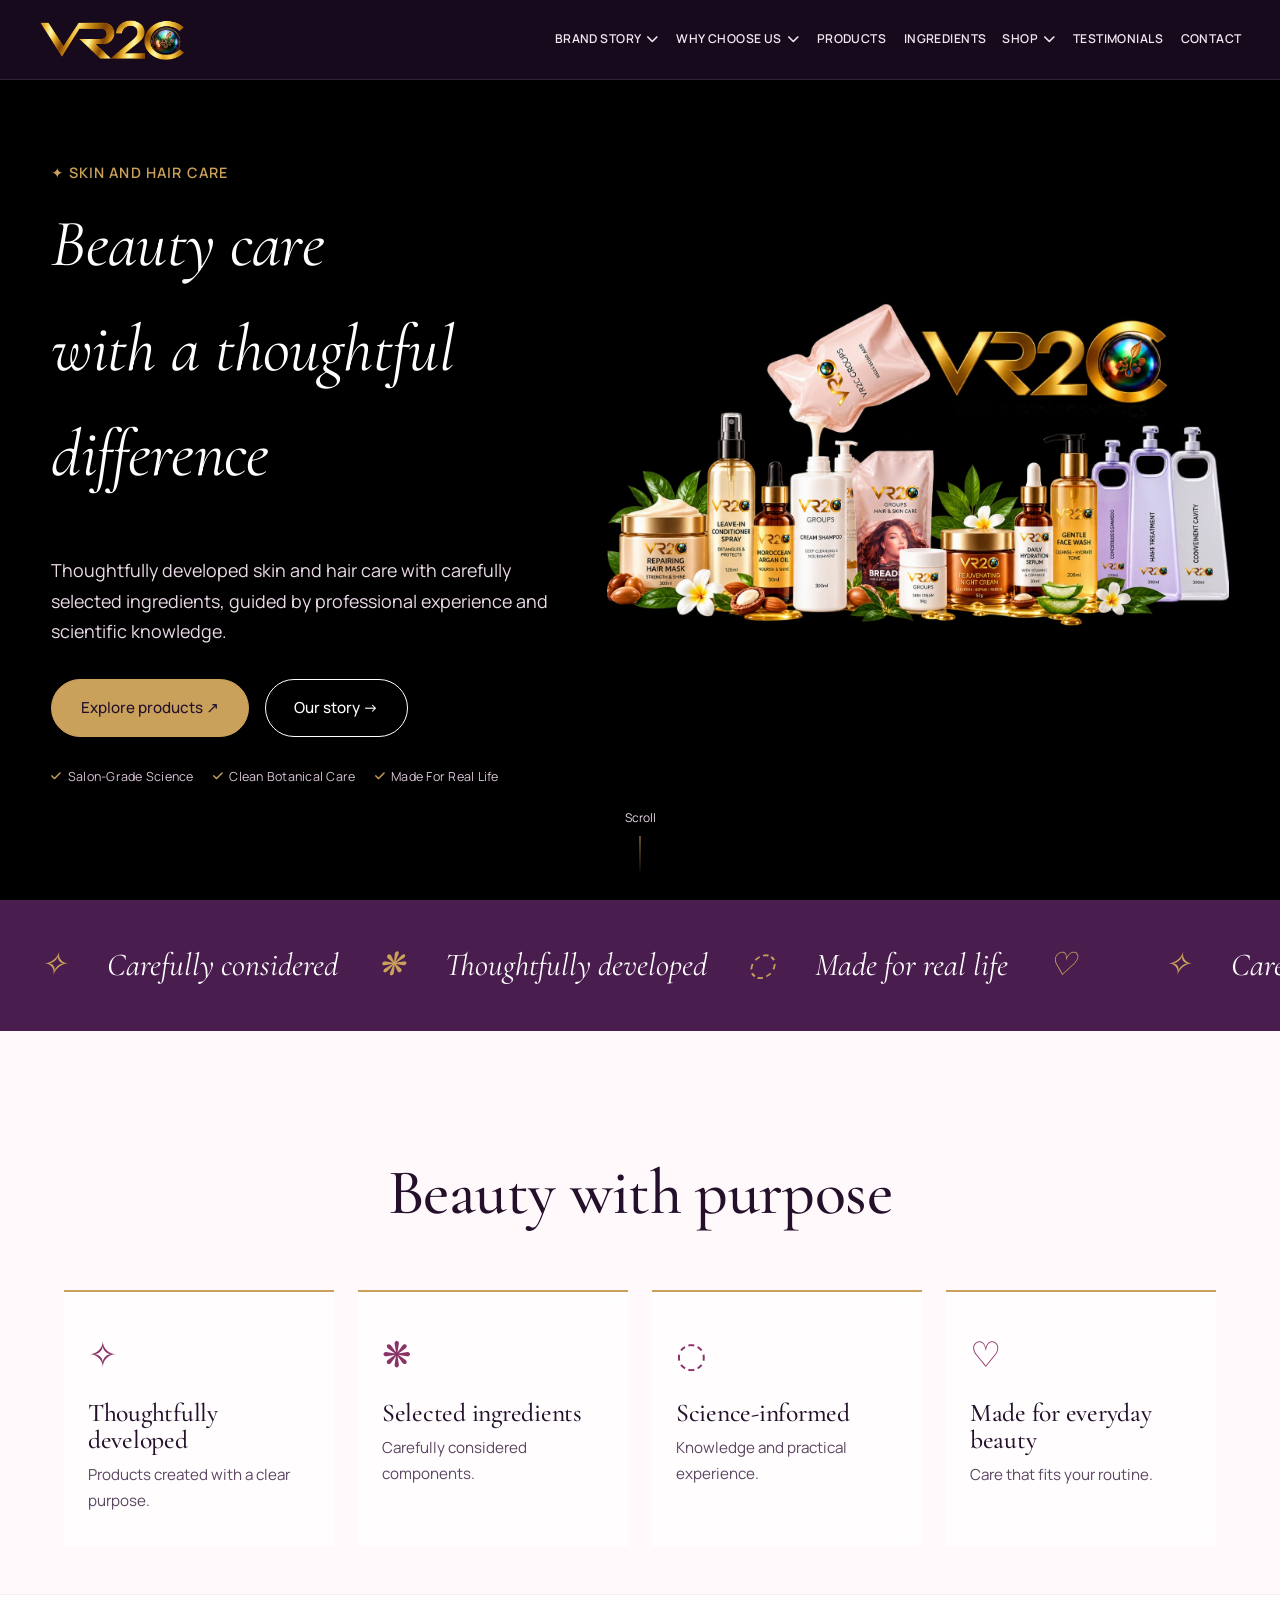
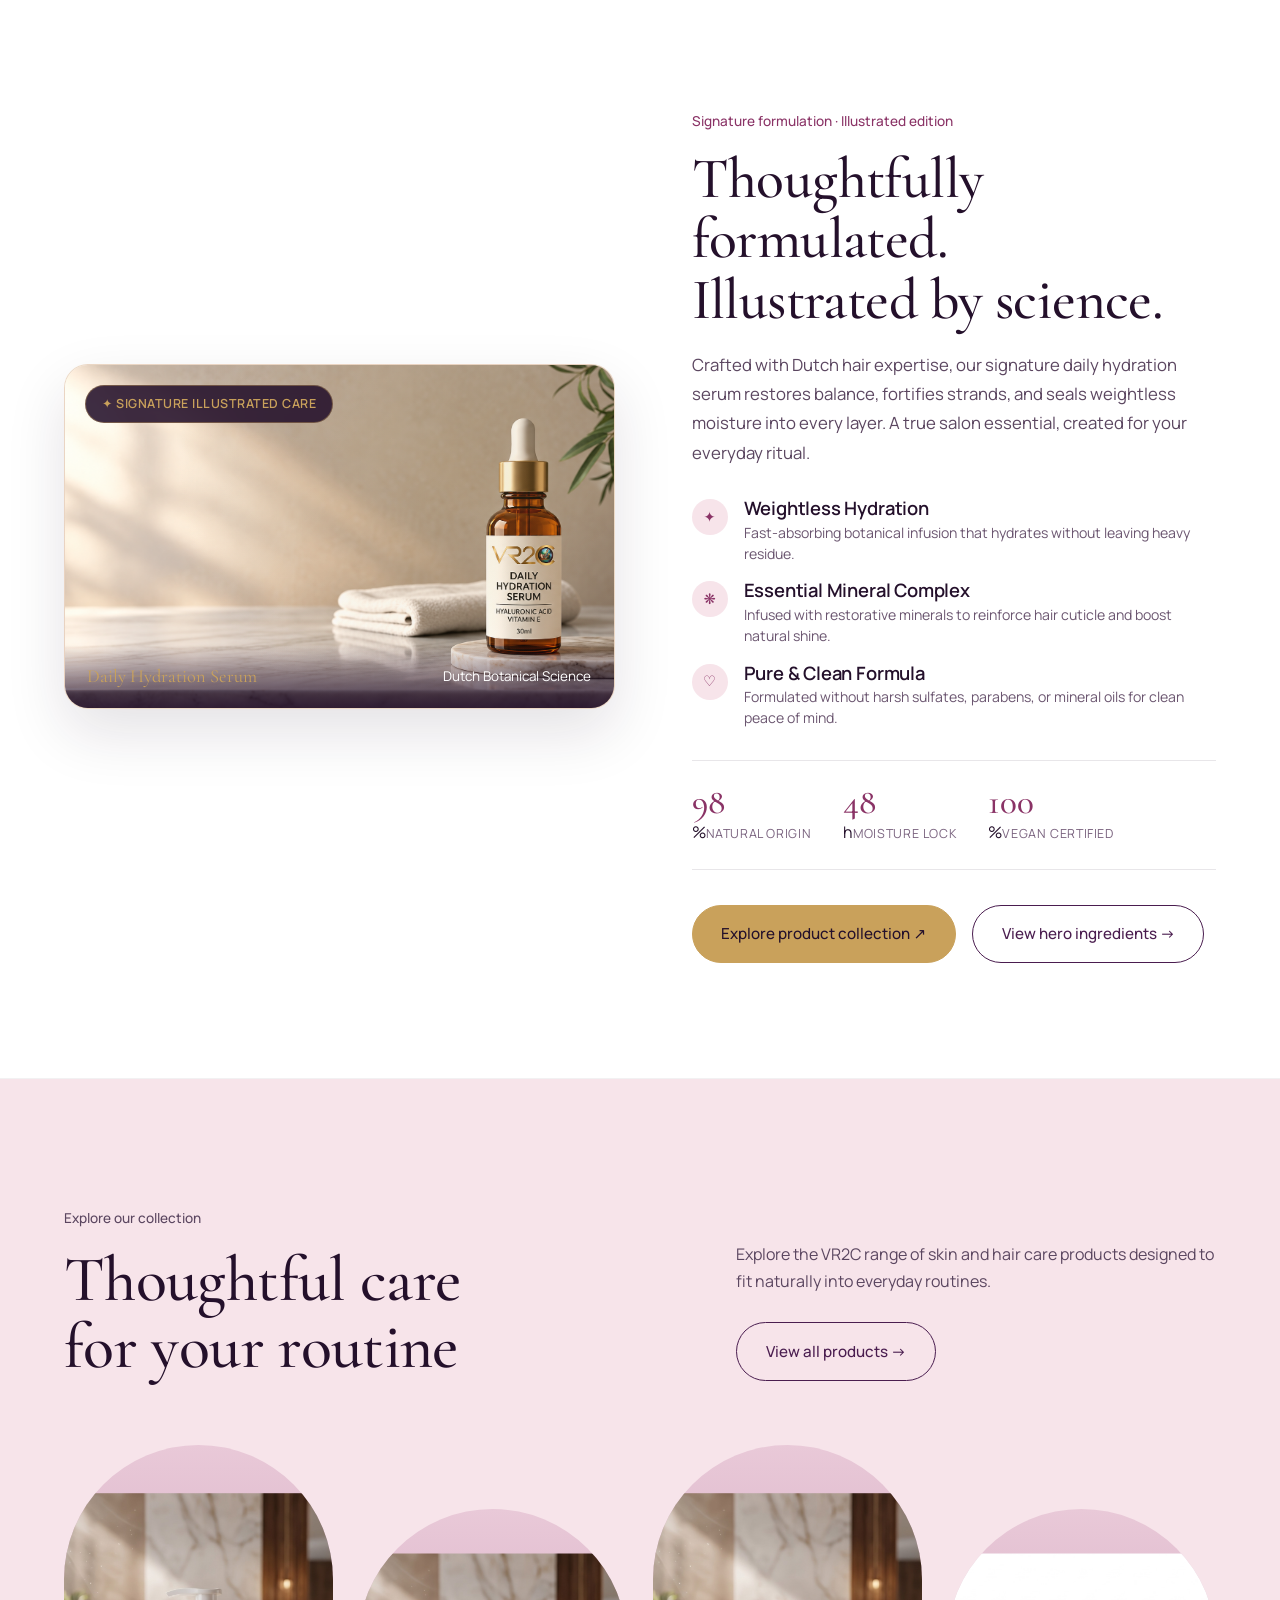
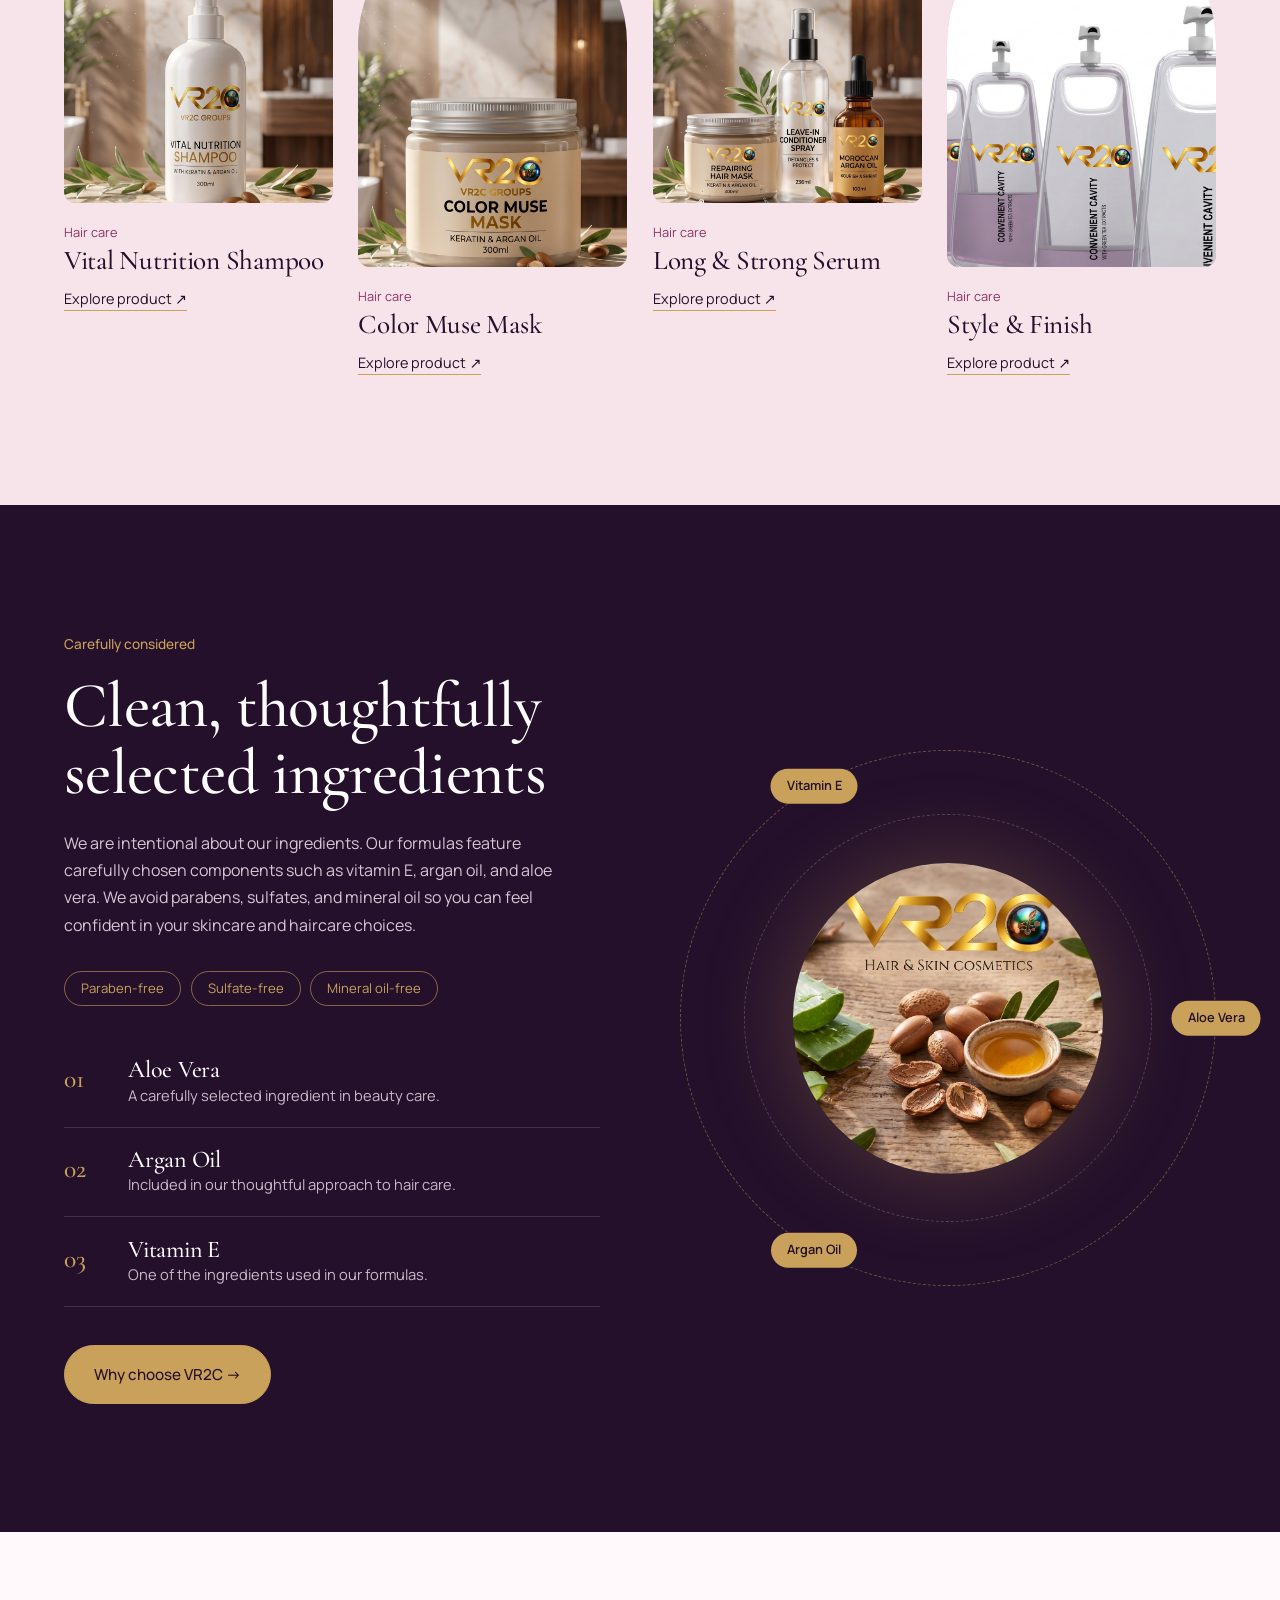
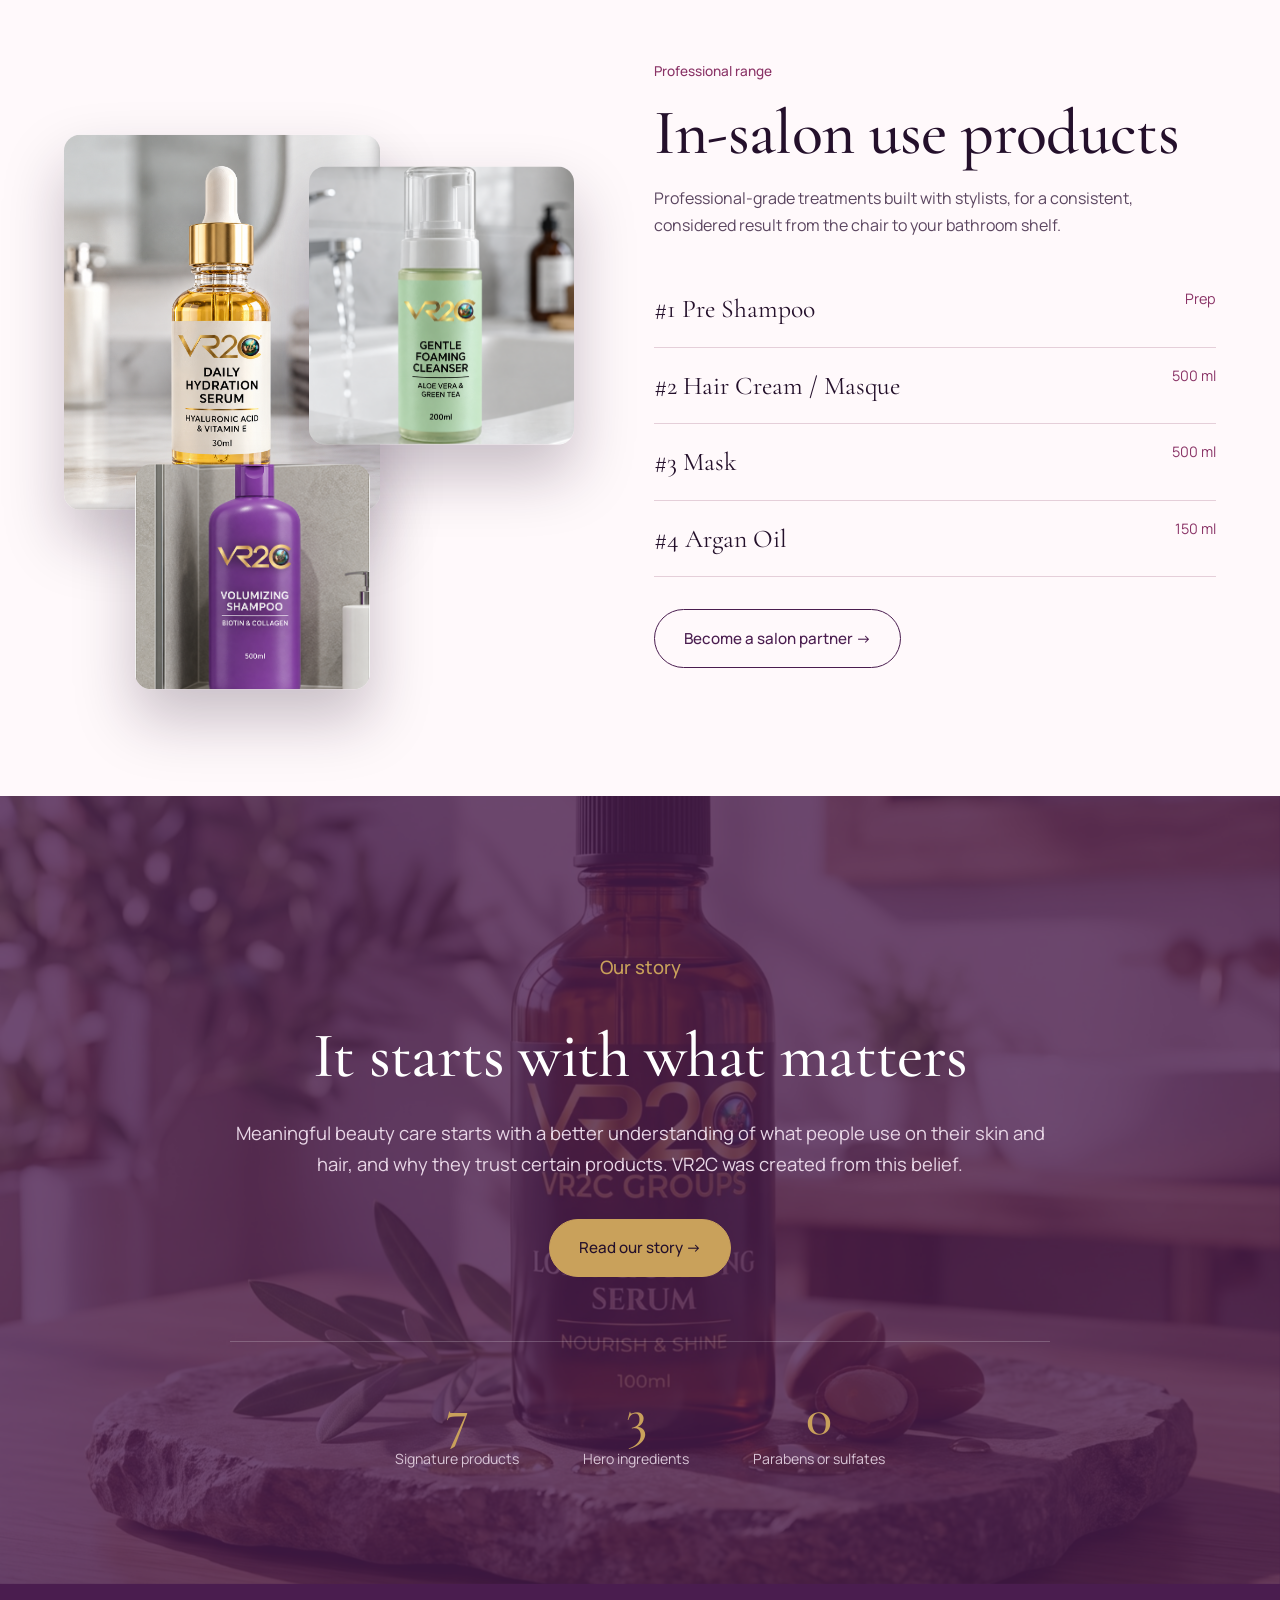
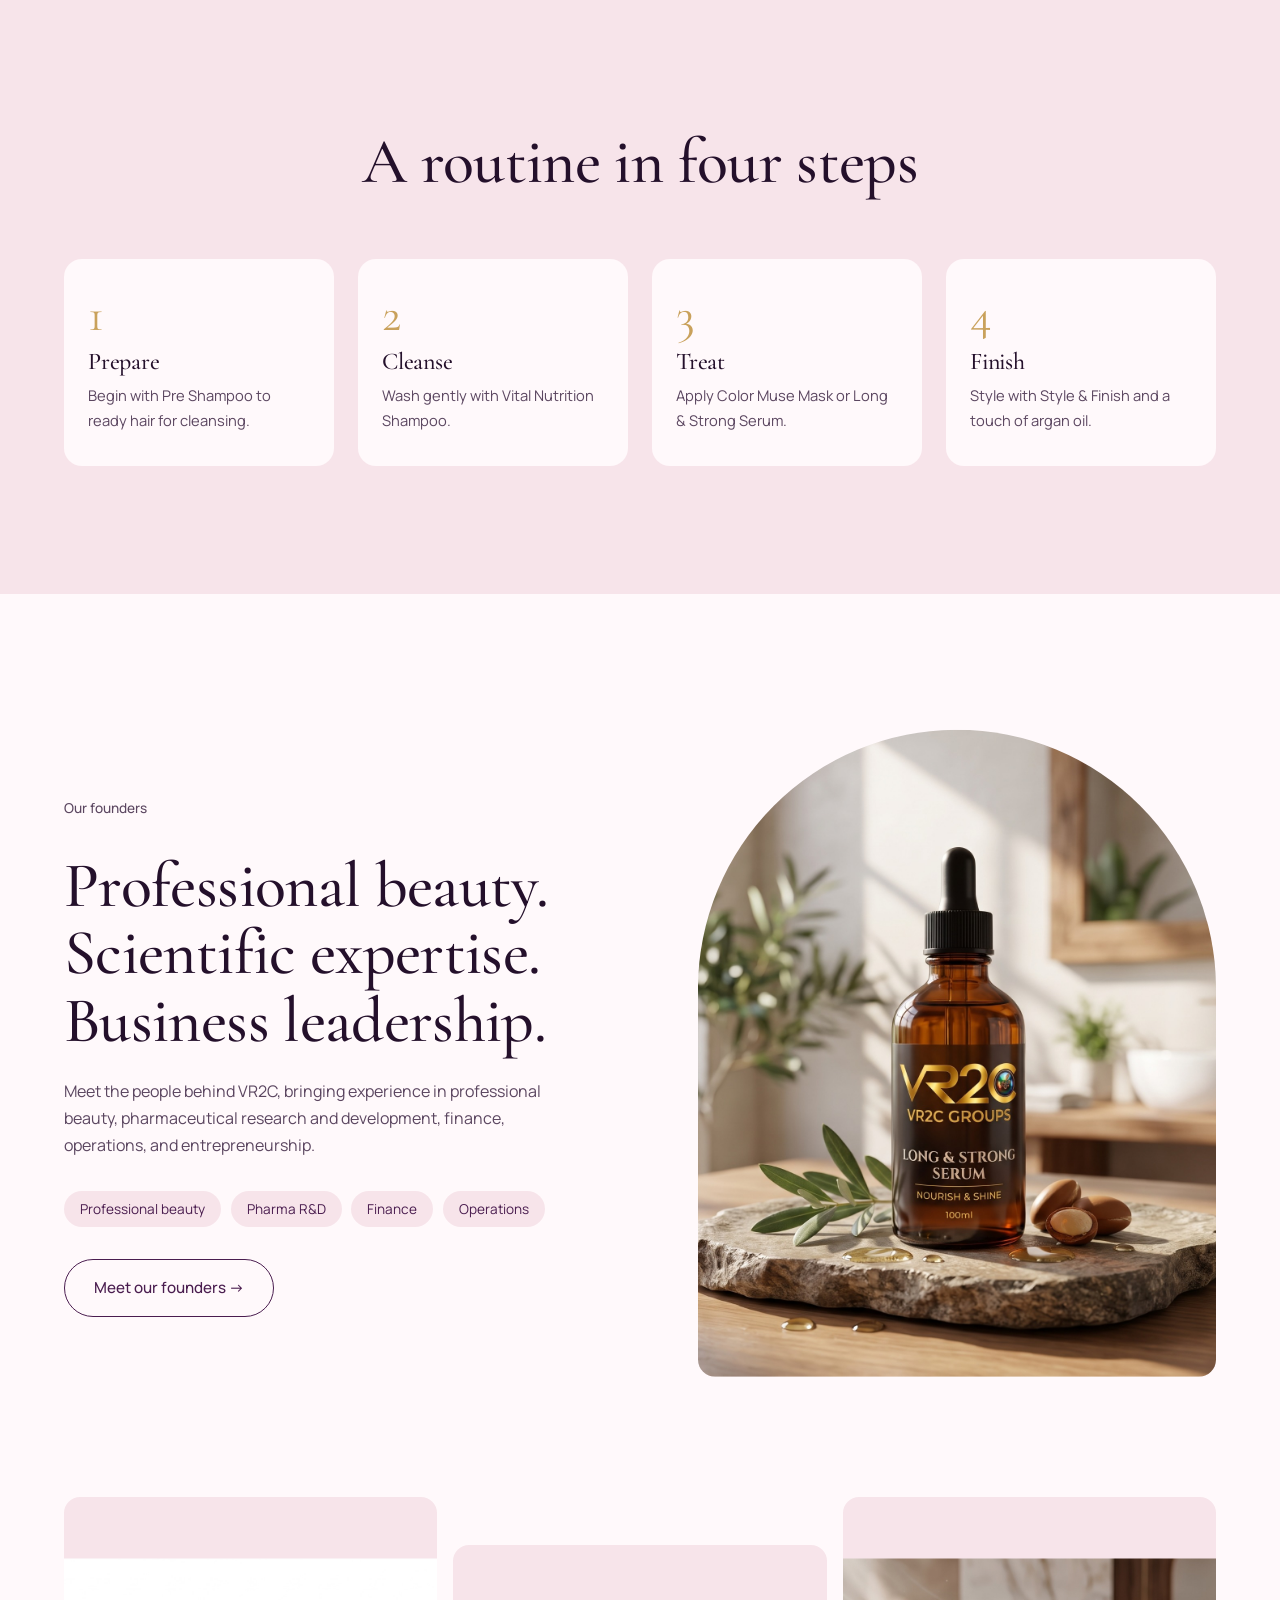
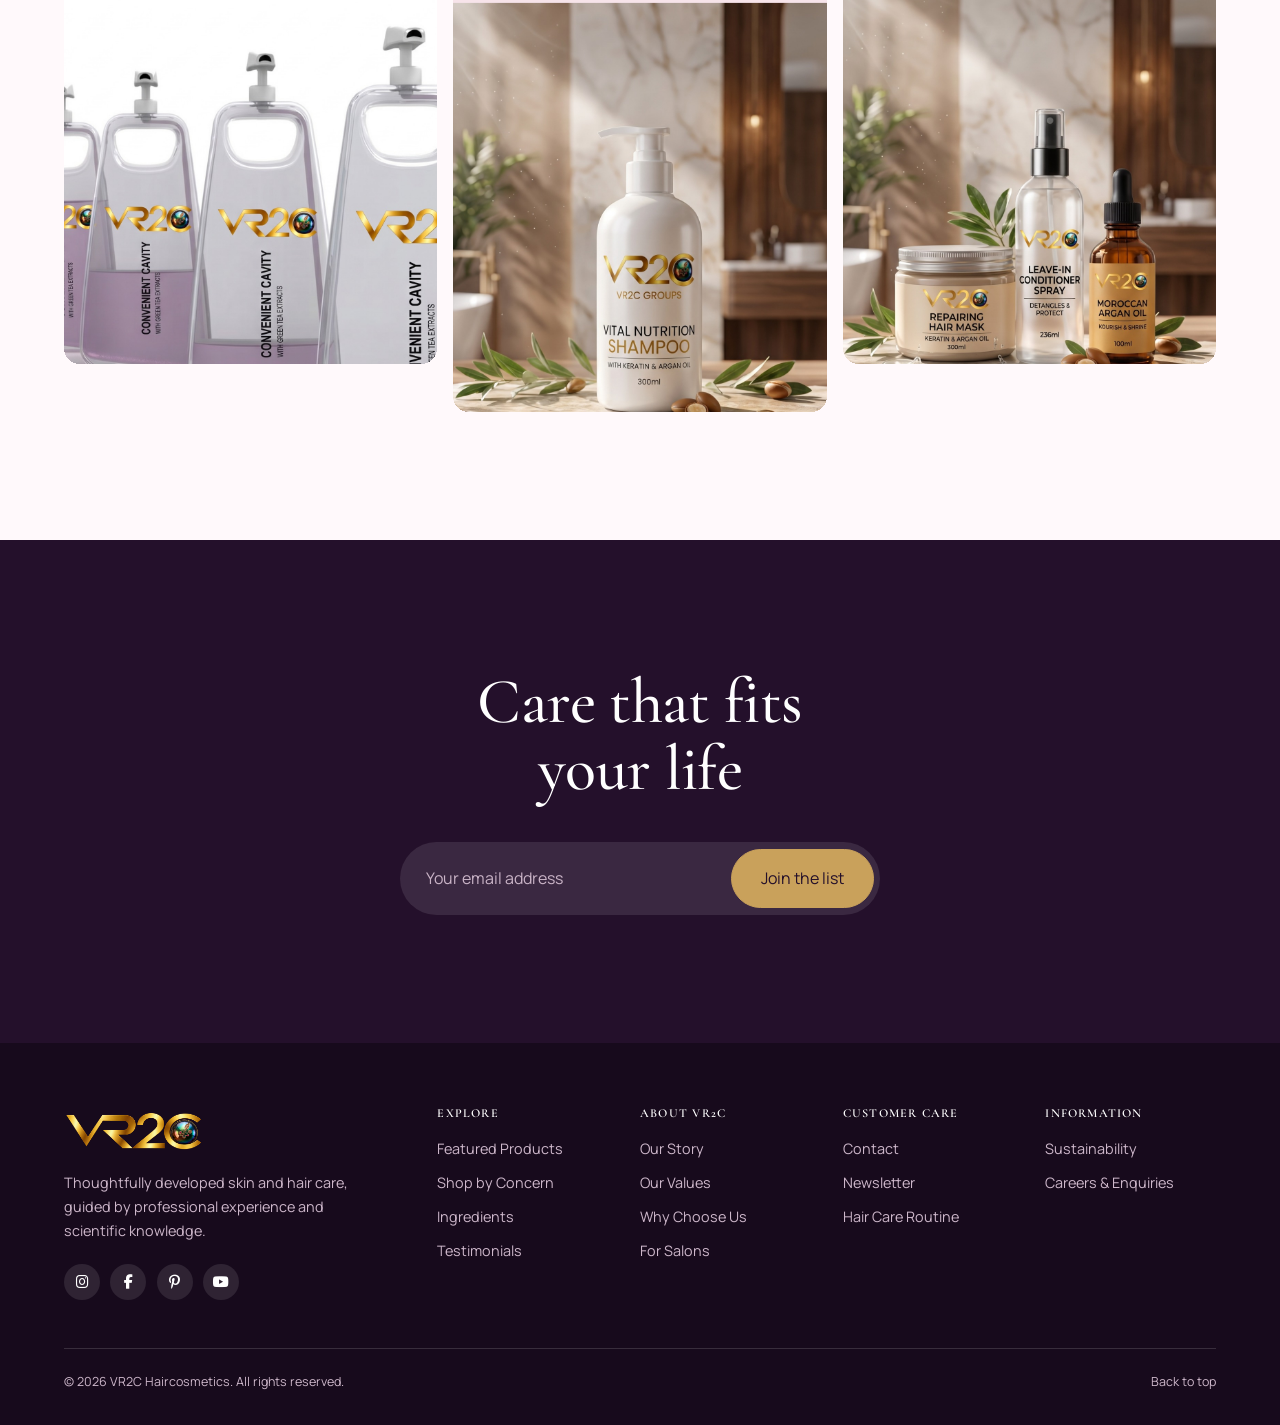
==== index.html @ ffa10033 "Match header background color to footer color (#170a1c)" ====
<!DOCTYPE html>
<html lang="en">
<head>
<meta charset="utf-8">
<meta name="viewport" content="width=device-width, initial-scale=1">
<title>VR2C | Skin and Hair Care with a Thoughtful Difference</title>
<meta name="description" content="Thoughtfully developed skin and hair care with carefully selected ingredients, guided by professional experience and scientific knowledge.">
  <link rel="icon" type="image/svg+xml" href="assets/v2c-favicon.svg">
<link rel="preconnect" href="https://fonts.googleapis.com">
<link rel="preconnect" href="https://fonts.gstatic.com" crossorigin>
<link rel="stylesheet" href="https://cdnjs.cloudflare.com/ajax/libs/font-awesome/6.4.0/css/all.min.css">
<link href="https://fonts.googleapis.com/css2?family=Cormorant+Garamond:ital,wght@0,400;0,500;0,600;1,400&family=Manrope:wght@300;400;500;600&display=swap" rel="stylesheet">
<style>
:root{--ink:#24102b;--plum:#4a1d4f;--mulberry:#8a3366;--blush:#f7e4ea;--pearl:#fff9fb;--gold:#c9a15b;
--serif:'Cormorant Garamond',Georgia,serif;--sans:'Manrope',system-ui,sans-serif}
*{box-sizing:border-box;margin:0;padding:0}
html{scroll-behavior:smooth}
body{font-family:var(--sans);background:var(--pearl);color:var(--ink);line-height:1.7;overflow-x:hidden}
img{display:block;max-width:100%}
a{color:inherit;text-decoration:none}
h1,h2,h3{font-family:var(--serif);font-weight:500;line-height:1.05;letter-spacing:-.01em}
h2{font-size:clamp(2.4rem,5vw,4.2rem)}
.wrap{width:min(1180px,90%);margin:auto}
section{position:relative;padding:clamp(5rem,10vw,9rem) 0}
.kicker{font-size:.85rem;color:var(--mulberry);margin-bottom:1rem;font-weight:500}
.btn{display:inline-flex;gap:.6rem;align-items:center;padding:.95rem 1.8rem;border-radius:99px;font-weight:500;font-size:.95rem;border:1px solid currentColor;transition:.35s}
.btn.solid{background:var(--gold);border-color:var(--gold);color:var(--ink)}
.btn.solid:hover{background:#fff;border-color:#fff;transform:translateY(-3px)}
.btn.line:hover{background:rgba(255,255,255,.14)}
.btn.dark{color:var(--plum)}.btn.dark:hover{background:var(--plum);color:#fff}
:focus-visible{outline:2px solid var(--gold);outline-offset:3px}

/* spiral background */
#spiral{position:fixed;inset:0;width:100%;height:100%;z-index:0;pointer-events:none;opacity:.5}
#spiral path{fill:none;stroke:var(--gold);stroke-width:1.4;stroke-linecap:round}
#spiral path.b{stroke:var(--mulberry);stroke-width:1;opacity:.6}
main,footer,header{position:relative;z-index:1}

/* Shared site header - styled with exact footer background (#170a1c) */
.main-header{position:fixed;top:0;left:0;right:0;z-index:50;height:80px;background:#170a1c;border-bottom:1px solid rgba(255,255,255,.1);box-shadow:0 4px 20px rgba(0,0,0,.35);transition:background .3s,box-shadow .3s}
.main-header.solid,.main-header.scrolled{background:#170a1c;box-shadow:0 6px 24px rgba(0,0,0,.5)}
.header-container{width:min(1440px,94%);height:100%;margin:auto;display:flex;align-items:center;gap:1rem}
.nav-left,.nav-right{display:flex;align-items:center;gap:1.1rem;min-width:0}
.nav-left{margin-left:auto}
.nav-right{justify-content:flex-end}
.main-header nav{font-size:.76rem}
.main-header .nav-link{position:relative;display:inline-flex;align-items:center;gap:.3rem;color:#f3e6f1;font-weight:600;letter-spacing:.035em;text-transform:uppercase;white-space:nowrap;transition:color .2s}
.main-header .nav-link::after{content:"";position:absolute;left:0;bottom:-5px;width:0;height:1px;background:var(--gold);transition:width .25s}
.main-header .nav-link:hover,.main-header .nav-link:focus-visible{color:var(--gold)}
.main-header .nav-link:hover::after,.main-header .nav-link:focus-visible::after{width:100%}
.nav-dropdown{position:relative}
.dropdown-menu{position:absolute;top:100%;left:-1rem;z-index:5;min-width:220px;padding:.7rem 1rem;background:#170a1c;border:1px solid rgba(201,161,91,.25);box-shadow:0 12px 30px rgba(0,0,0,.6);border-radius:10px;opacity:0;visibility:hidden;transform:translateY(8px);transition:opacity .2s,transform .2s,visibility .2s}
.nav-right .dropdown-menu{right:0;left:auto}
.nav-dropdown:hover .dropdown-menu,.nav-dropdown:focus-within .dropdown-menu{opacity:1;visibility:visible;transform:translateY(0)}
.dropdown-item{display:block;padding:.65rem 0;color:#e8d6e6;font-size:.8rem;border-bottom:1px solid rgba(255,255,255,.08);transition:color .2s,padding-left .2s}
.dropdown-item:last-child{border-bottom:0}
.dropdown-item:hover{color:var(--gold);padding-left:.25rem}
.header-logo{order:-1;display:flex;flex:0 0 auto;align-items:center}
.header-logo-image{display:block;width:150px;max-height:58px;object-fit:contain}
.mobile-menu-btn{display:none;margin-left:auto;width:44px;height:44px;align-items:center;justify-content:center;border:0;background:transparent;color:#f3e6f1;font-size:1.25rem;cursor:pointer;transition:color .2s}
.mobile-menu-btn:hover{color:var(--gold)}
.mobile-nav-drawer{display:none;position:absolute;top:100%;left:0;right:0;z-index:10;max-height:calc(100vh - 80px);overflow-y:auto;padding:.75rem 5% 1.25rem;background:#170a1c;border-top:1px solid rgba(255,255,255,.1);box-shadow:0 12px 30px rgba(0,0,0,.6)}
.mobile-nav-drawer.active{display:grid;grid-template-columns:repeat(3,minmax(0,1fr));gap:.5rem 1rem}
.mobile-nav-group{display:grid;align-content:start}
.mobile-nav-drawer a{display:flex;align-items:center;min-height:42px;border-bottom:1px solid rgba(255,255,255,.08);color:#f3e6f1;font-size:.72rem;font-weight:600;letter-spacing:.035em;text-transform:uppercase;transition:color .2s}
.mobile-nav-drawer a:hover{color:var(--gold)}
.mobile-nav-group>a:first-child{font-weight:700}
.mobile-nav-group>a:not(:first-child){padding-left:.6rem;font-size:.68rem;font-weight:400;text-transform:none;color:#cdb7ca}
.mobile-menu-btn:focus-visible,.mobile-nav-drawer a:focus-visible{outline:2px solid var(--gold);outline-offset:3px}
@media(max-width:1100px){.header-container{gap:.65rem}.nav-left,.nav-right{gap:.65rem}.main-header .nav-link{font-size:.68rem}.header-logo-image{width:128px}}
@media(max-width:860px){.main-header{height:72px}.header-container{width:90%}.nav-left,.nav-right{display:none}.mobile-menu-btn{display:flex}.header-logo{order:0}.header-logo-image{width:140px;max-height:54px}.mobile-nav-drawer{max-height:calc(100vh - 72px)}.mobile-nav-drawer.active{grid-template-columns:repeat(2,minmax(0,1fr))}}
@media(max-width:520px){.mobile-nav-drawer.active{grid-template-columns:1fr}}

/* hero */
.hero{min-height:100vh;min-height:100dvh;display:flex;align-items:center;color:#fff;overflow:hidden;position:relative;padding:7.5rem 0 4.5rem;background:#000000}
.hero .wrap{position:relative;z-index:2;width:min(1360px,92%);margin:auto}
.hero-grid{display:grid;grid-template-columns:1fr 1.25fr;gap:clamp(2rem,4.5vw,4.5rem);align-items:center}
.hero-content{display:flex;flex-direction:column;justify-content:center}
.hero .tag{font-size:.9rem;margin-bottom:1.2rem;color:var(--gold);letter-spacing:.08em;text-transform:uppercase;font-weight:600;display:inline-flex;align-items:center;gap:.5rem}
.hero h1{font-size:clamp(2.6rem,5.2vw,5.4rem);line-height:1.16;margin:0 0 1rem;color:#fff}
.hero h1 span{display:block;overflow:hidden;padding-bottom:0.35em;margin-bottom:-0.18em;padding-right:0.18em}
.hero h1 span i{display:inline-block;font-style:italic;font-weight:400;padding-bottom:0.25em;padding-right:0.18em;transform:translateY(135%);animation:rise 1.2s cubic-bezier(.2,.8,.2,1) forwards}
.hero h1 span:nth-child(2) i{animation-delay:.15s}
.hero h1 span:nth-child(3) i{animation-delay:.3s}
@keyframes rise{to{transform:none}}
.hero p.lead{max-width:540px;margin:1.2rem 0 2rem;font-size:clamp(1rem,1.4vw,1.15rem);color:#ebdbe9;opacity:0;animation:fade 1s .8s forwards;line-height:1.7}
.hero .ctas{display:flex;gap:1rem;flex-wrap:wrap;opacity:0;animation:fade 1s 1s forwards;margin-bottom:1.8rem}
@keyframes fade{to{opacity:1}}
.hero-badges{display:flex;gap:1.2rem;flex-wrap:wrap;opacity:0;animation:fade 1s 1.1s forwards;font-size:.78rem;color:#d8c4d6}
.hero-badges span{display:inline-flex;align-items:center;gap:.4rem;letter-spacing:.02em}
.hero-badges span i{color:var(--gold);font-size:.7rem}

/* hero standalone illustrator image (frameless, seamless with hero background) */
.hero-media{position:relative;width:100%;display:flex;align-items:center;justify-content:center}
.hero-illustrator-img{width:100%;height:auto;display:block;object-fit:contain;border:none;outline:none;background:transparent;box-shadow:none;transition:transform .6s cubic-bezier(.2,.8,.2,1)}
.hero-illustrator-img:hover{transform:scale(1.015)}

.scroll-hint{position:absolute;bottom:1.5rem;left:50%;transform:translateX(-50%);z-index:2;font-size:.75rem;color:#e8d6e6;display:flex;flex-direction:column;align-items:center;gap:.5rem;pointer-events:none}
.scroll-hint b{width:1px;height:40px;background:linear-gradient(var(--gold),transparent);animation:drip 2s infinite}
@keyframes drip{0%{transform:scaleY(0);transform-origin:top}50%{transform:scaleY(1);transform-origin:top}51%{transform-origin:bottom}100%{transform:scaleY(0);transform-origin:bottom}}

@media(max-width:992px){
  .hero{padding:6.5rem 0 4rem;min-height:auto}
  .hero-grid{grid-template-columns:1fr;gap:2.5rem}
  .hero h1{font-size:clamp(2.4rem,7vw,3.8rem);max-width:100%}
  .hero p.lead{max-width:100%}
  .scroll-hint{display:none}
}

/* tagline + values */
.tagline{background:var(--plum);color:#fff;padding:2.4rem 0;overflow:hidden;white-space:nowrap}
.tagline div{display:inline-block;font-family:var(--serif);font-style:italic;font-size:2rem;animation:slide 32s linear infinite}
.tagline span{margin:0 2.5rem;color:var(--gold)}
@keyframes slide{to{transform:translateX(-50%)}}
.values{background:var(--pearl);padding-bottom:3rem}
.values h2{text-align:center;margin-bottom:4rem}
.vgrid{display:grid;grid-template-columns:repeat(4,1fr);gap:1.5rem}
.v{padding:2rem 1.5rem;border-top:2px solid var(--gold);background:rgba(255,255,255,.7);backdrop-filter:blur(6px)}
.v .ic{font-size:2.2rem;color:var(--mulberry);display:block;transition:transform .8s}
.v:hover .ic{transform:rotate(360deg)}
.v h3{font-size:1.6rem;margin:1rem 0 .5rem}
.v p{font-size:.95rem;color:#5b4660}
@media(max-width:900px){.vgrid{grid-template-columns:1fr 1fr}}@media(max-width:540px){.vgrid{grid-template-columns:1fr}}

/* signature spotlight (illustrated showcase) */
.spotlight{background:#fff;padding:clamp(5rem,9vw,8rem) 0;border-top:1px solid rgba(36,16,43,.06);border-bottom:1px solid rgba(36,16,43,.06);position:relative;overflow:hidden}
.spotlight-grid{display:grid;grid-template-columns:1.05fr 1fr;gap:clamp(2.5rem,6vw,5.5rem);align-items:center}
.spotlight-visual{position:relative;border-radius:24px;overflow:hidden;background:linear-gradient(145deg,#fcf4f7,#f5e5ec);box-shadow:0 24px 60px rgba(36,16,43,.12);border:1px solid rgba(201,161,91,.3)}
.spotlight-visual::before{content:"";position:absolute;inset:0;background:radial-gradient(circle at 70% 30%,rgba(201,161,91,.22),transparent 60%);pointer-events:none;z-index:1}
.spotlight-img{width:100%;height:auto;aspect-ratio:16/10;object-fit:cover;display:block;transition:transform .8s cubic-bezier(.2,.8,.2,1)}
.spotlight-visual:hover .spotlight-img{transform:scale(1.03)}
.spotlight-badge{position:absolute;top:1.25rem;left:1.25rem;z-index:2;display:inline-flex;align-items:center;gap:.5rem;background:rgba(36,16,43,.88);backdrop-filter:blur(8px);color:var(--gold);padding:.45rem 1rem;border-radius:99px;font-size:.78rem;font-weight:600;letter-spacing:.04em;text-transform:uppercase;border:1px solid rgba(201,161,91,.4)}
.spotlight-caption{position:absolute;bottom:0;left:0;right:0;z-index:2;display:flex;justify-content:space-between;align-items:center;padding:1rem 1.4rem;background:linear-gradient(to top,rgba(36,16,43,.85),transparent);color:#fff;font-size:.84rem}
.spotlight-caption span:first-child{font-family:var(--serif);font-size:1.15rem;color:var(--gold)}
.spotlight-content h2{font-size:clamp(2.2rem,4.5vw,3.6rem);margin-bottom:1.2rem}
.spotlight-lead{font-size:1.05rem;color:#5b4660;line-height:1.75;margin-bottom:2rem}
.spotlight-features{display:grid;gap:1.1rem;margin-bottom:2rem}
.spotlight-feat{display:flex;gap:1rem;align-items:flex-start}
.spotlight-feat .feat-ic{width:36px;height:36px;border-radius:50%;background:var(--blush);color:var(--mulberry);display:grid;place-items:center;font-size:.9rem;flex-shrink:0}
.spotlight-feat h3{font-size:1.15rem;font-family:var(--sans);font-weight:600;color:var(--ink);margin-bottom:.2rem}
.spotlight-feat p{font-size:.88rem;color:#6b5670;line-height:1.5}
.spotlight-metrics{display:flex;gap:2rem;padding:1.4rem 0;margin-bottom:2.2rem;border-top:1px solid rgba(36,16,43,.1);border-bottom:1px solid rgba(36,16,43,.1)}
.spotlight-metrics div strong{display:block;font-family:var(--serif);font-size:2.2rem;font-weight:500;color:var(--mulberry);line-height:1}
.spotlight-metrics div span{font-size:.78rem;color:#7a637f;text-transform:uppercase;letter-spacing:.05em}
.spotlight-actions{display:flex;gap:1rem;flex-wrap:wrap}
@media(max-width:960px){.spotlight-grid{grid-template-columns:1fr;gap:2.5rem}.spotlight-content h2{font-size:clamp(2rem,6vw,2.8rem)}}

/* products */
.collection{background:var(--blush)}
.head{display:flex;justify-content:space-between;align-items:end;gap:2rem;flex-wrap:wrap;margin-bottom:4rem}
.head p{max-width:480px;color:#5b4660}
.pgrid{display:grid;grid-template-columns:repeat(4,1fr);gap:1.6rem;align-items:start}
.card:nth-child(even){margin-top:4rem}
.card .pic{aspect-ratio:3/4;overflow:hidden;border-radius:200px 200px 18px 18px;background:linear-gradient(#e9c9d8,#c99ab6)}
.card .pic img{width:100%;height:118%;object-fit:cover;transition:transform .9s cubic-bezier(.2,.8,.2,1)}
.card:hover .pic img{transform:scale(1.08)}
.card small{display:block;margin-top:1.2rem;color:var(--mulberry);font-size:.8rem}
.card h3{font-size:1.7rem;margin:.2rem 0 .6rem}
.card a{font-size:.9rem;border-bottom:1px solid var(--gold);padding-bottom:2px}
@media(max-width:980px){.pgrid{grid-template-columns:1fr 1fr}}@media(max-width:520px){.pgrid{grid-template-columns:1fr}.card:nth-child(even){margin-top:0}}

/* ingredients */
.ingredients{background:var(--ink);color:#fff;overflow:hidden}
.ing{display:grid;grid-template-columns:1fr 1fr;gap:5rem;align-items:center}
.ing p.t{color:#d9c5d6;margin:1.5rem 0 2rem;max-width:520px}
.list{list-style:none;margin-bottom:2.4rem}
.list li{display:grid;grid-template-columns:3rem 1fr;gap:1rem;padding:1.2rem 0;border-bottom:1px solid rgba(255,255,255,.14)}
.list li b{font-family:var(--serif);font-size:1.6rem;color:var(--gold);font-weight:500}
.list h3{font-size:1.5rem}.list p{font-size:.92rem;color:#cdb7ca}
.free{display:flex;gap:.6rem;flex-wrap:wrap;margin-bottom:2rem}
.free span{border:1px solid rgba(201,161,91,.6);color:var(--gold);padding:.35rem 1rem;border-radius:99px;font-size:.82rem}
.orbit{position:relative;aspect-ratio:1;display:grid;place-items:center}
.orbit .ring{position:absolute;inset:0;border:1px dashed rgba(201,161,91,.45);border-radius:50%}
.orbit .ring:nth-child(2){inset:12%;border-color:rgba(255,255,255,.2)}
.orbit .core{width:58%;aspect-ratio:1;border-radius:50%;overflow:hidden;box-shadow:0 0 90px rgba(201,161,91,.3)}
.orbit .core img{width:100%;height:100%;object-fit:cover}
.orbit .dot{position:absolute;top:50%;left:50%;width:0;height:0}
.orbit .dot em{position:absolute;transform:translate(-50%,-50%);background:var(--gold);color:var(--ink);padding:.4rem 1rem;border-radius:99px;font-style:normal;font-size:.8rem;font-weight:600;white-space:nowrap}
@media(max-width:900px){.ing{grid-template-columns:1fr;gap:3rem}}

/* salon */
.salon{background:var(--pearl)}
.salon .sgrid{display:grid;grid-template-columns:1fr 1.1fr;gap:5rem;align-items:center}
.stack{position:relative;aspect-ratio:1/1.05}
.stack img{position:absolute;border-radius:16px;box-shadow:0 30px 60px rgba(36,16,43,.25);object-fit:cover}
.stack .s1{width:62%;height:70%;left:0;top:0}
.stack .s2{width:52%;height:52%;right:0;top:22%}
.stack .s3{width:46%;height:42%;left:14%;bottom:0}
.prod-list{margin:2rem 0}
.prod-list div{display:flex;justify-content:space-between;gap:1rem;padding:1rem 0;border-bottom:1px solid #e5cfd9;font-family:var(--serif);font-size:1.6rem}
.prod-list span{font-family:var(--sans);font-size:.9rem;color:var(--mulberry)}
@media(max-width:900px){.salon .sgrid{grid-template-columns:1fr}}

/* story */
.story{background:var(--plum);color:#fff;text-align:center;overflow:hidden}
.story .bgimg{position:absolute;inset:-15% 0;background:url("assets/bodyimage(5).jpeg") center/cover;opacity:.2;will-change:transform}
.story .wrap{position:relative;max-width:820px}
.story p{margin:1.8rem auto 2.4rem;font-size:1.15rem;color:#e8d6e6}
.stats{display:flex;justify-content:center;gap:4rem;flex-wrap:wrap;margin-top:4rem;padding-top:3rem;border-top:1px solid rgba(255,255,255,.2)}
.stats strong{display:block;font-family:var(--serif);font-size:3.4rem;font-weight:500;color:var(--gold);line-height:1}
.stats span{font-size:.88rem;color:#d9c5d6}

/* routine */
.routine{background:var(--blush)}
.routine h2{text-align:center;margin-bottom:4rem}
.steps{display:grid;grid-template-columns:repeat(4,1fr);gap:1.5rem;counter-reset:s}
.step{counter-increment:s;padding:2rem 1.5rem;background:var(--pearl);border-radius:18px}
.step::before{content:counter(s);font-family:var(--serif);font-size:3rem;color:var(--gold);line-height:1}
.step h3{font-size:1.5rem;margin:.6rem 0}.step p{font-size:.92rem;color:#5b4660}
@media(max-width:900px){.steps{grid-template-columns:1fr 1fr}}@media(max-width:520px){.steps{grid-template-columns:1fr}}

/* founders + gallery */
.founders .fgrid{display:grid;grid-template-columns:1.1fr 1fr;gap:4rem;align-items:center}
.founders p{margin:1.5rem 0 2rem;color:#5b4660;max-width:520px}
.chips{display:flex;gap:.6rem;flex-wrap:wrap;margin-bottom:2rem}
.chips span{background:var(--blush);padding:.4rem 1rem;border-radius:99px;font-size:.85rem;color:var(--plum)}
.fimg{position:relative}
.fimg img{border-radius:300px 300px 20px 20px;aspect-ratio:4/5;object-fit:cover;width:100%}
.gallery{padding-top:0}
.gal{display:grid;grid-template-columns:repeat(3,1fr);gap:1rem}
.gal div{overflow:hidden;border-radius:16px;aspect-ratio:4/5;background:var(--blush)}
.gal div:nth-child(2){margin-top:3rem}
.gal img{width:100%;height:118%;object-fit:cover}
@media(max-width:900px){.founders .fgrid{grid-template-columns:1fr}}

/* cta + footer */
.cta{background:var(--ink);color:#fff;text-align:center;overflow:hidden}
.cta h2{max-width:14ch;margin:auto}
.cta form{display:flex;gap:.6rem;max-width:480px;margin:2.5rem auto 0;background:rgba(255,255,255,.1);padding:.4rem;border-radius:99px}
.cta input{flex:1;background:none;border:0;color:#fff;padding:0 1.2rem;font:inherit;min-width:0}
.cta input::placeholder{color:#c9b3c6}
.cta button{cursor:pointer;font:inherit}
.site-footer{background:#170a1c;color:#bfa9bc;padding:4rem 0 2rem;font-size:.9rem}
.site-footer .footer-grid{width:min(1180px,90%);margin:0 auto 3rem;display:grid;grid-template-columns:2fr repeat(4,minmax(0,1fr));gap:2rem}
.site-footer .footer-brand{max-width:320px}
.site-footer .footer-logo-image{display:block;width:auto;height:48px;max-width:190px;object-fit:contain;margin-bottom:1rem}
.site-footer .footer-brand p{margin-bottom:1.25rem;color:#cdb7ca}
.site-footer .footer-heading{margin-bottom:1.1rem;color:#fff;font-size:.76rem;font-weight:600;letter-spacing:.1em;text-transform:uppercase}
.site-footer .footer-menu{list-style:none}
.site-footer .footer-menu li{margin-bottom:.6rem}
.site-footer .footer-menu a{color:#cdb7ca;transition:color .2s}
.site-footer .footer-menu a:hover{color:#fff}
.site-footer .social-links{display:flex;gap:.65rem}
.site-footer .social-icon{display:flex;width:36px;height:36px;align-items:center;justify-content:center;border-radius:50%;background:rgba(255,255,255,.1);color:#fff;transition:background .2s,transform .2s}
.site-footer .social-icon:hover{background:var(--mulberry);transform:translateY(-2px)}
.site-footer .footer-bottom{width:min(1180px,90%);margin:auto;padding-top:1.4rem;border-top:1px solid rgba(255,255,255,.14);display:flex;justify-content:space-between;gap:1rem;color:#cdb7ca;font-size:.78rem}
@media(max-width:900px){.site-footer .footer-grid{grid-template-columns:repeat(2,minmax(0,1fr))}.site-footer .footer-brand{grid-column:1/-1}}
@media(max-width:560px){.site-footer .footer-grid{grid-template-columns:1fr 1fr;gap:1.75rem 1rem}.site-footer .footer-brand{grid-column:1/-1}.site-footer .footer-bottom{flex-direction:column}}

/* reveal */
.rv{opacity:0;transform:translateY(40px);transition:opacity 1s,transform 1s cubic-bezier(.2,.8,.2,1)}
.rv.in{opacity:1;transform:none}
@media(prefers-reduced-motion:reduce){*{animation:none!important;transition:none!important}.rv{opacity:1;transform:none}.hero h1 span i{transform:none}.hero p.lead,.hero .ctas{opacity:1}}
</style>
</head>
<body>

<svg id="spiral" aria-hidden="true" viewBox="-500 -500 1000 1000" preserveAspectRatio="xMidYMid slice">
  <g id="sg"><path id="sp1"/><path id="sp2" class="b"/></g>
</svg>

<header class="main-header" id="top">
  <div class="header-container">
    <nav class="nav-left" aria-label="Company information">
      <div class="nav-dropdown">
        <a href="brand-story.html" class="nav-link">Brand Story <i class="fas fa-chevron-down" aria-hidden="true"></i></a>
        <div class="dropdown-menu">
          <a href="brand-story.html#story" class="dropdown-item">Our Story</a>
          <a href="brand-story.html#story" class="dropdown-item">Founder &amp; Company Story</a>
          <a href="brand-story.html#values" class="dropdown-item">Our Values</a>
        </div>
      </div>
      <div class="nav-dropdown">
        <a href="why-choose-us.html" class="nav-link">Why Choose Us <i class="fas fa-chevron-down" aria-hidden="true"></i></a>
        <div class="dropdown-menu">
          <a href="why-choose-us.html#principles" class="dropdown-item">Clean Ingredients</a>
          <a href="why-choose-us.html#principles" class="dropdown-item">Care Standards</a>
          <a href="why-choose-us.html#standards" class="dropdown-item">Sustainability</a>
        </div>
      </div>
      <a href="featured-products.html" class="nav-link">Products</a>
      <a href="ingredient-spotlight.html" class="nav-link">Ingredients</a>
    </nav>

    <a href="index.html" class="header-logo" aria-label="VR2C Haircosmetics home">
      <img src="assets/vr2c_logo.png" alt="VR2C Haircosmetics" class="header-logo-image">
    </a>

    <nav class="nav-right" aria-label="Shop and support">
      <div class="nav-dropdown">
        <a href="shop-by-concern.html" class="nav-link">Shop <i class="fas fa-chevron-down" aria-hidden="true"></i></a>
        <div class="dropdown-menu">
          <a href="shop-by-concern.html#concerns" class="dropdown-item">Shop by Concern</a>
          <a href="featured-products.html#collection" class="dropdown-item">Featured Products</a>
        </div>
      </div>
      <a href="testimonials.html#client-stories" class="nav-link">Testimonials</a>
      <a href="contact-us.html#contact-form" class="nav-link">Contact</a>
    </nav>

    <button type="button" class="mobile-menu-btn" id="mobileMenuBtn" aria-controls="mobileNavDrawer" aria-expanded="false" aria-label="Open navigation">
      <i class="fas fa-bars" aria-hidden="true"></i>
    </button>
  </div>
  <nav class="mobile-nav-drawer" id="mobileNavDrawer" aria-label="Mobile navigation"></nav>
</header>

<main>
<!-- HERO -->
<section class="hero" id="hero">
  <div class="wrap hero-grid">
    <div class="hero-content">
      <p class="tag">✦ Skin and hair care</p>
      <h1><span><i>Beauty care</i></span><span><i>with a thoughtful</i></span><span><i>difference</i></span></h1>
      <p class="lead">Thoughtfully developed skin and hair care with carefully selected ingredients, guided by professional experience and scientific knowledge.</p>
      <div class="ctas">
        <a href="featured-products.html#collection" class="btn solid">Explore products ↗</a>
        <a href="brand-story.html#story" class="btn line">Our story →</a>
      </div>
      <div class="hero-badges">
        <span><i class="fas fa-check" aria-hidden="true"></i> Salon-Grade Science</span>
        <span><i class="fas fa-check" aria-hidden="true"></i> Clean Botanical Care</span>
        <span><i class="fas fa-check" aria-hidden="true"></i> Made For Real Life</span>
      </div>
    </div>
    
    <div class="hero-media rv">
      <img src="assets/hero_section-image.jpeg" alt="VR2C hair and skin care complete collection" class="hero-illustrator-img" />
    </div>
  </div>
  <div class="scroll-hint">Scroll<b></b></div>
</section>

<div class="tagline"><div>
  <span>✧</span>Carefully considered<span>❋</span>Thoughtfully developed<span>◌</span>Made for real life<span>♡</span>
  <span>✧</span>Carefully considered<span>❋</span>Thoughtfully developed<span>◌</span>Made for real life<span>♡</span>
  <span>✧</span>Carefully considered<span>❋</span>Thoughtfully developed<span>◌</span>Made for real life<span>♡</span>
  <span>✧</span>Carefully considered<span>❋</span>Thoughtfully developed<span>◌</span>Made for real life<span>♡</span>
</div></div>

<!-- VALUES -->
<section class="values">
  <div class="wrap">
    <h2 class="rv">Beauty with purpose</h2>
    <div class="vgrid">
      <div class="v rv"><span class="ic">✧</span><h3>Thoughtfully developed</h3><p>Products created with a clear purpose.</p></div>
      <div class="v rv"><span class="ic">❋</span><h3>Selected ingredients</h3><p>Carefully considered components.</p></div>
      <div class="v rv"><span class="ic">◌</span><h3>Science-informed</h3><p>Knowledge and practical experience.</p></div>
      <div class="v rv"><span class="ic">♡</span><h3>Made for everyday beauty</h3><p>Care that fits your routine.</p></div>
    </div>
  </div>
</section>

<!-- SPOTLIGHT (ILLUSTRATED SHOWCASE) -->
<section class="spotlight" id="spotlight">
  <div class="wrap spotlight-grid">
    <div class="spotlight-visual rv">
      <div class="spotlight-badge">✦ Signature Illustrated Care</div>
      <img src="assets/hero_image.png" alt="VR2C signature hydration serum illustrated studio edition" class="spotlight-img" loading="lazy">
      <div class="spotlight-caption">
        <span>Daily Hydration Serum</span>
        <span>Dutch Botanical Science</span>
      </div>
    </div>
    <div class="spotlight-content rv">
      <p class="kicker">Signature formulation · Illustrated edition</p>
      <h2>Thoughtfully formulated.<br>Illustrated by science.</h2>
      <p class="spotlight-lead">Crafted with Dutch hair expertise, our signature daily hydration serum restores balance, fortifies strands, and seals weightless moisture into every layer. A true salon essential, created for your everyday ritual.</p>
      <div class="spotlight-features">
        <div class="spotlight-feat">
          <span class="feat-ic">✦</span>
          <div>
            <h3>Weightless Hydration</h3>
            <p>Fast-absorbing botanical infusion that hydrates without leaving heavy residue.</p>
          </div>
        </div>
        <div class="spotlight-feat">
          <span class="feat-ic">❋</span>
          <div>
            <h3>Essential Mineral Complex</h3>
            <p>Infused with restorative minerals to reinforce hair cuticle and boost natural shine.</p>
          </div>
        </div>
        <div class="spotlight-feat">
          <span class="feat-ic">♡</span>
          <div>
            <h3>Pure &amp; Clean Formula</h3>
            <p>Formulated without harsh sulfates, parabens, or mineral oils for clean peace of mind.</p>
          </div>
        </div>
      </div>
      <div class="spotlight-metrics">
        <div><strong data-count="98">0</strong>%<span>Natural origin</span></div>
        <div><strong data-count="48">0</strong>h<span>Moisture lock</span></div>
        <div><strong data-count="100">0</strong>%<span>Vegan certified</span></div>
      </div>
      <div class="spotlight-actions">
        <a href="featured-products.html#collection" class="btn solid">Explore product collection ↗</a>
        <a href="ingredient-spotlight.html#ingredients" class="btn dark">View hero ingredients →</a>
      </div>
    </div>
  </div>
</section>

<!-- COLLECTION -->
<section class="collection" id="collection">
  <div class="wrap">
    <div class="head rv">
      <div><p class="kicker">Explore our collection</p><h2>Thoughtful care<br>for your routine</h2></div>
      <div><p>Explore the VR2C range of skin and hair care products designed to fit naturally into everyday routines.</p><br><a href="featured-products.html#collection" class="btn dark">View all products →</a></div>
    </div>
    <div class="pgrid">
      <article class="card rv"><div class="pic"><img src="assets/bodyimage(1).jpeg" alt="Vital Nutrition Shampoo" data-parallax="-0.06" loading="lazy"></div><small>Hair care</small><h3>Vital Nutrition Shampoo</h3><a href="featured-products.html#collection">Explore product ↗</a></article>
      <article class="card rv"><div class="pic"><img src="assets/bodyimage(2).jpeg" alt="Color Muse Mask" data-parallax="-0.06" loading="lazy"></div><small>Hair care</small><h3>Color Muse Mask</h3><a href="featured-products.html#collection">Explore product ↗</a></article>
      <article class="card rv"><div class="pic"><img src="assets/bodyimage(3).jpeg" alt="Long and Strong Serum" data-parallax="-0.06" loading="lazy"></div><small>Hair care</small><h3>Long &amp; Strong Serum</h3><a href="featured-products.html#collection">Explore product ↗</a></article>
      <article class="card rv"><div class="pic"><img src="assets/bodyimage(6).jpeg" alt="Style and Finish" data-parallax="-0.06" loading="lazy"></div><small>Hair care</small><h3>Style &amp; Finish</h3><a href="featured-products.html#collection">Explore product ↗</a></article>
    </div>
  </div>
</section>

<!-- INGREDIENTS -->
<section class="ingredients" id="ingredients">
  <div class="wrap ing">
    <div class="rv">
      <p class="kicker" style="color:var(--gold)">Carefully considered</p>
      <h2>Clean, thoughtfully selected ingredients</h2>
      <p class="t">We are intentional about our ingredients. Our formulas feature carefully chosen components such as vitamin E, argan oil, and aloe vera. We avoid parabens, sulfates, and mineral oil so you can feel confident in your skincare and haircare choices.</p>
      <div class="free"><span>Paraben-free</span><span>Sulfate-free</span><span>Mineral oil-free</span></div>
      <ul class="list">
        <li><b>01</b><div><h3>Aloe Vera</h3><p>A carefully selected ingredient in beauty care.</p></div></li>
        <li><b>02</b><div><h3>Argan Oil</h3><p>Included in our thoughtful approach to hair care.</p></div></li>
        <li><b>03</b><div><h3>Vitamin E</h3><p>One of the ingredients used in our formulas.</p></div></li>
      </ul>
      <a href="why-choose-us.html#principles" class="btn solid">Why choose VR2C →</a>
    </div>
    <div class="orbit rv" id="orbit">
      <div class="ring"></div><div class="ring"></div>
      <div class="core"><img src="assets/bodyimage(4).jpeg" alt="VR2C formulas" loading="lazy"></div>
      <div class="dot" data-a="0"><em>Aloe Vera</em></div>
      <div class="dot" data-a="120"><em>Argan Oil</em></div>
      <div class="dot" data-a="240"><em>Vitamin E</em></div>
    </div>
  </div>
</section>

<!-- SALON -->
<section class="salon" id="salon">
  <div class="wrap sgrid">
    <div class="stack rv">
      <img class="s1" src="assets/1000133905.png" alt="In-salon product" data-parallax="-0.05" loading="lazy">
      <img class="s2" src="assets/1000134051.png" alt="In-salon product" data-parallax="0.07" loading="lazy">
      <img class="s3" src="assets/1000134054.png" alt="In-salon product" data-parallax="-0.1" loading="lazy">
    </div>
    <div class="rv">
      <p class="kicker">Professional range</p>
      <h2>In-salon use products</h2>
      <p style="margin-top:1.2rem;color:#5b4660;max-width:480px">Professional-grade treatments built with stylists, for a consistent, considered result from the chair to your bathroom shelf.</p>
      <div class="prod-list">
        <div>#1 Pre Shampoo<span>Prep</span></div>
        <div>#2 Hair Cream / Masque<span>500 ml</span></div>
        <div>#3 Mask<span>500 ml</span></div>
        <div>#4 Argan Oil<span>150 ml</span></div>
      </div>
      <a href="contact-us.html#contact-form" class="btn dark">Become a salon partner →</a>
    </div>
  </div>
</section>

<!-- STORY -->
<section class="story" id="story">
  <div class="bgimg" data-parallax="0.2"></div>
  <div class="wrap rv">
    <p class="kicker" style="color:var(--gold)">Our story</p>
    <h2>It starts with what matters</h2>
    <p>Meaningful beauty care starts with a better understanding of what people use on their skin and hair, and why they trust certain products. VR2C was created from this belief.</p>
    <a href="brand-story.html#story" class="btn solid">Read our story →</a>
    <div class="stats">
      <div><strong data-count="7">0</strong><span>Signature products</span></div>
      <div><strong data-count="3">0</strong><span>Hero ingredients</span></div>
      <div><strong data-count="0">0</strong><span>Parabens or sulfates</span></div>
    </div>
  </div>
</section>

<!-- ROUTINE -->
<section class="routine" id="routine">
  <div class="wrap">
    <h2 class="rv">A routine in four steps</h2>
    <div class="steps">
      <div class="step rv"><h3>Prepare</h3><p>Begin with Pre Shampoo to ready hair for cleansing.</p></div>
      <div class="step rv"><h3>Cleanse</h3><p>Wash gently with Vital Nutrition Shampoo.</p></div>
      <div class="step rv"><h3>Treat</h3><p>Apply Color Muse Mask or Long &amp; Strong Serum.</p></div>
      <div class="step rv"><h3>Finish</h3><p>Style with Style &amp; Finish and a touch of argan oil.</p></div>
    </div>
  </div>
</section>

<!-- FOUNDERS -->
<section class="founders" id="founders">
  <div class="wrap fgrid">
    <div class="rv">
      <p class="kicker">Our founders</p>
      <h2>Professional beauty. Scientific expertise. Business leadership.</h2>
      <p>Meet the people behind VR2C, bringing experience in professional beauty, pharmaceutical research and development, finance, operations, and entrepreneurship.</p>
      <div class="chips"><span>Professional beauty</span><span>Pharma R&amp;D</span><span>Finance</span><span>Operations</span></div>
      <a href="brand-story.html#story" class="btn dark">Meet our founders →</a>
    </div>
    <div class="fimg rv"><img src="assets/bodyimage(5).jpeg" alt="VR2C founders" data-parallax="-0.04" loading="lazy"></div>
  </div>
</section>

<section class="gallery">
  <div class="wrap gal">
    <div class="rv"><img src="assets/bodyimage(6).jpeg" alt="" data-parallax="-0.08" loading="lazy"></div>
    <div class="rv"><img src="assets/bodyimage(1).jpeg" alt="" data-parallax="-0.08" loading="lazy"></div>
    <div class="rv"><img src="assets/bodyimage(3).jpeg" alt="" data-parallax="-0.08" loading="lazy"></div>
  </div>
</section>

<!-- CTA -->
<section class="cta">
  <div class="wrap rv">
    <h2>Care that fits your life</h2>
    <form onsubmit="event.preventDefault();this.querySelector('button').textContent='Thank you';">
      <input type="email" required placeholder="Your email address" aria-label="Email address">
      <button class="btn solid" type="submit">Join the list</button>
    </form>
  </div>
</section>
</main>

<footer class="site-footer">
  <div class="footer-grid">
    <div class="footer-brand">
      <a href="index.html" aria-label="VR2C Haircosmetics home"><img src="assets/vr2c_logo.png" alt="VR2C Haircosmetics" class="footer-logo-image"></a>
      <p>Thoughtfully developed skin and hair care, guided by professional experience and scientific knowledge.</p>
      <div class="social-links" aria-label="Social media">
        <a href="#" class="social-icon" aria-label="Instagram"><i class="fab fa-instagram" aria-hidden="true"></i></a>
        <a href="#" class="social-icon" aria-label="Facebook"><i class="fab fa-facebook-f" aria-hidden="true"></i></a>
        <a href="#" class="social-icon" aria-label="Pinterest"><i class="fab fa-pinterest-p" aria-hidden="true"></i></a>
        <a href="#" class="social-icon" aria-label="YouTube"><i class="fab fa-youtube" aria-hidden="true"></i></a>
      </div>
    </div>
    <div>
      <h2 class="footer-heading">Explore</h2>
      <ul class="footer-menu">
        <li><a href="featured-products.html#collection">Featured Products</a></li>
        <li><a href="shop-by-concern.html#concerns">Shop by Concern</a></li>
        <li><a href="ingredient-spotlight.html#ingredients">Ingredients</a></li>
        <li><a href="testimonials.html#client-stories">Testimonials</a></li>
      </ul>
    </div>
    <div>
      <h2 class="footer-heading">About VR2C</h2>
      <ul class="footer-menu">
        <li><a href="brand-story.html#story">Our Story</a></li>
        <li><a href="brand-story.html#values">Our Values</a></li>
        <li><a href="why-choose-us.html#principles">Why Choose Us</a></li>
        <li><a href="index.html#salon">For Salons</a></li>
      </ul>
    </div>
    <div>
      <h2 class="footer-heading">Customer Care</h2>
      <ul class="footer-menu">
        <li><a href="contact-us.html#contact-form">Contact</a></li>
        <li><a href="newsletter.html#journal">Newsletter</a></li>
        <li><a href="index.html#routine">Hair Care Routine</a></li>
      </ul>
    </div>
    <div>
      <h2 class="footer-heading">Information</h2>
      <ul class="footer-menu">
        <li><a href="why-choose-us.html#standards">Sustainability</a></li>
        <li><a href="contact-us.html#contact-form">Careers &amp; Enquiries</a></li>
      </ul>
    </div>
  </div>
  <div class="footer-bottom">
    <p>&copy; 2026 VR2C Haircosmetics. All rights reserved.</p>
    <a href="index.html#top">Back to top</a>
  </div>
</footer>

<script>
(function(){
  const reduce = matchMedia('(prefers-reduced-motion: reduce)').matches;

  /* Build golden-ratio spiral paths */
  function spiralPoints(offset){
    const pts=[], turns=6, steps=420, b=Math.log(1.618)/(Math.PI/2)*0.62;
    for(let i=0;i<=steps;i++){
      const t=i/steps*turns*2*Math.PI, r=6*Math.exp(b*t);
      pts.push((r*Math.cos(t+offset)).toFixed(1)+','+(r*Math.sin(t+offset)).toFixed(1));
    }
    return 'M'+pts.join(' L');
  }
  const p1=document.getElementById('sp1'), p2=document.getElementById('sp2'), g=document.getElementById('sg');
  p1.setAttribute('d',spiralPoints(0)); p2.setAttribute('d',spiralPoints(Math.PI));
  const L1=p1.getTotalLength(), L2=p2.getTotalLength();
  [[p1,L1],[p2,L2]].forEach(([p,L])=>{p.style.strokeDasharray=L;p.style.strokeDashoffset=L;});

  const header=document.getElementById('top');
  const par=[...document.querySelectorAll('[data-parallax]')];
  const orbit=document.getElementById('orbit');
  const dots=orbit?[...orbit.querySelectorAll('.dot')]:[];
  let ticking=false;

  function update(){
    const y=scrollY, max=document.documentElement.scrollHeight-innerHeight, prog=max>0?y/max:0;
    header.classList.toggle('solid',y>60);
    if(!reduce){
      p1.style.strokeDashoffset=L1*(1-Math.min(1,prog*1.4));
      p2.style.strokeDashoffset=L2*(1-Math.min(1,Math.max(0,prog*1.4-.15)));
      g.style.transform='rotate('+(prog*540)+'deg) scale('+(1+prog*0.6)+')';
      par.forEach(el=>{
        const r=el.getBoundingClientRect();
        if(r.bottom<-200||r.top>innerHeight+200)return;
        const d=(r.top+r.height/2-innerHeight/2)*parseFloat(el.dataset.parallax);
        el.style.transform='translate3d(0,'+d.toFixed(1)+'px,0)';
      });
      if(orbit){
        const rad=orbit.offsetWidth/2;
        dots.forEach(d=>{
          const a=(parseFloat(d.dataset.a)+y*0.18)*Math.PI/180;
          d.style.transform='translate('+Math.cos(a)*rad+'px,'+Math.sin(a)*rad+'px)';
        });
      }
    }
    ticking=false;
  }
  addEventListener('scroll',()=>{if(!ticking){ticking=true;requestAnimationFrame(update);}},{passive:true});
  addEventListener('resize',update);
  update();

  /* Reveal on scroll */
  const io=new IntersectionObserver(es=>es.forEach(e=>{
    if(!e.isIntersecting)return;
    e.target.classList.add('in'); io.unobserve(e.target);
    e.target.querySelectorAll('[data-count]').forEach(count);
  }),{threshold:.15});
  document.querySelectorAll('.rv').forEach((el,i)=>{el.style.transitionDelay=(i%4)*90+'ms';io.observe(el);});

  function count(el){
    const to=+el.dataset.count, t0=performance.now();
    (function f(t){const k=Math.min(1,(t-t0)/1400);el.textContent=Math.round(to*(1-Math.pow(1-k,3)));if(k<1)requestAnimationFrame(f);})(t0);
  }
})();
</script>
<script src="app.js"></script>
</body>
</html>
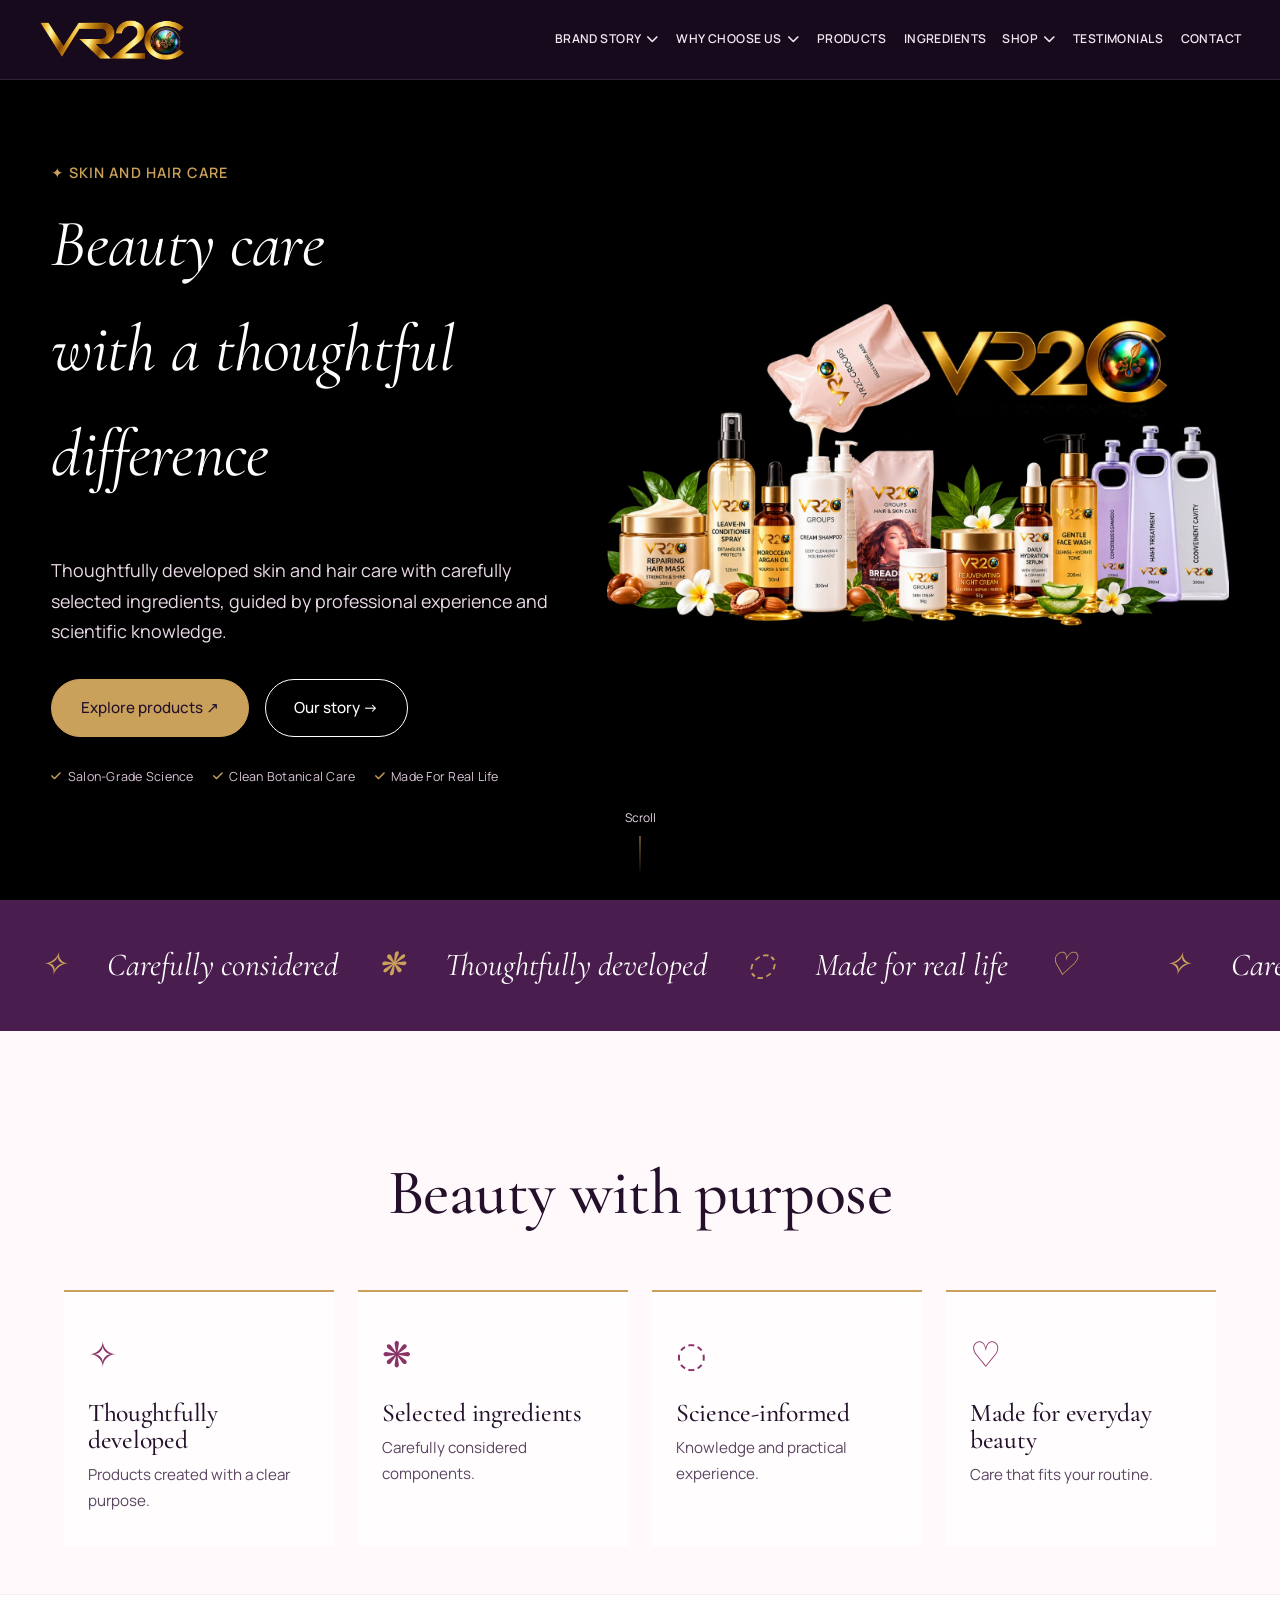
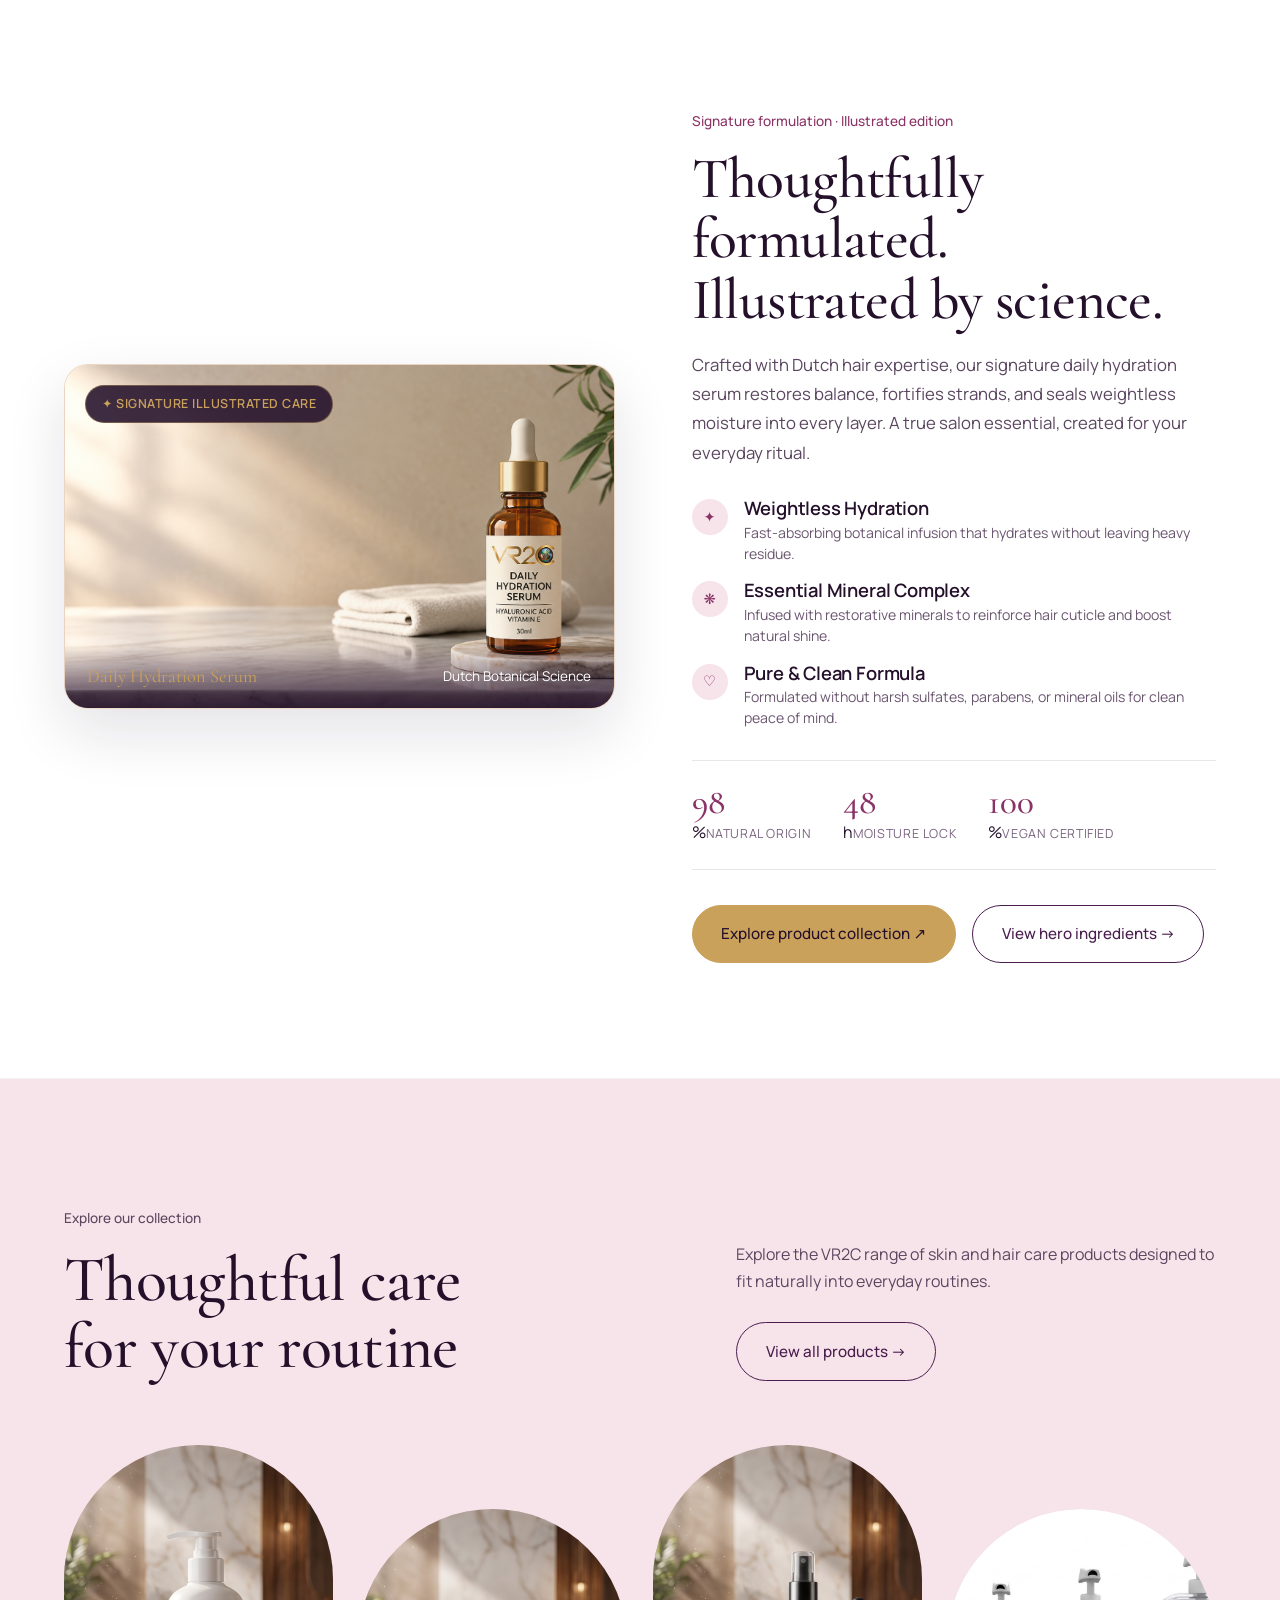
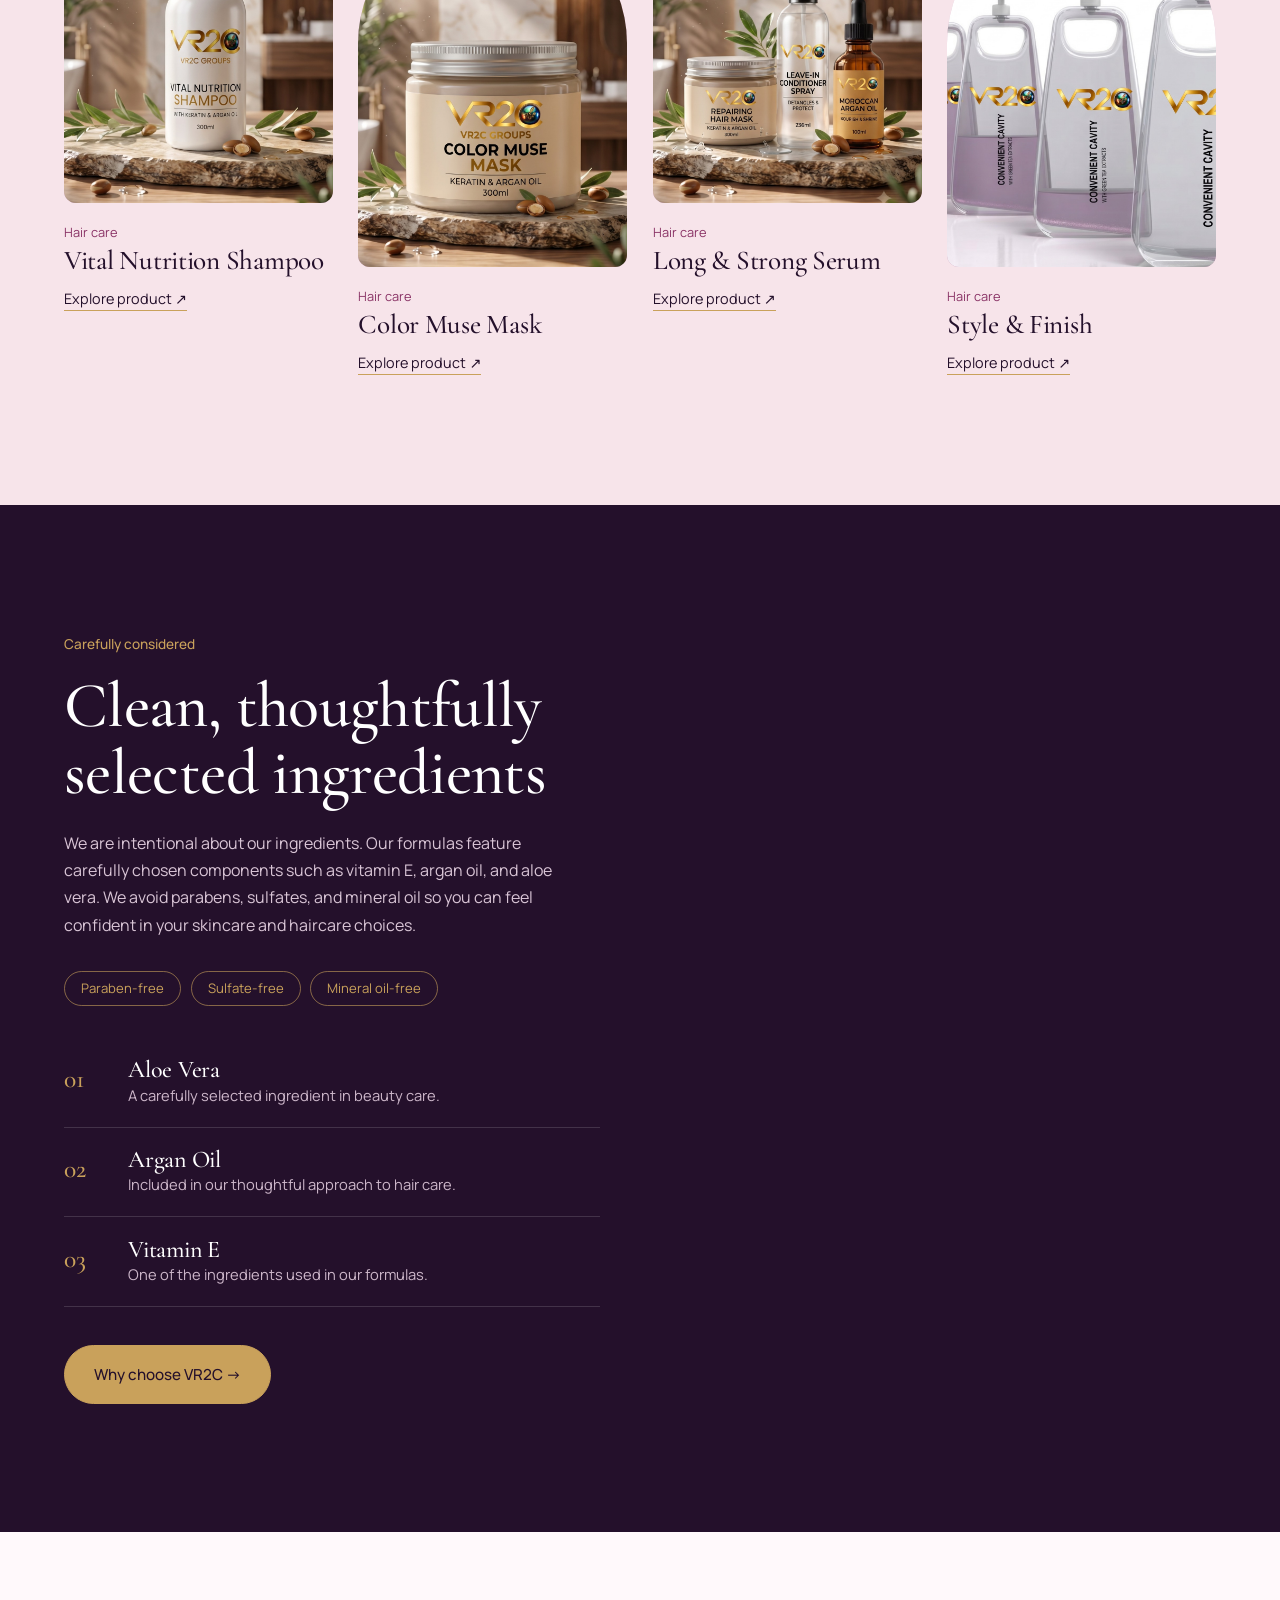
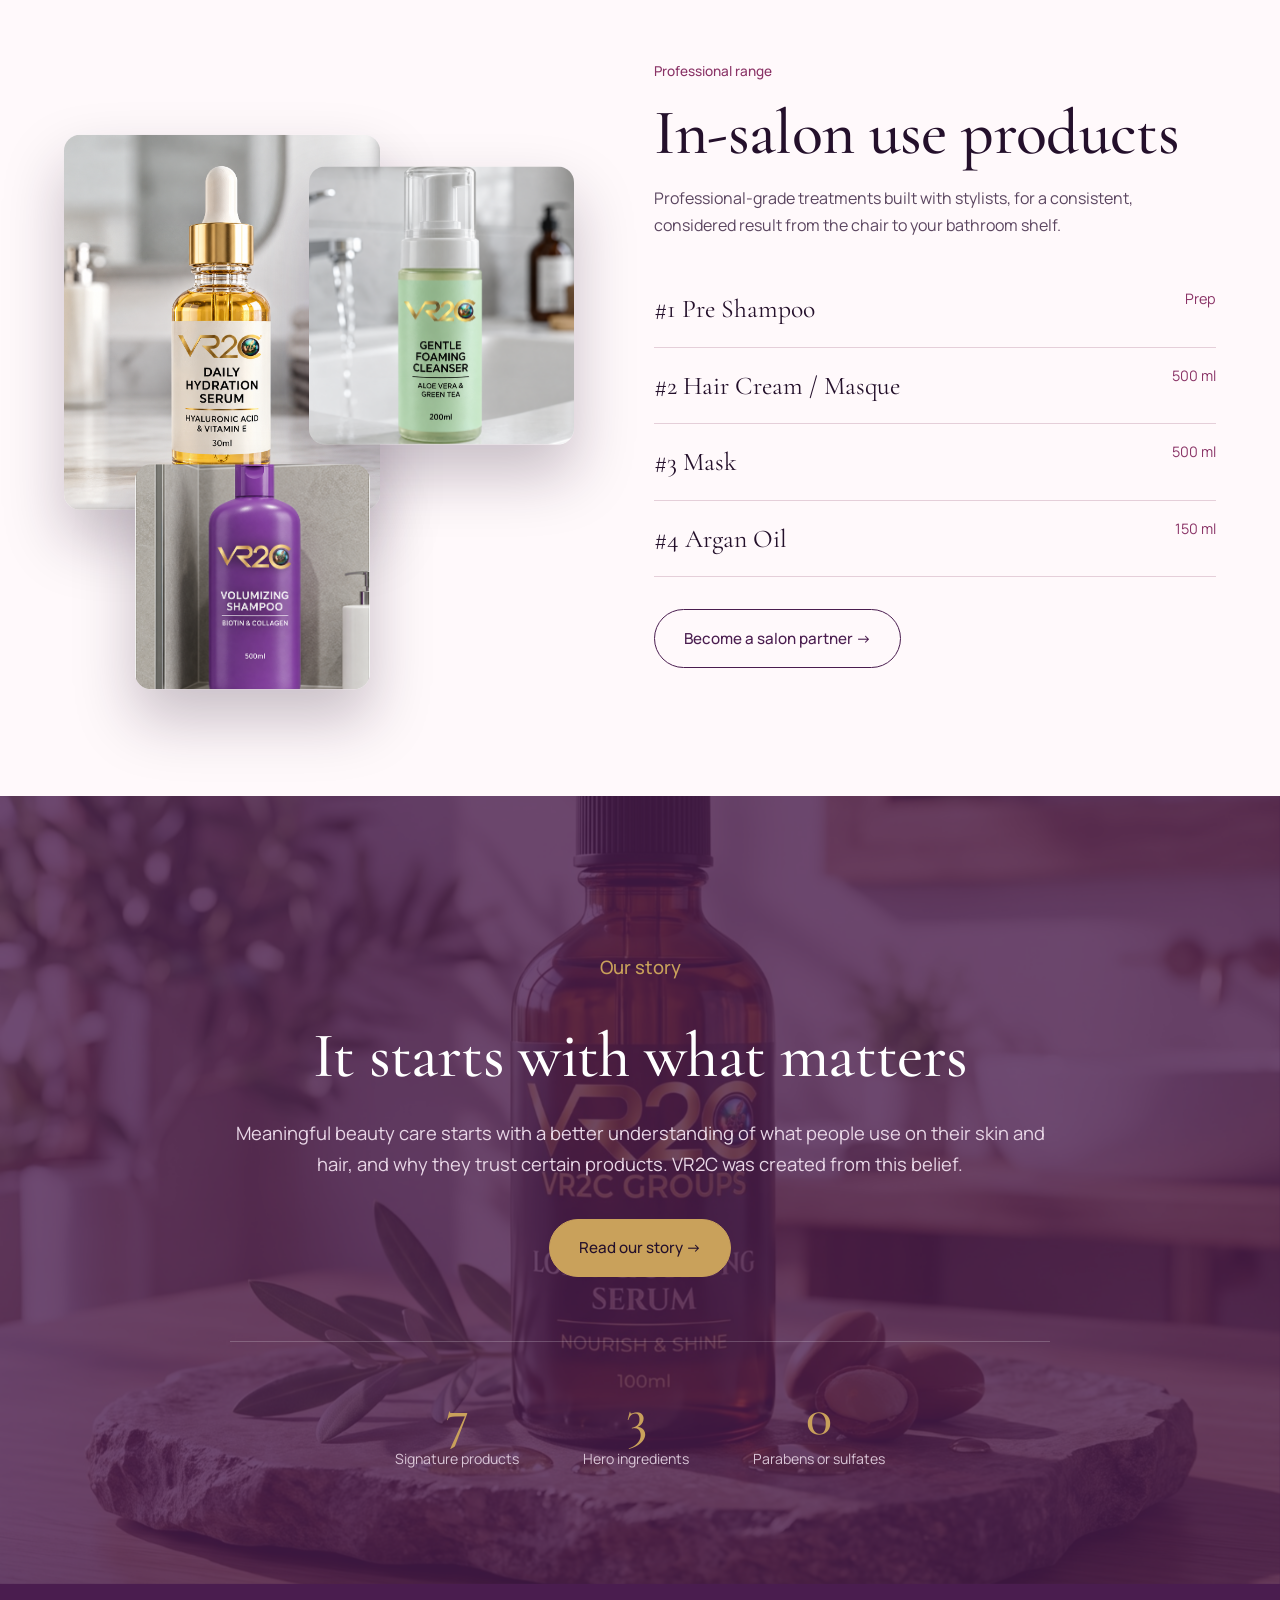
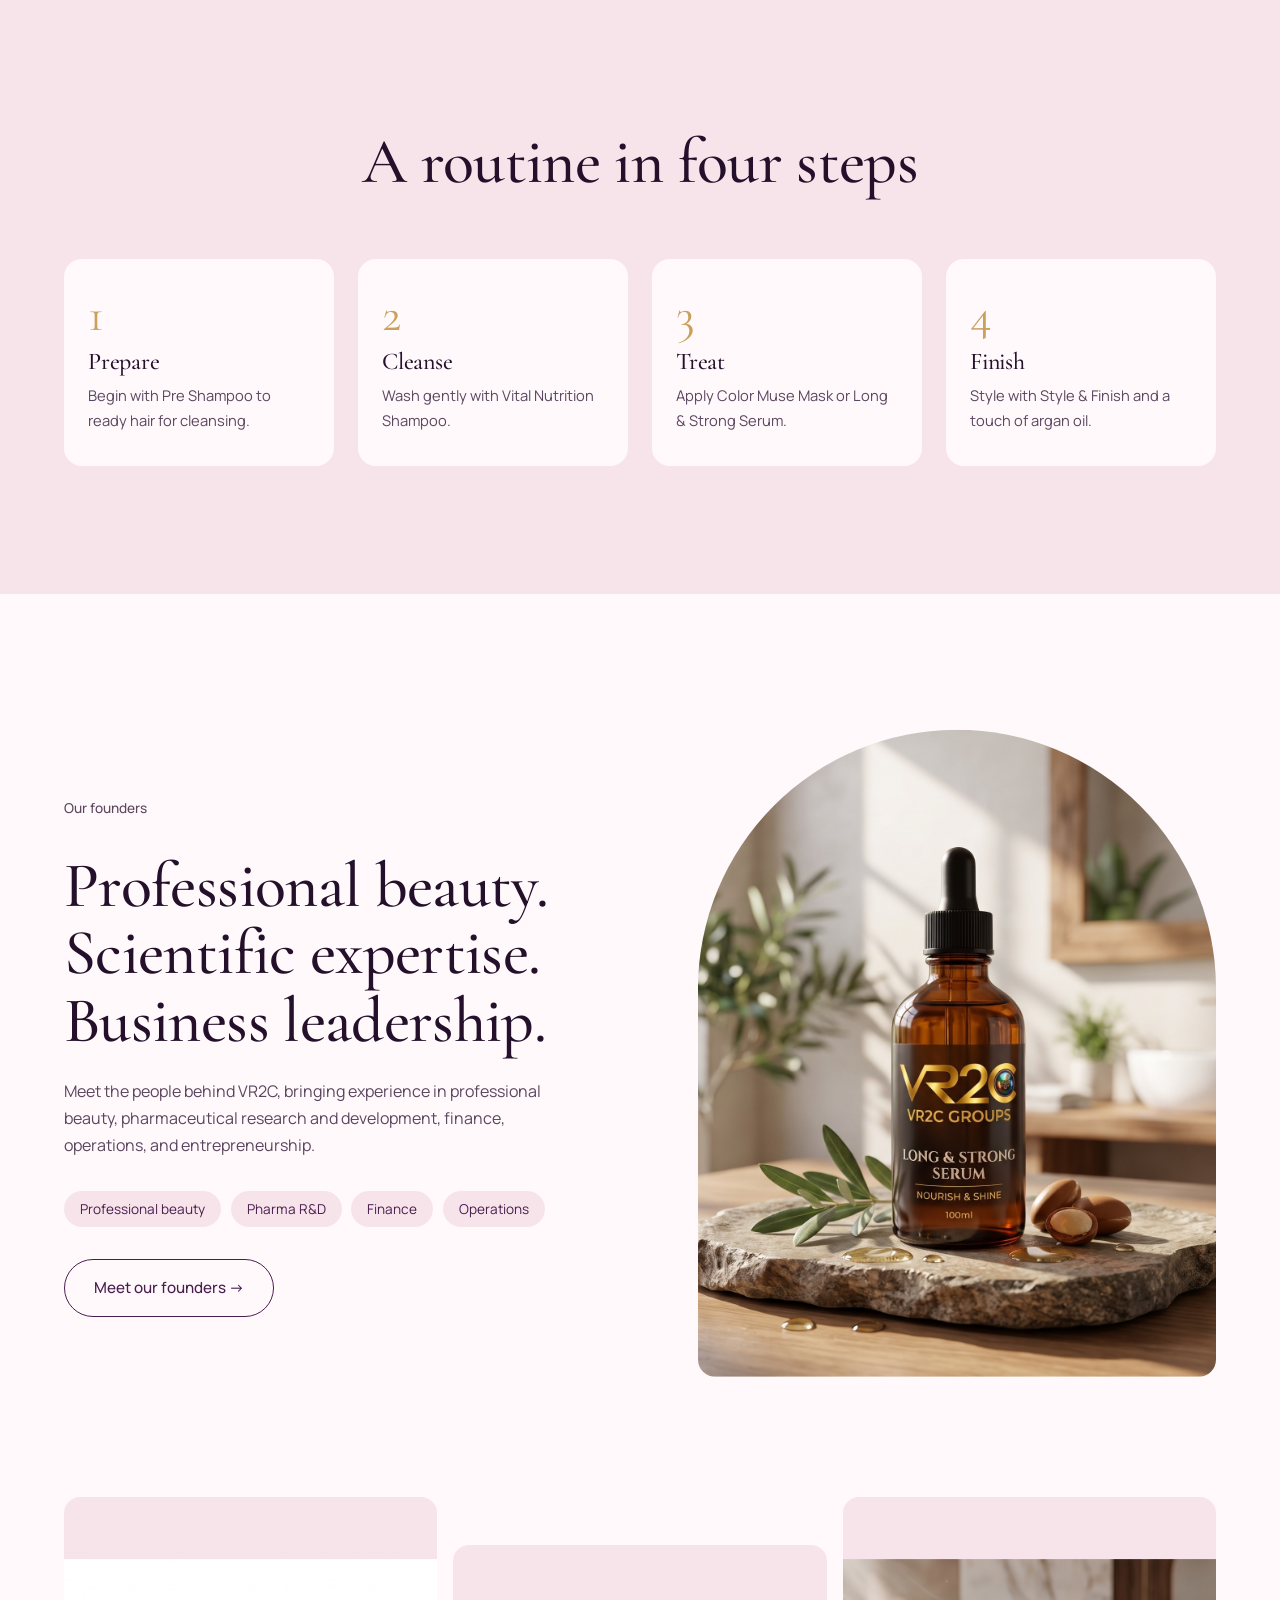
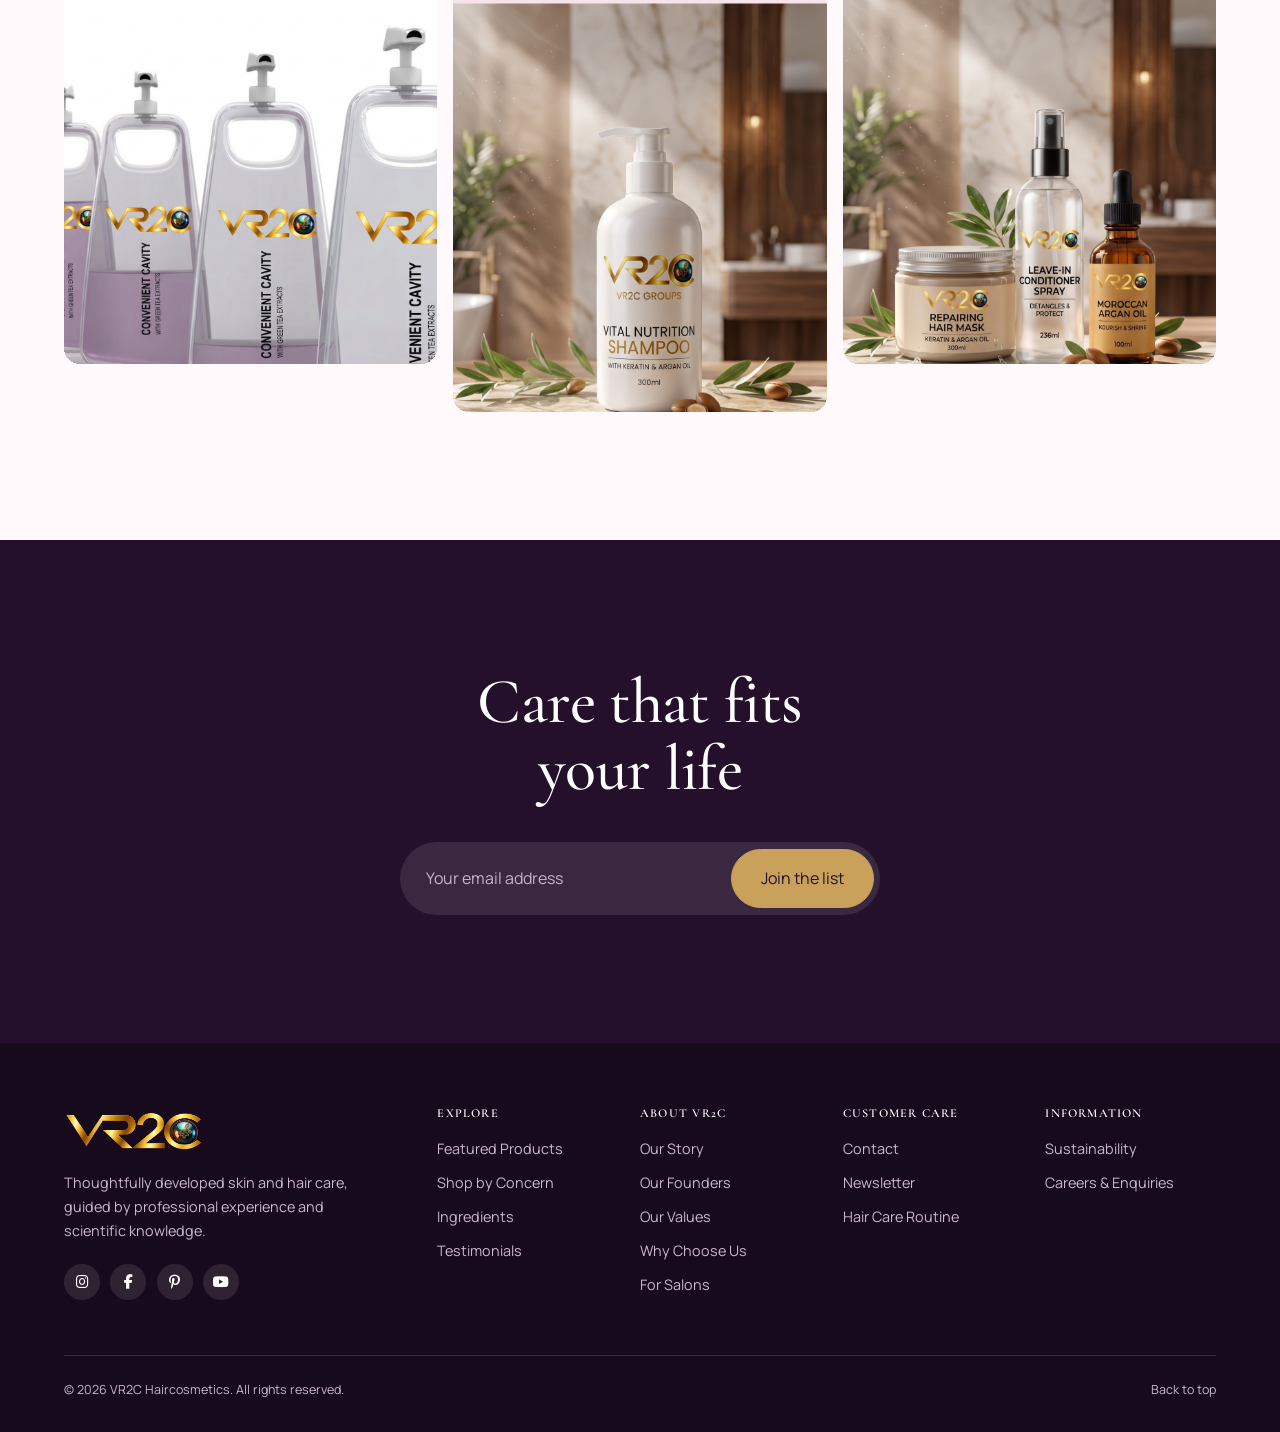
==== commit 4b6632d7: "Create our-founders.html page and link Founder & Company Story across navigation" ====
--- a/index.html
+++ b/index.html
@@ -266,7 +266,7 @@
         <a href="brand-story.html" class="nav-link">Brand Story <i class="fas fa-chevron-down" aria-hidden="true"></i></a>
         <div class="dropdown-menu">
           <a href="brand-story.html#story" class="dropdown-item">Our Story</a>
-          <a href="brand-story.html#story" class="dropdown-item">Founder &amp; Company Story</a>
+          <a href="our-founders.html" class="dropdown-item">Founder &amp; Company Story</a>
           <a href="brand-story.html#values" class="dropdown-item">Our Values</a>
         </div>
       </div>
@@ -503,7 +503,7 @@
       <h2>Professional beauty. Scientific expertise. Business leadership.</h2>
       <p>Meet the people behind VR2C, bringing experience in professional beauty, pharmaceutical research and development, finance, operations, and entrepreneurship.</p>
       <div class="chips"><span>Professional beauty</span><span>Pharma R&amp;D</span><span>Finance</span><span>Operations</span></div>
-      <a href="brand-story.html#story" class="btn dark">Meet our founders →</a>
+      <a href="our-founders.html" class="btn dark">Meet our founders →</a>
     </div>
     <div class="fimg rv"><img src="assets/bodyimage(5).jpeg" alt="VR2C founders" data-parallax="-0.04" loading="lazy"></div>
   </div>
@@ -554,6 +554,7 @@
       <h2 class="footer-heading">About VR2C</h2>
       <ul class="footer-menu">
         <li><a href="brand-story.html#story">Our Story</a></li>
+        <li><a href="our-founders.html">Our Founders</a></li>
         <li><a href="brand-story.html#values">Our Values</a></li>
         <li><a href="why-choose-us.html#principles">Why Choose Us</a></li>
         <li><a href="index.html#salon">For Salons</a></li>
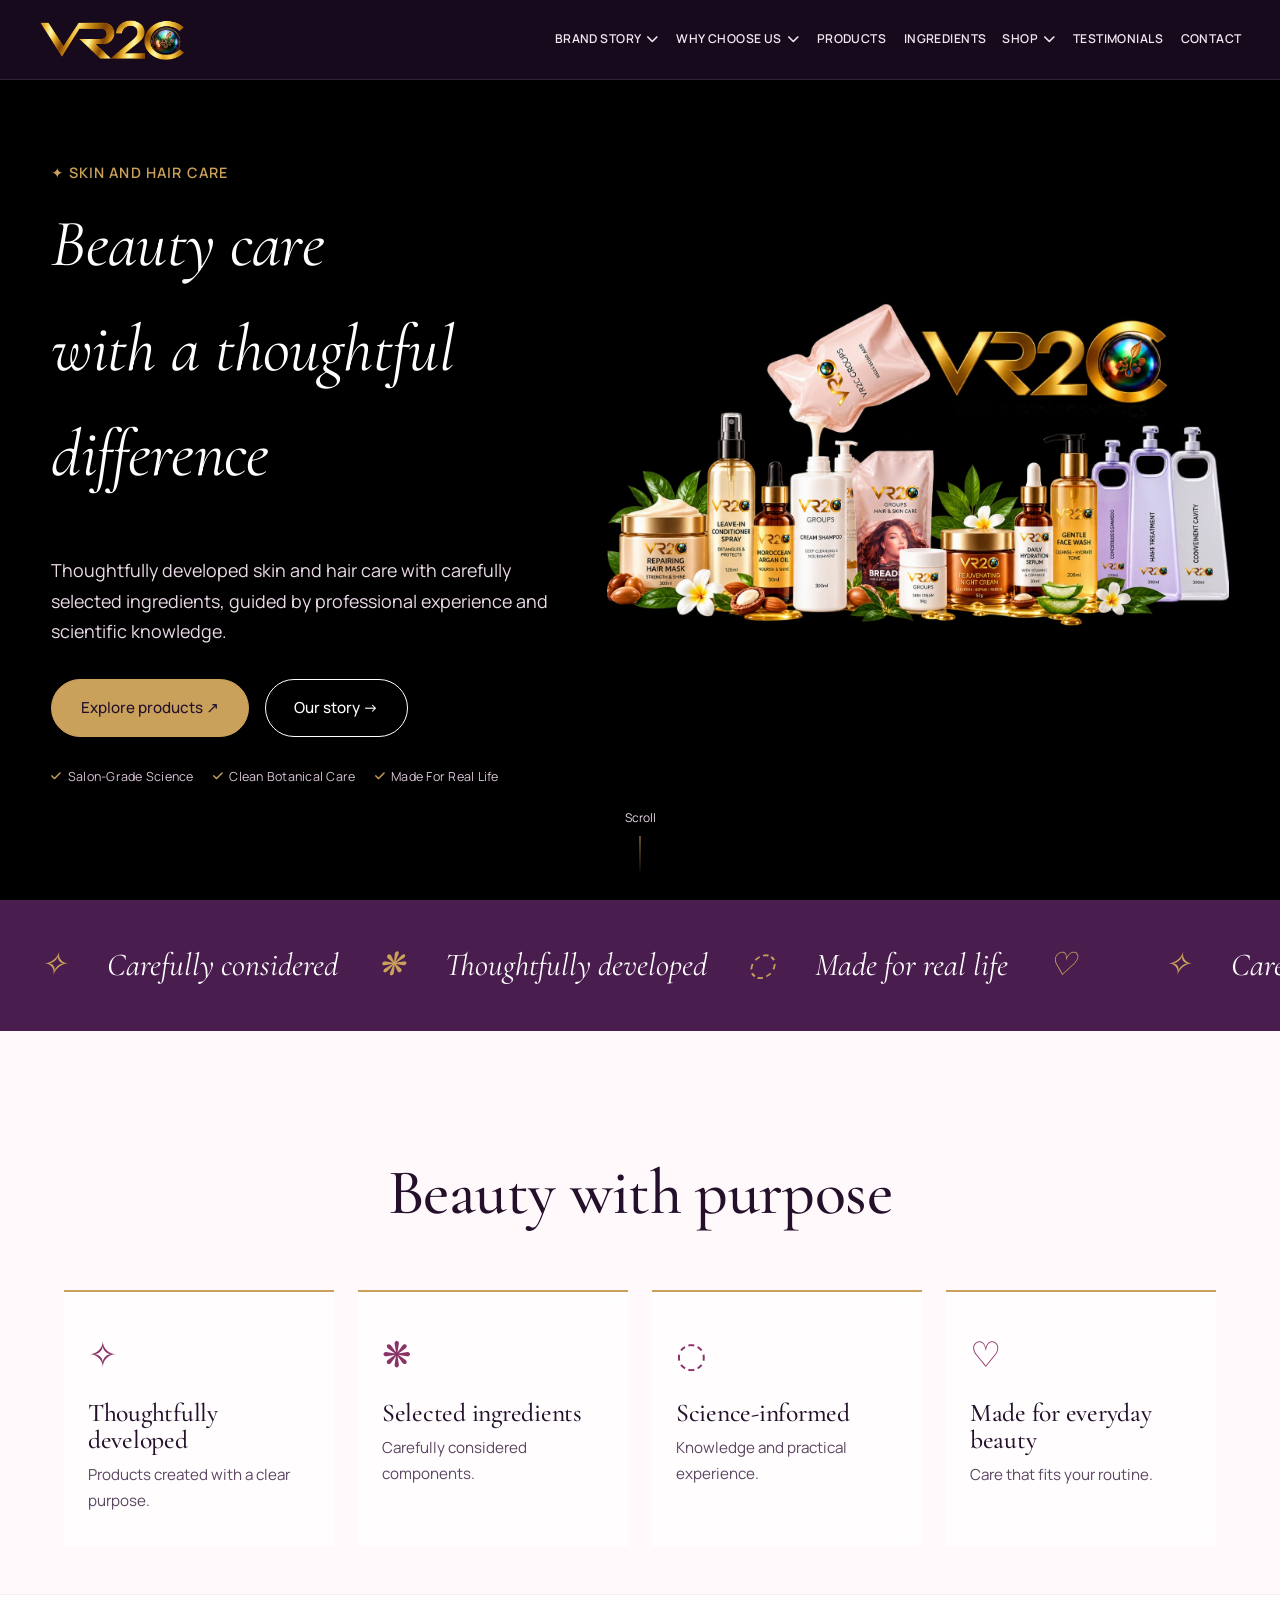
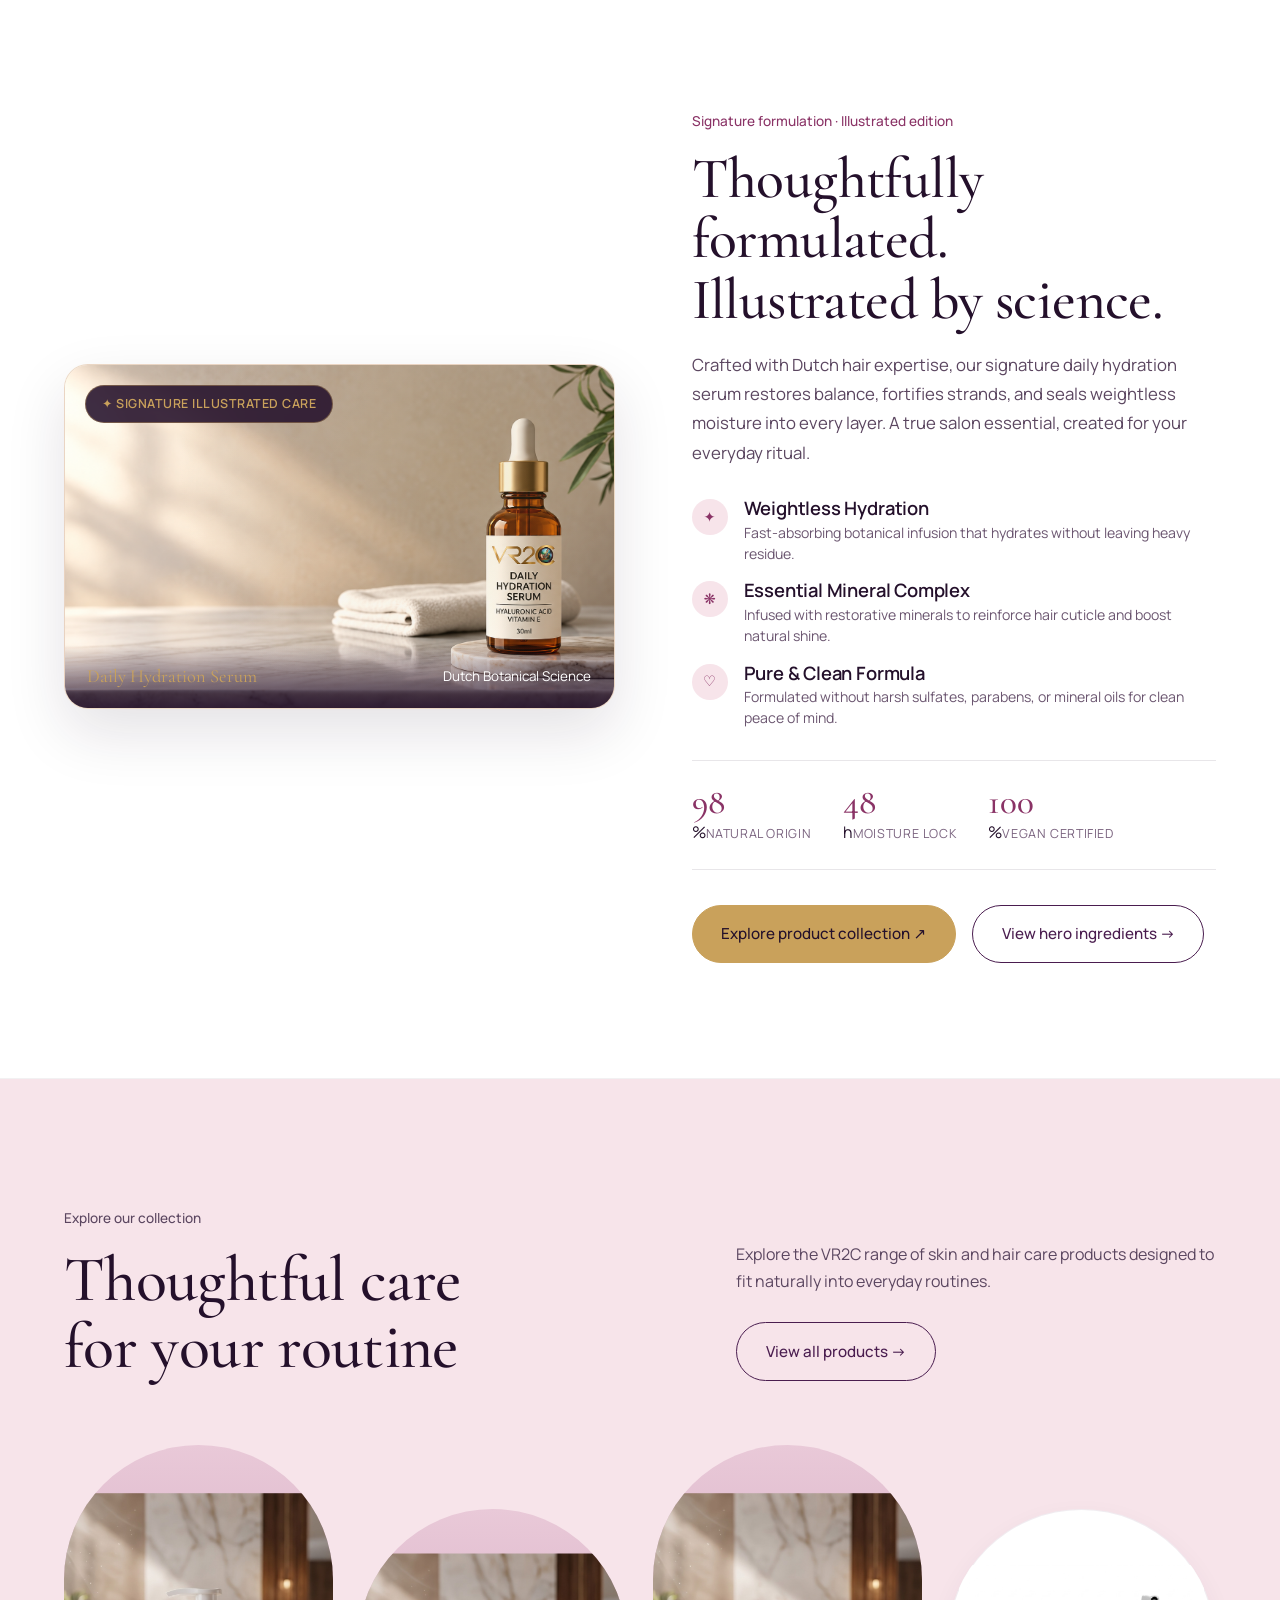
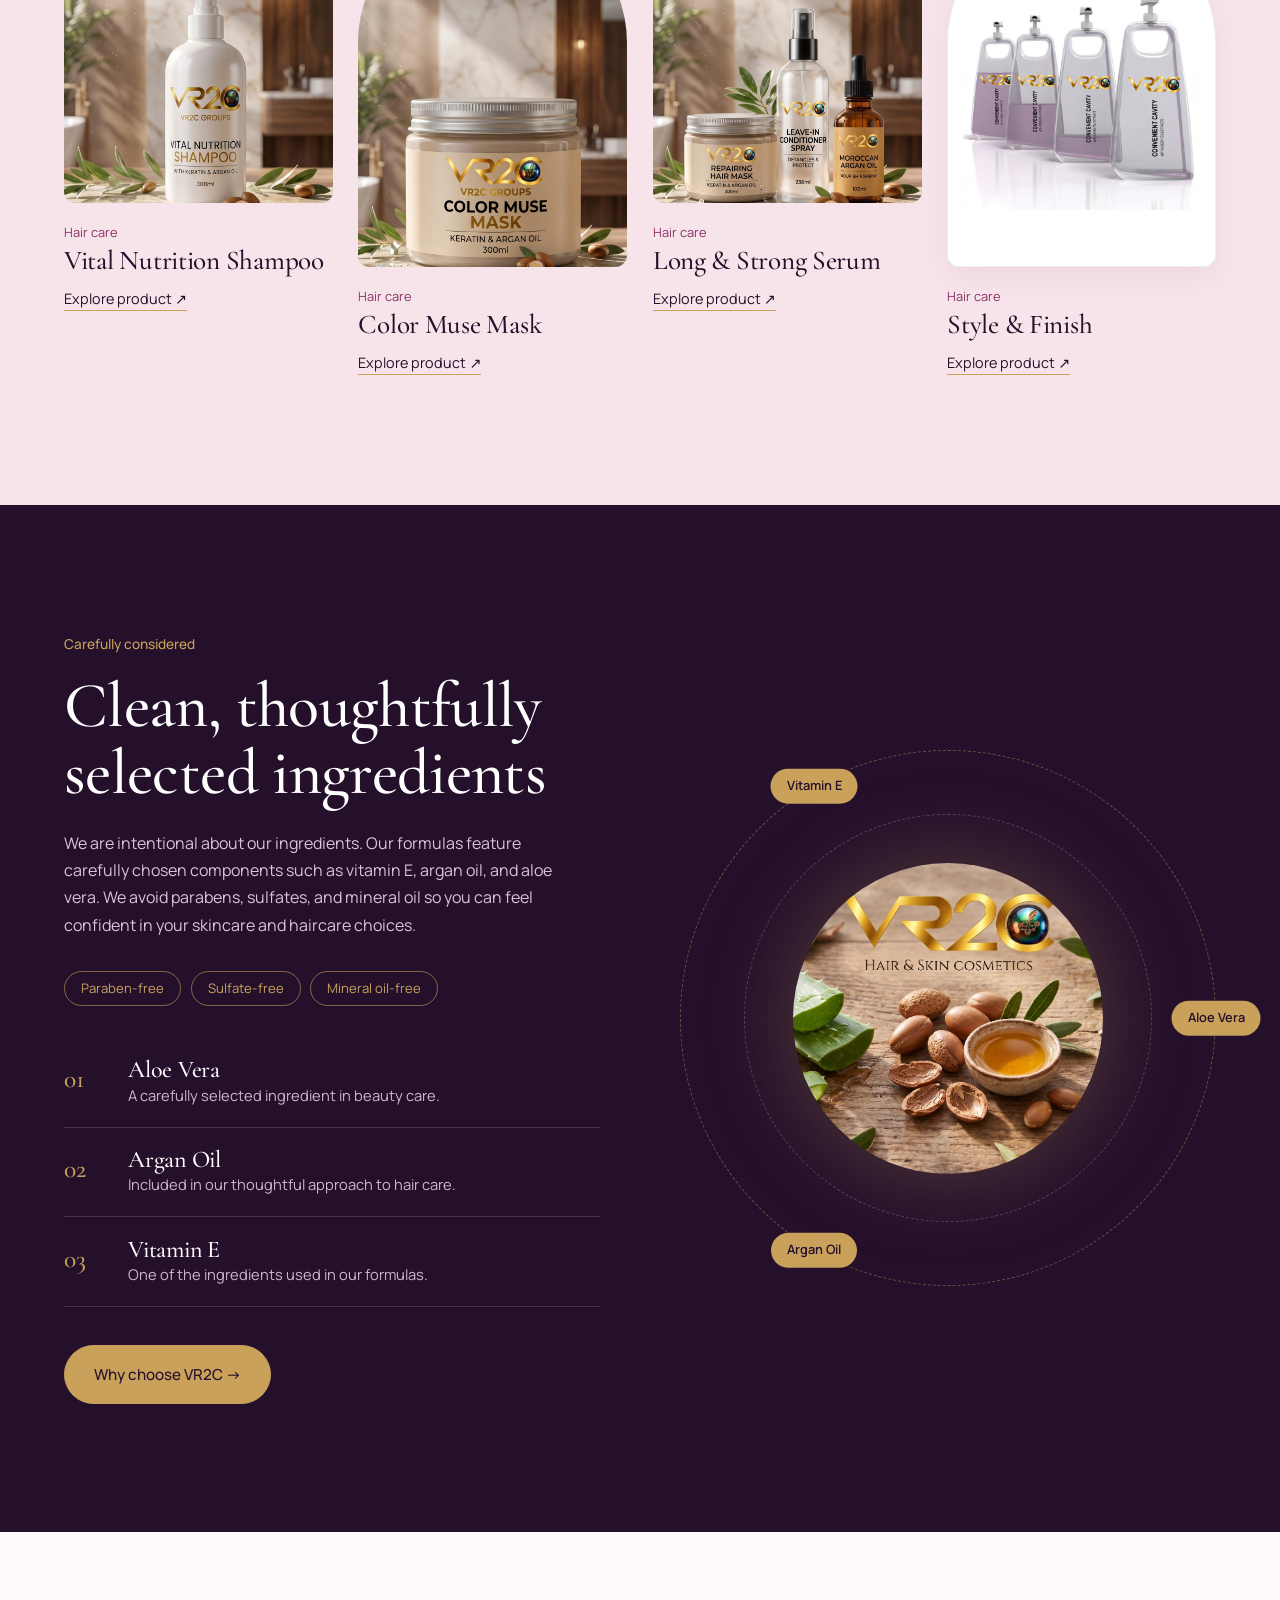
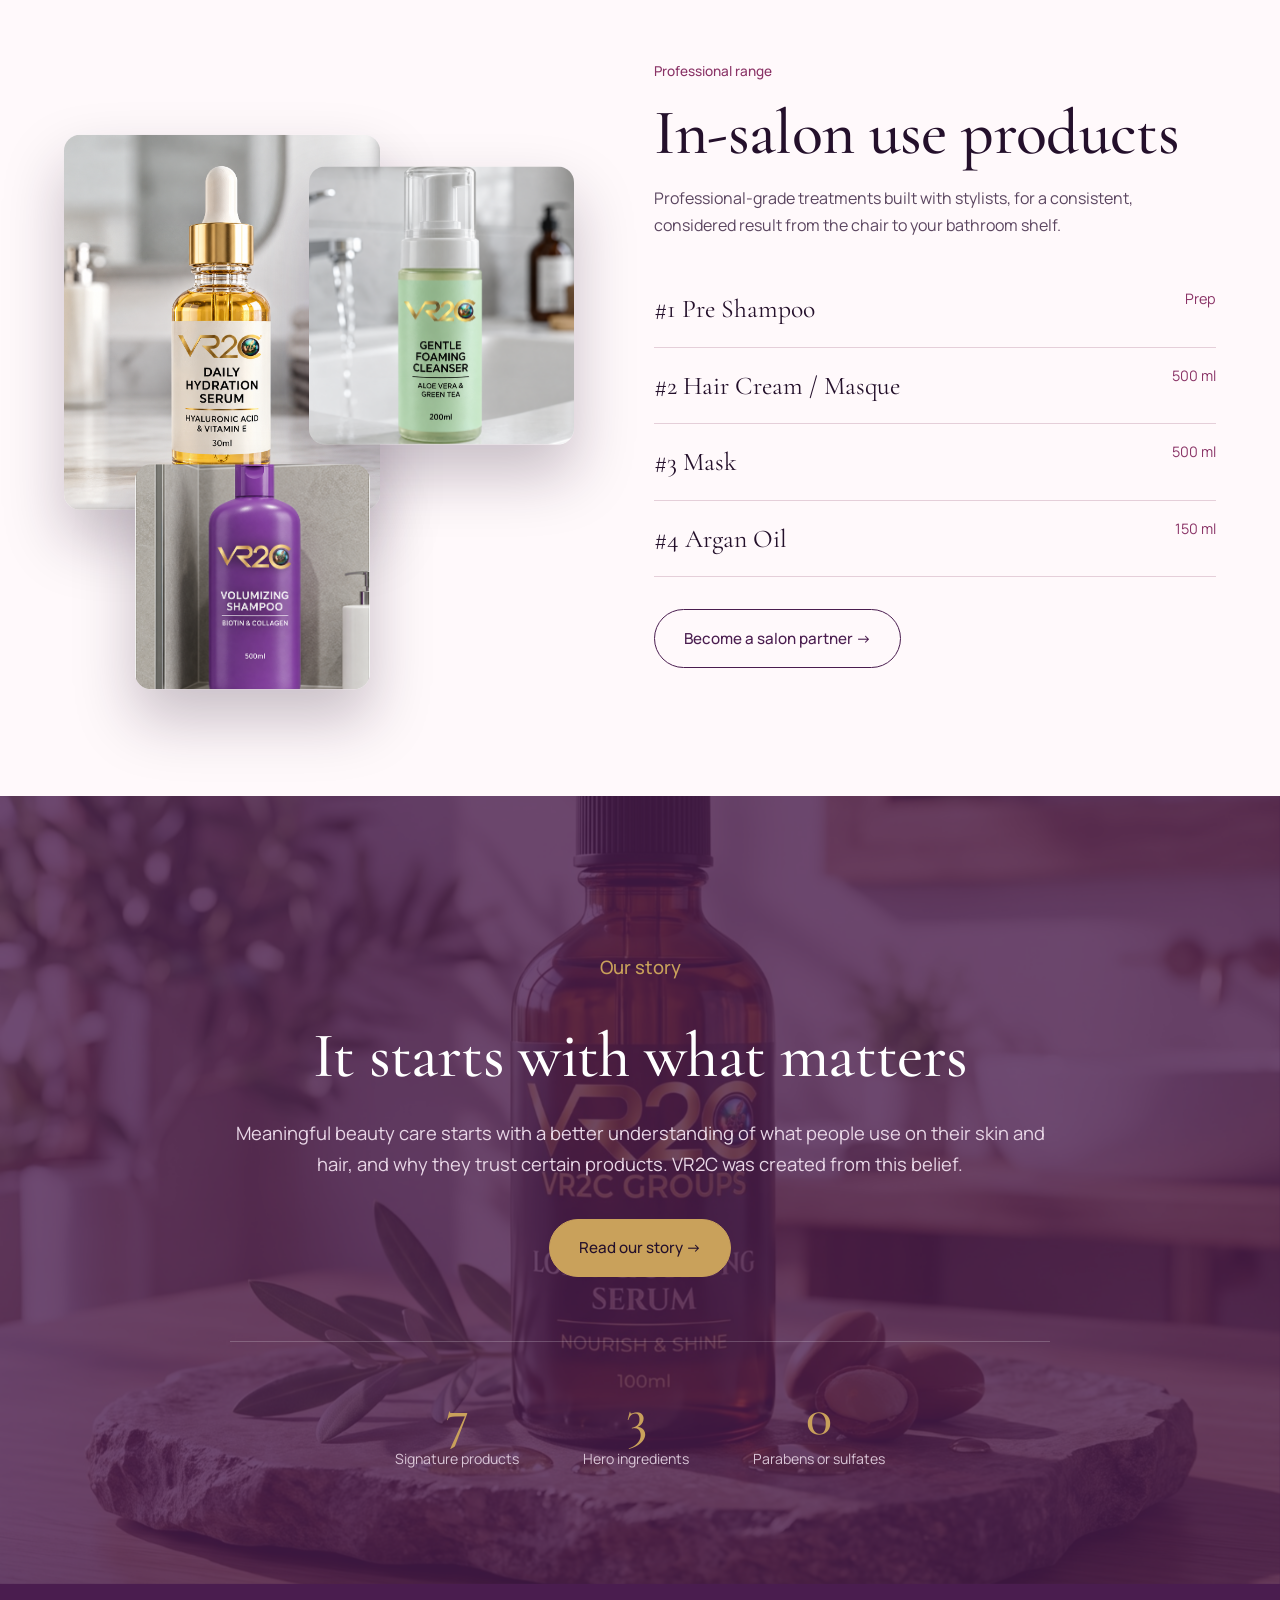
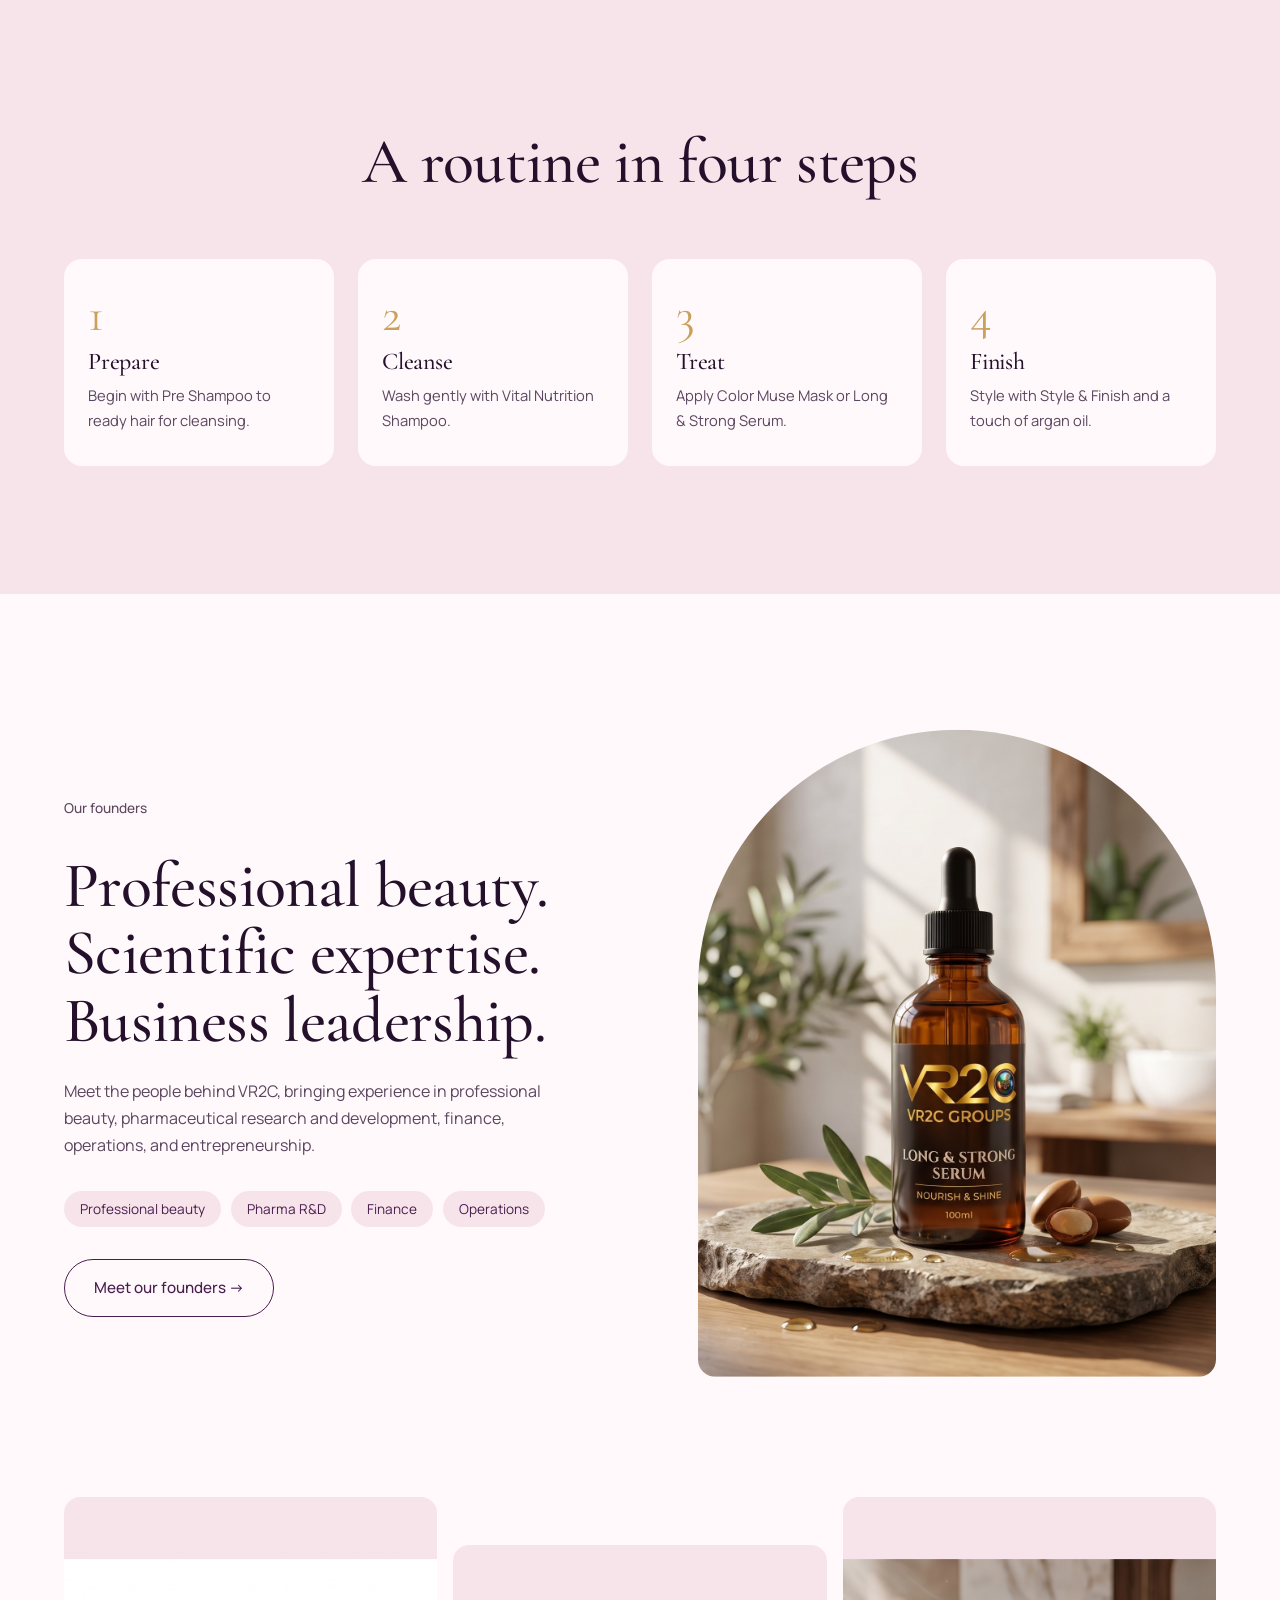
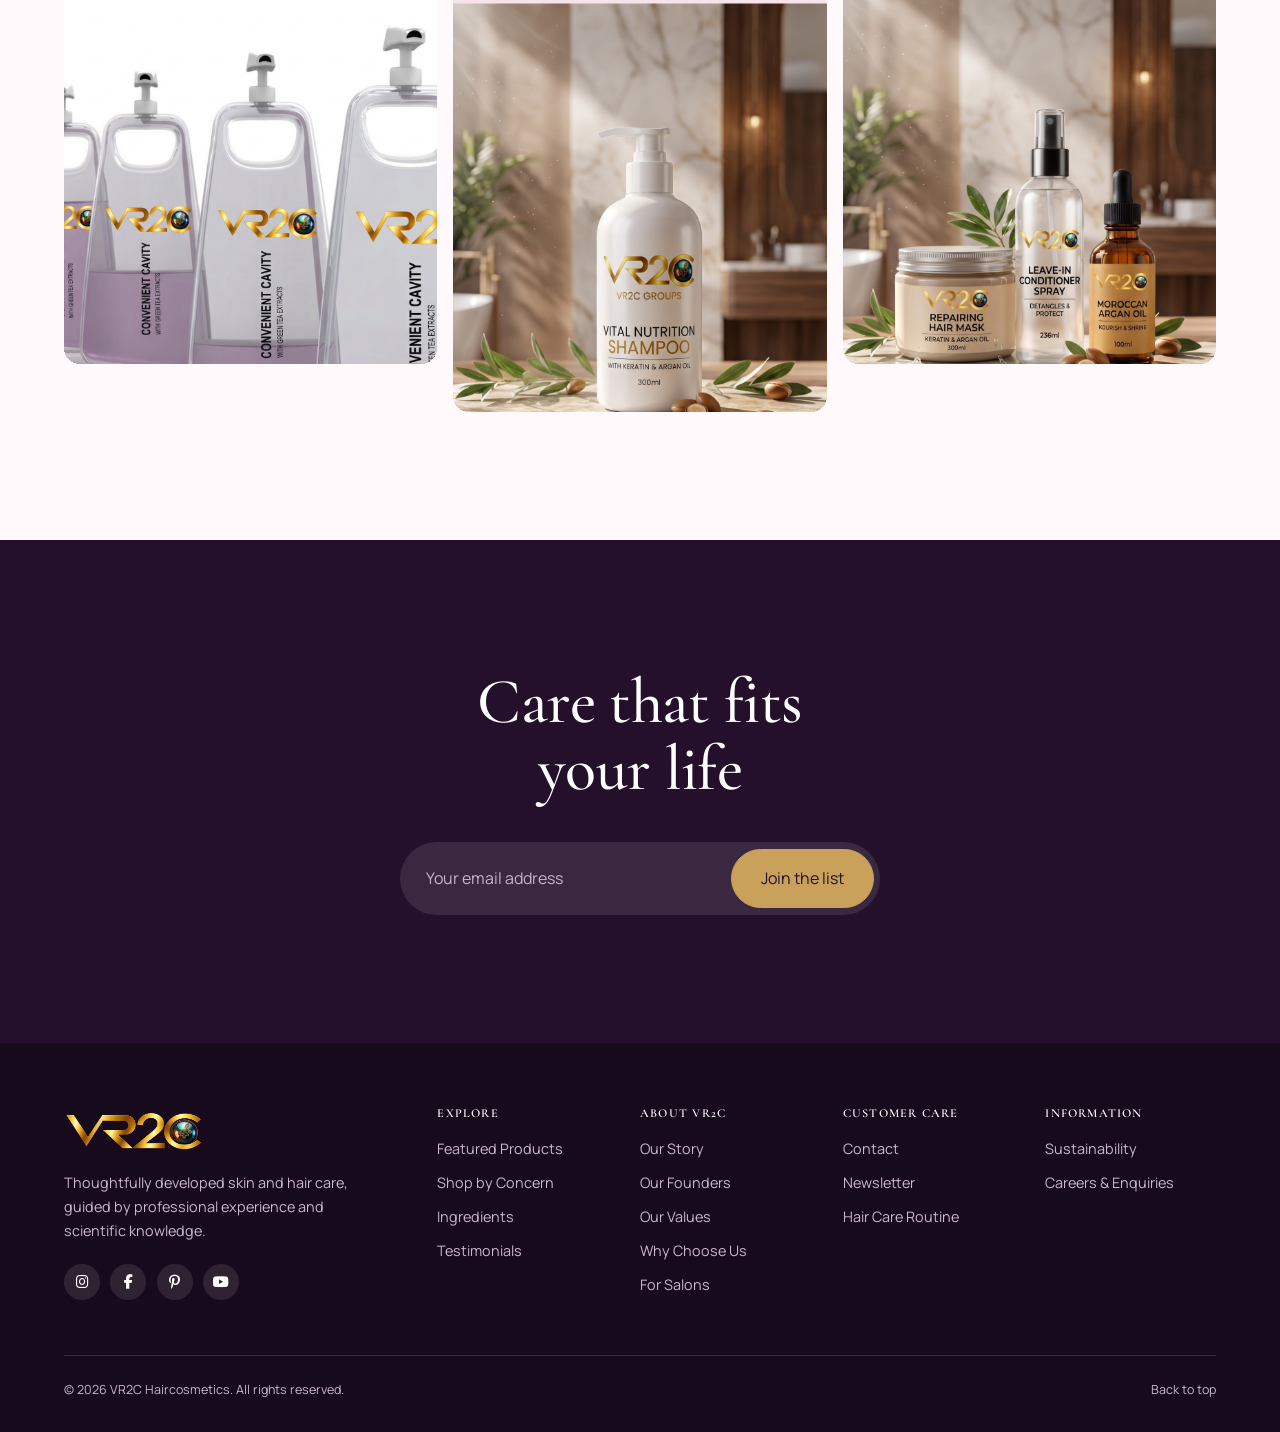
==== commit fa3ad7ea: "Fix Style & Finish product card image to show full bottles without clipping" ====
--- a/index.html
+++ b/index.html
@@ -154,6 +154,32 @@
 .card .pic{aspect-ratio:3/4;overflow:hidden;border-radius:200px 200px 18px 18px;background:linear-gradient(#e9c9d8,#c99ab6)}
 .card .pic img{width:100%;height:118%;object-fit:cover;transition:transform .9s cubic-bezier(.2,.8,.2,1)}
 .card:hover .pic img{transform:scale(1.08)}
+/* Full product image display (prevents clipping for multi-product and studio bottles) */
+.card.card-full-img .pic,
+.card .pic.pic-contain {
+  background: #ffffff;
+  display: flex;
+  align-items: center;
+  justify-content: center;
+  padding: 1rem 0.75rem;
+  box-shadow: inset 0 0 0 1px rgba(74, 29, 79, 0.08), 0 10px 26px rgba(74, 29, 79, 0.06);
+}
+.card.card-full-img .pic img,
+.card .pic.pic-contain img,
+.card .pic img.img-contain {
+  width: 100% !important;
+  height: 100% !important;
+  max-width: 100%;
+  max-height: 100%;
+  object-fit: contain !important;
+  object-position: center !important;
+  transition: transform 0.6s cubic-bezier(0.2, 0.8, 0.2, 1);
+}
+.card.card-full-img:hover .pic img,
+.card:hover .pic.pic-contain img,
+.card:hover .pic img.img-contain {
+  transform: scale(1.05) !important;
+}
 .card small{display:block;margin-top:1.2rem;color:var(--mulberry);font-size:.8rem}
 .card h3{font-size:1.7rem;margin:.2rem 0 .6rem}
 .card a{font-size:.9rem;border-bottom:1px solid var(--gold);padding-bottom:2px}
@@ -413,7 +439,7 @@
       <article class="card rv"><div class="pic"><img src="assets/bodyimage(1).jpeg" alt="Vital Nutrition Shampoo" data-parallax="-0.06" loading="lazy"></div><small>Hair care</small><h3>Vital Nutrition Shampoo</h3><a href="featured-products.html#collection">Explore product ↗</a></article>
       <article class="card rv"><div class="pic"><img src="assets/bodyimage(2).jpeg" alt="Color Muse Mask" data-parallax="-0.06" loading="lazy"></div><small>Hair care</small><h3>Color Muse Mask</h3><a href="featured-products.html#collection">Explore product ↗</a></article>
       <article class="card rv"><div class="pic"><img src="assets/bodyimage(3).jpeg" alt="Long and Strong Serum" data-parallax="-0.06" loading="lazy"></div><small>Hair care</small><h3>Long &amp; Strong Serum</h3><a href="featured-products.html#collection">Explore product ↗</a></article>
-      <article class="card rv"><div class="pic"><img src="assets/bodyimage(6).jpeg" alt="Style and Finish" data-parallax="-0.06" loading="lazy"></div><small>Hair care</small><h3>Style &amp; Finish</h3><a href="featured-products.html#collection">Explore product ↗</a></article>
+      <article class="card rv card-full-img"><div class="pic pic-contain"><img src="assets/bodyimage(6).jpeg" alt="Style &amp; Finish" class="img-contain" loading="lazy"></div><small>Hair care</small><h3>Style &amp; Finish</h3><a href="featured-products.html#collection">Explore product ↗</a></article>
     </div>
   </div>
 </section>
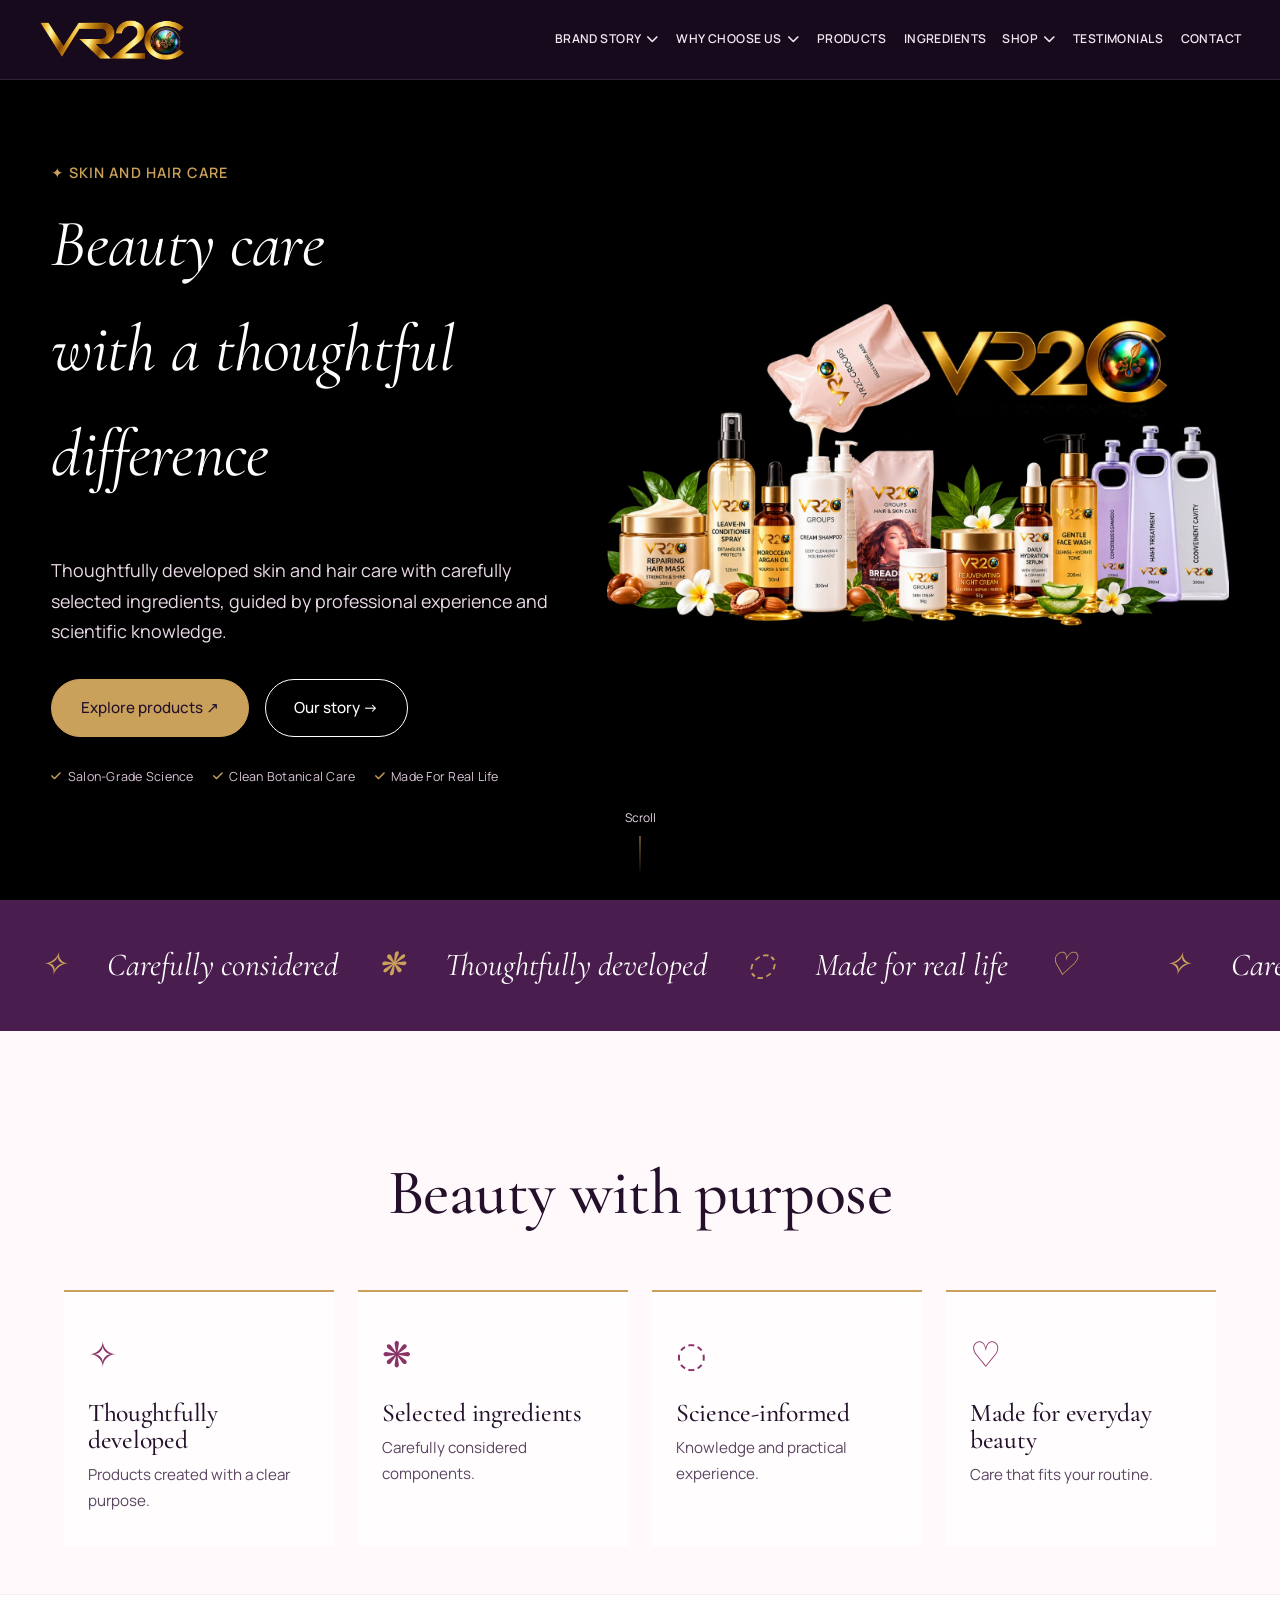
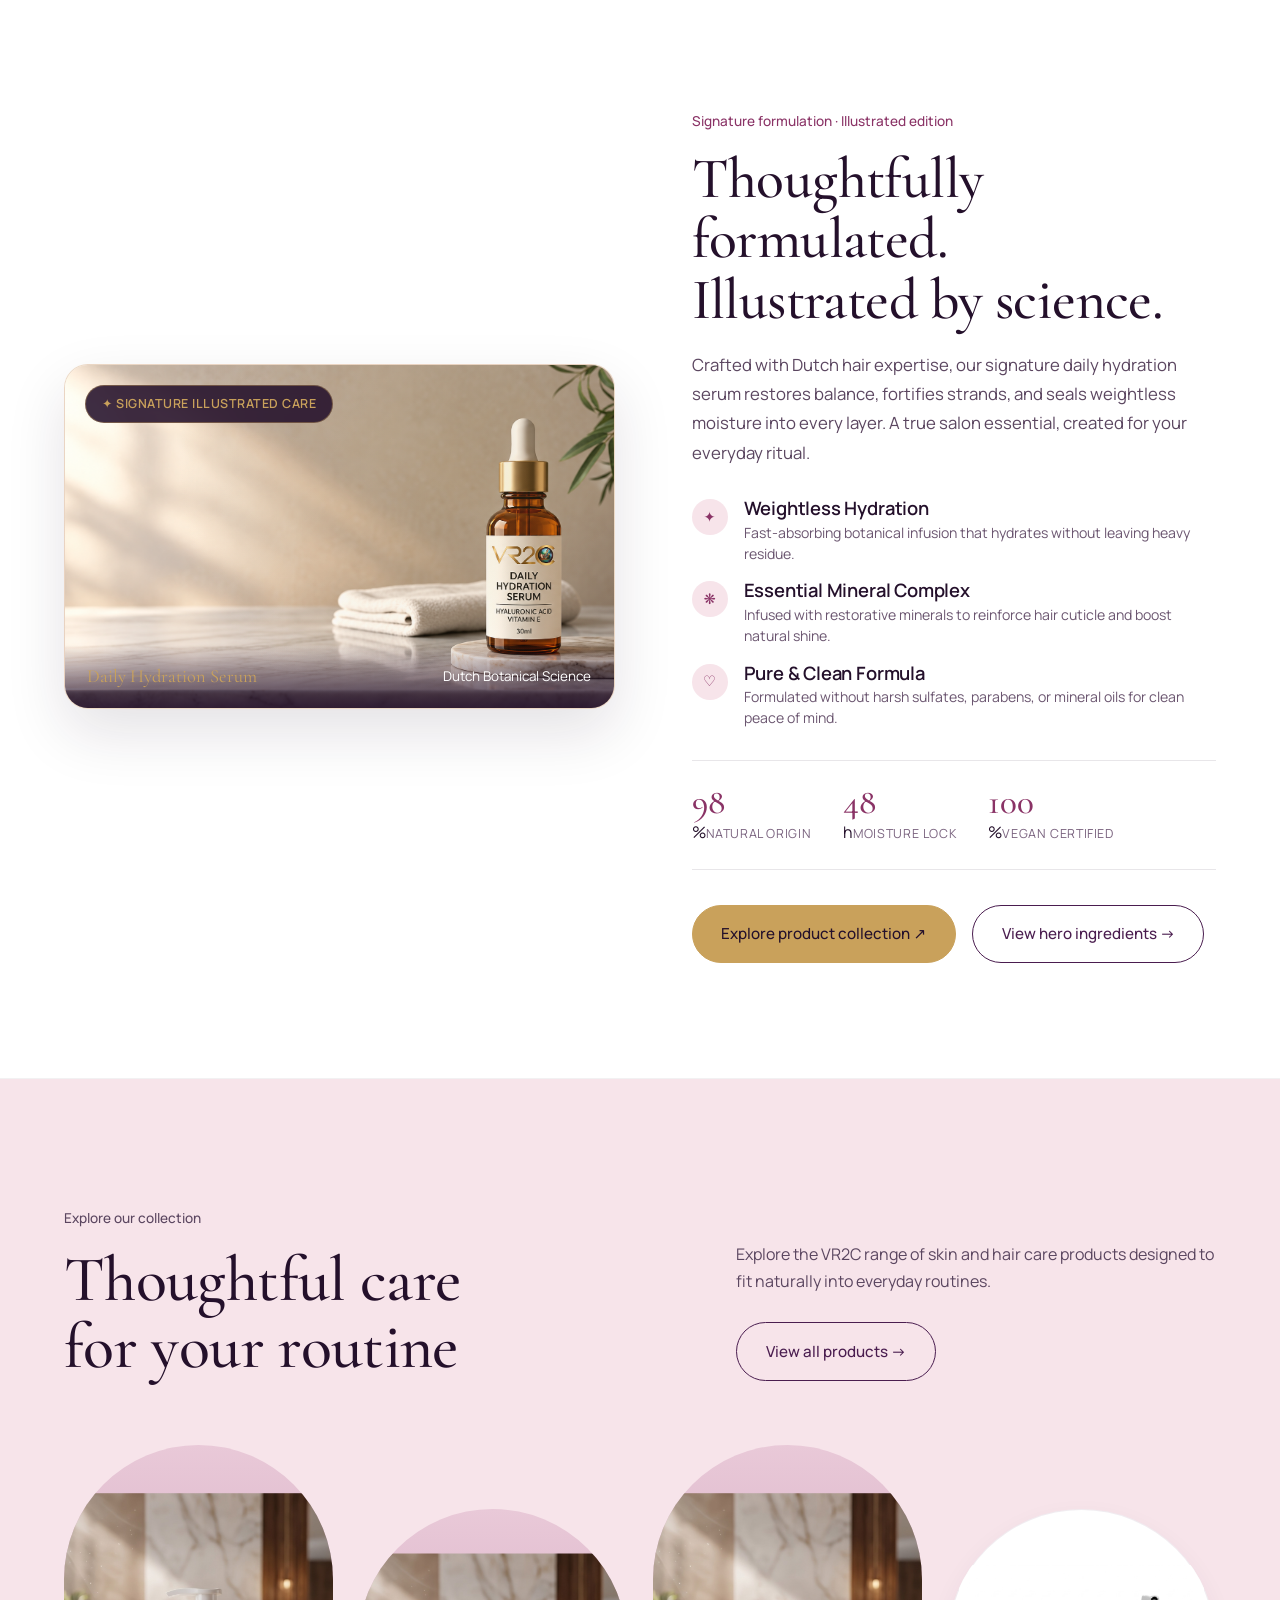
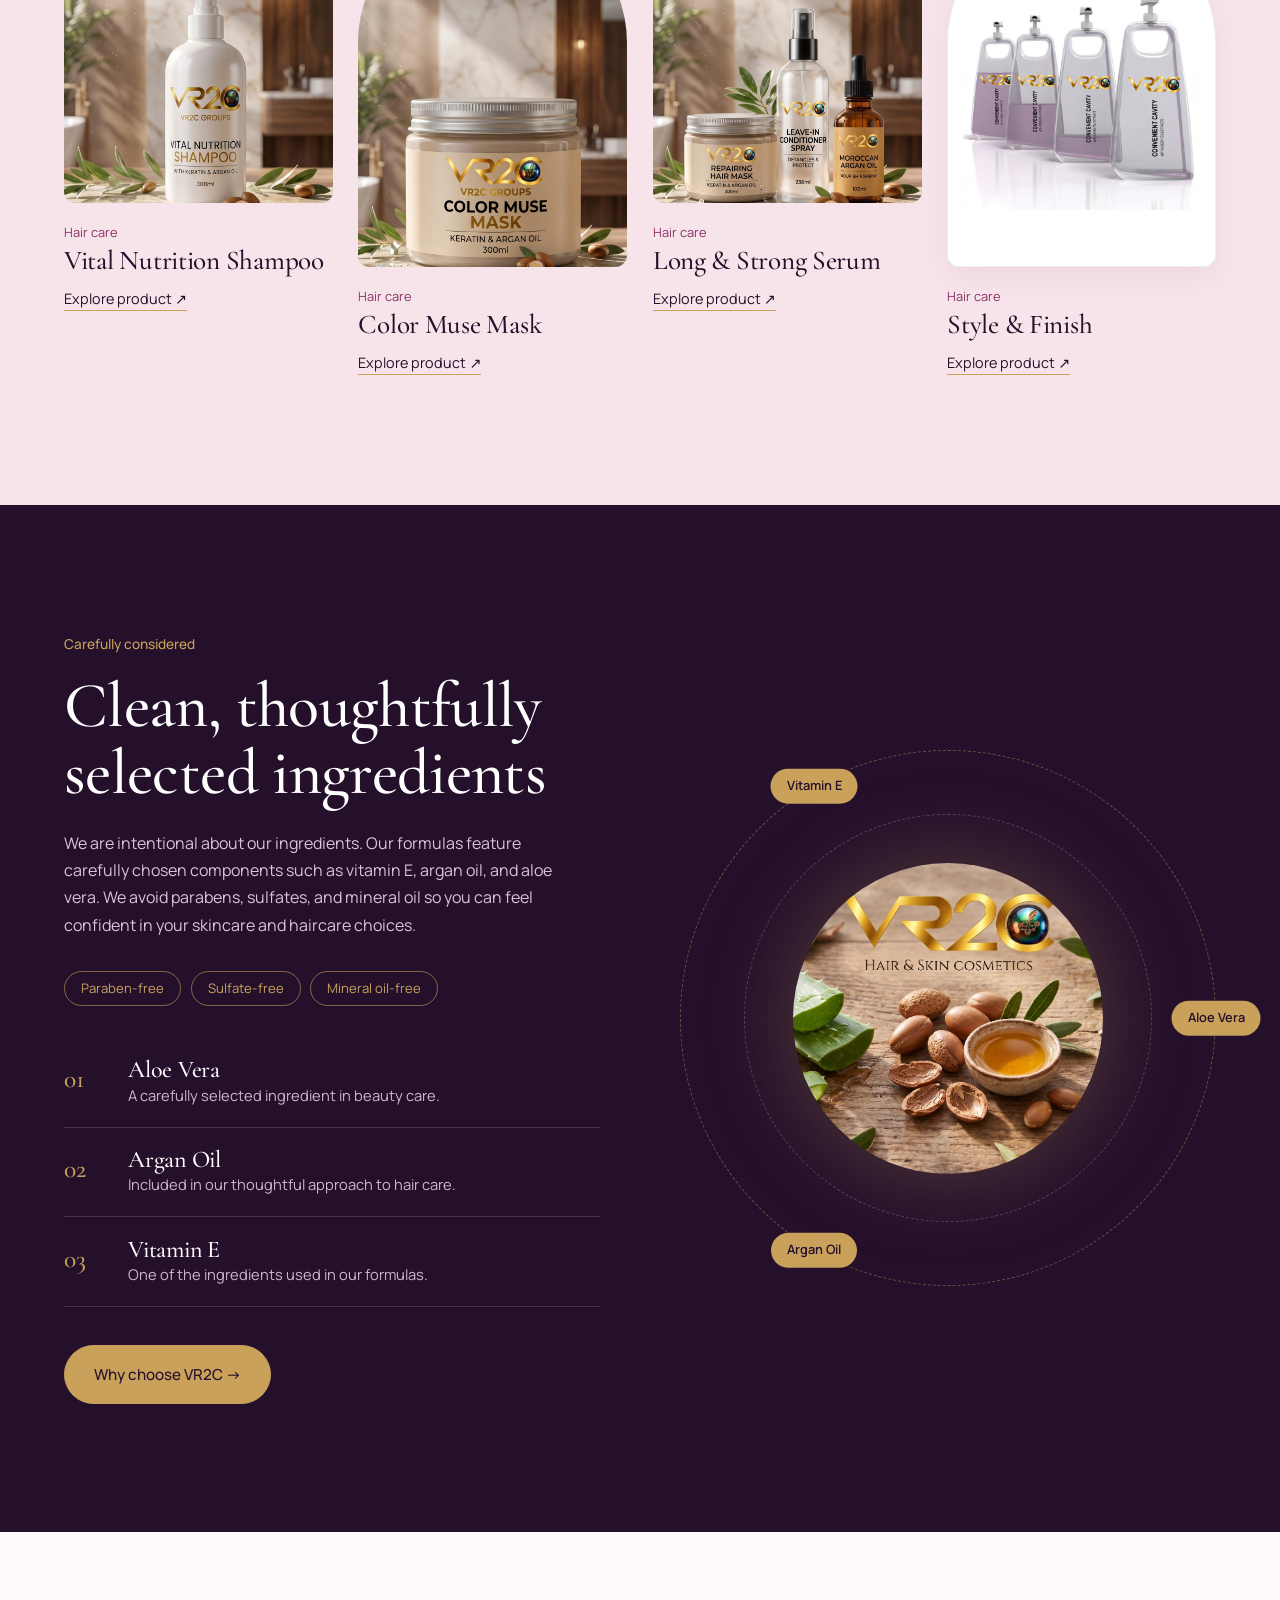
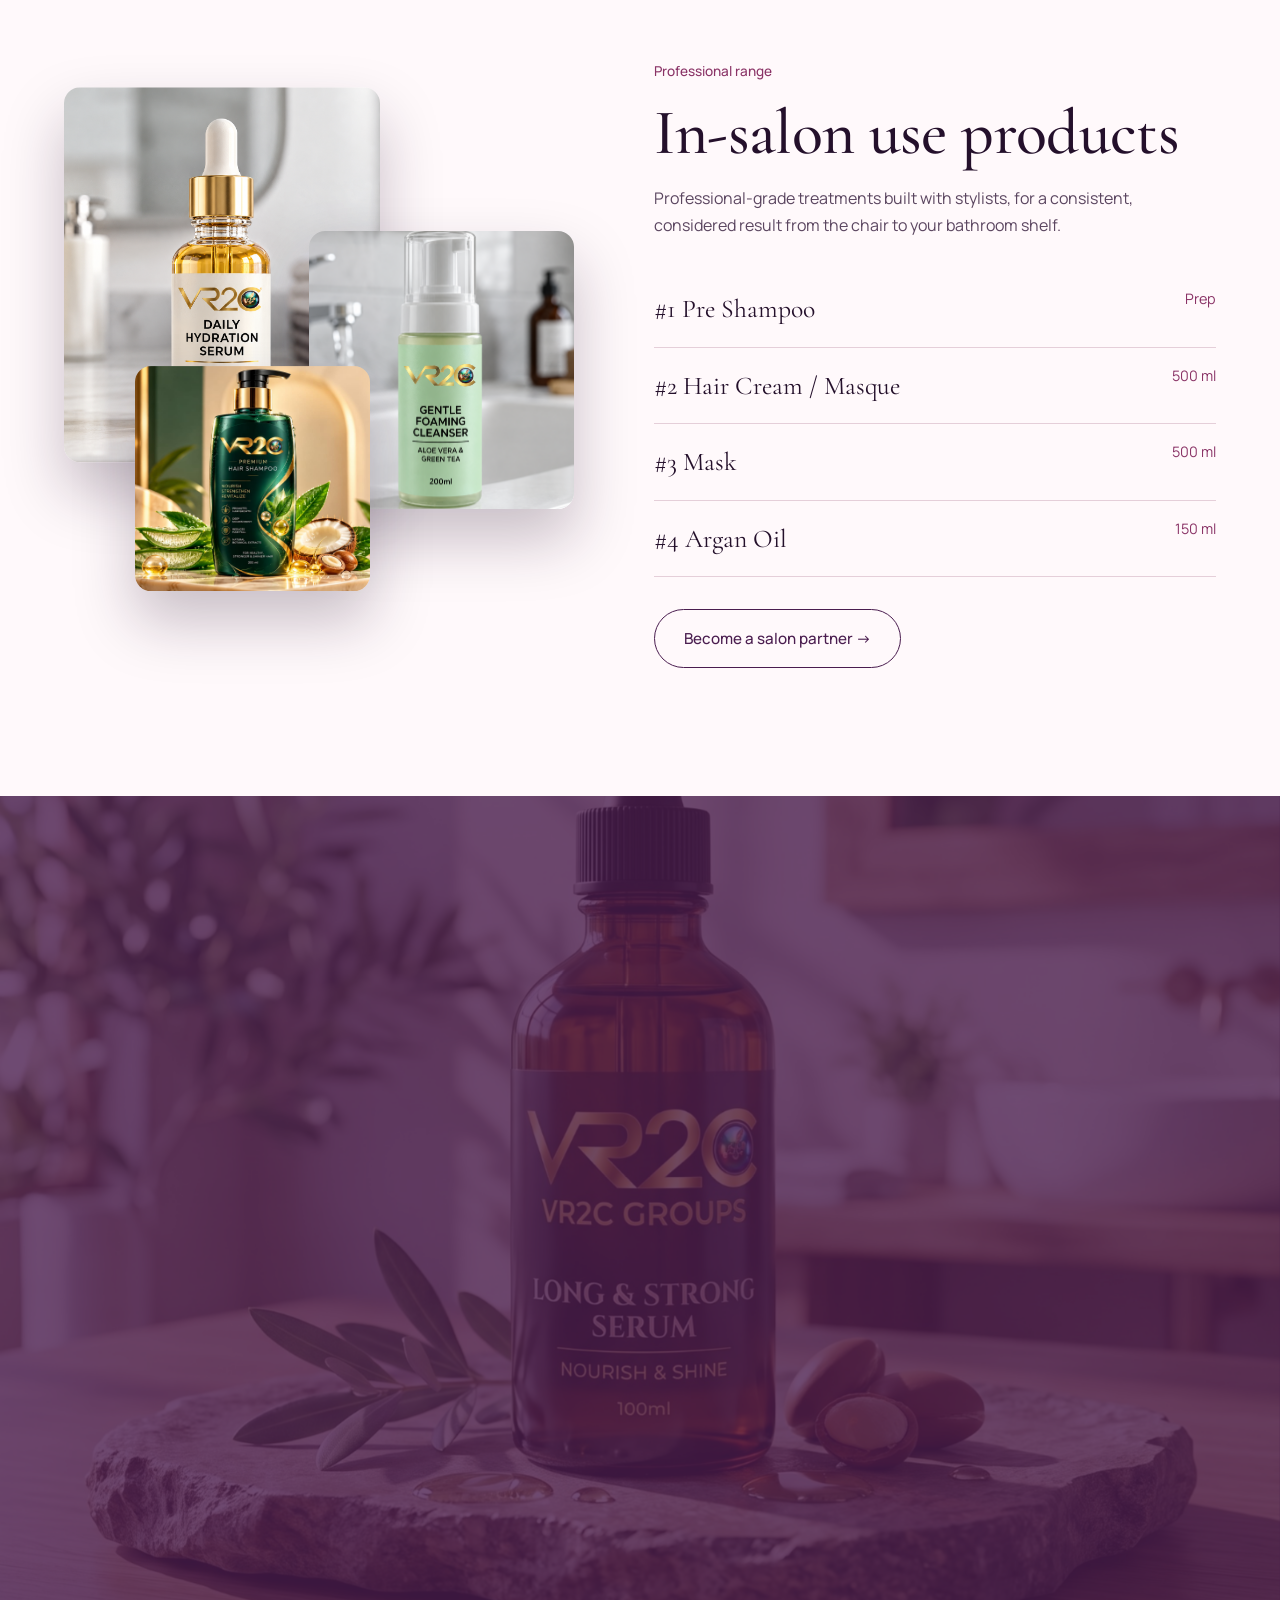
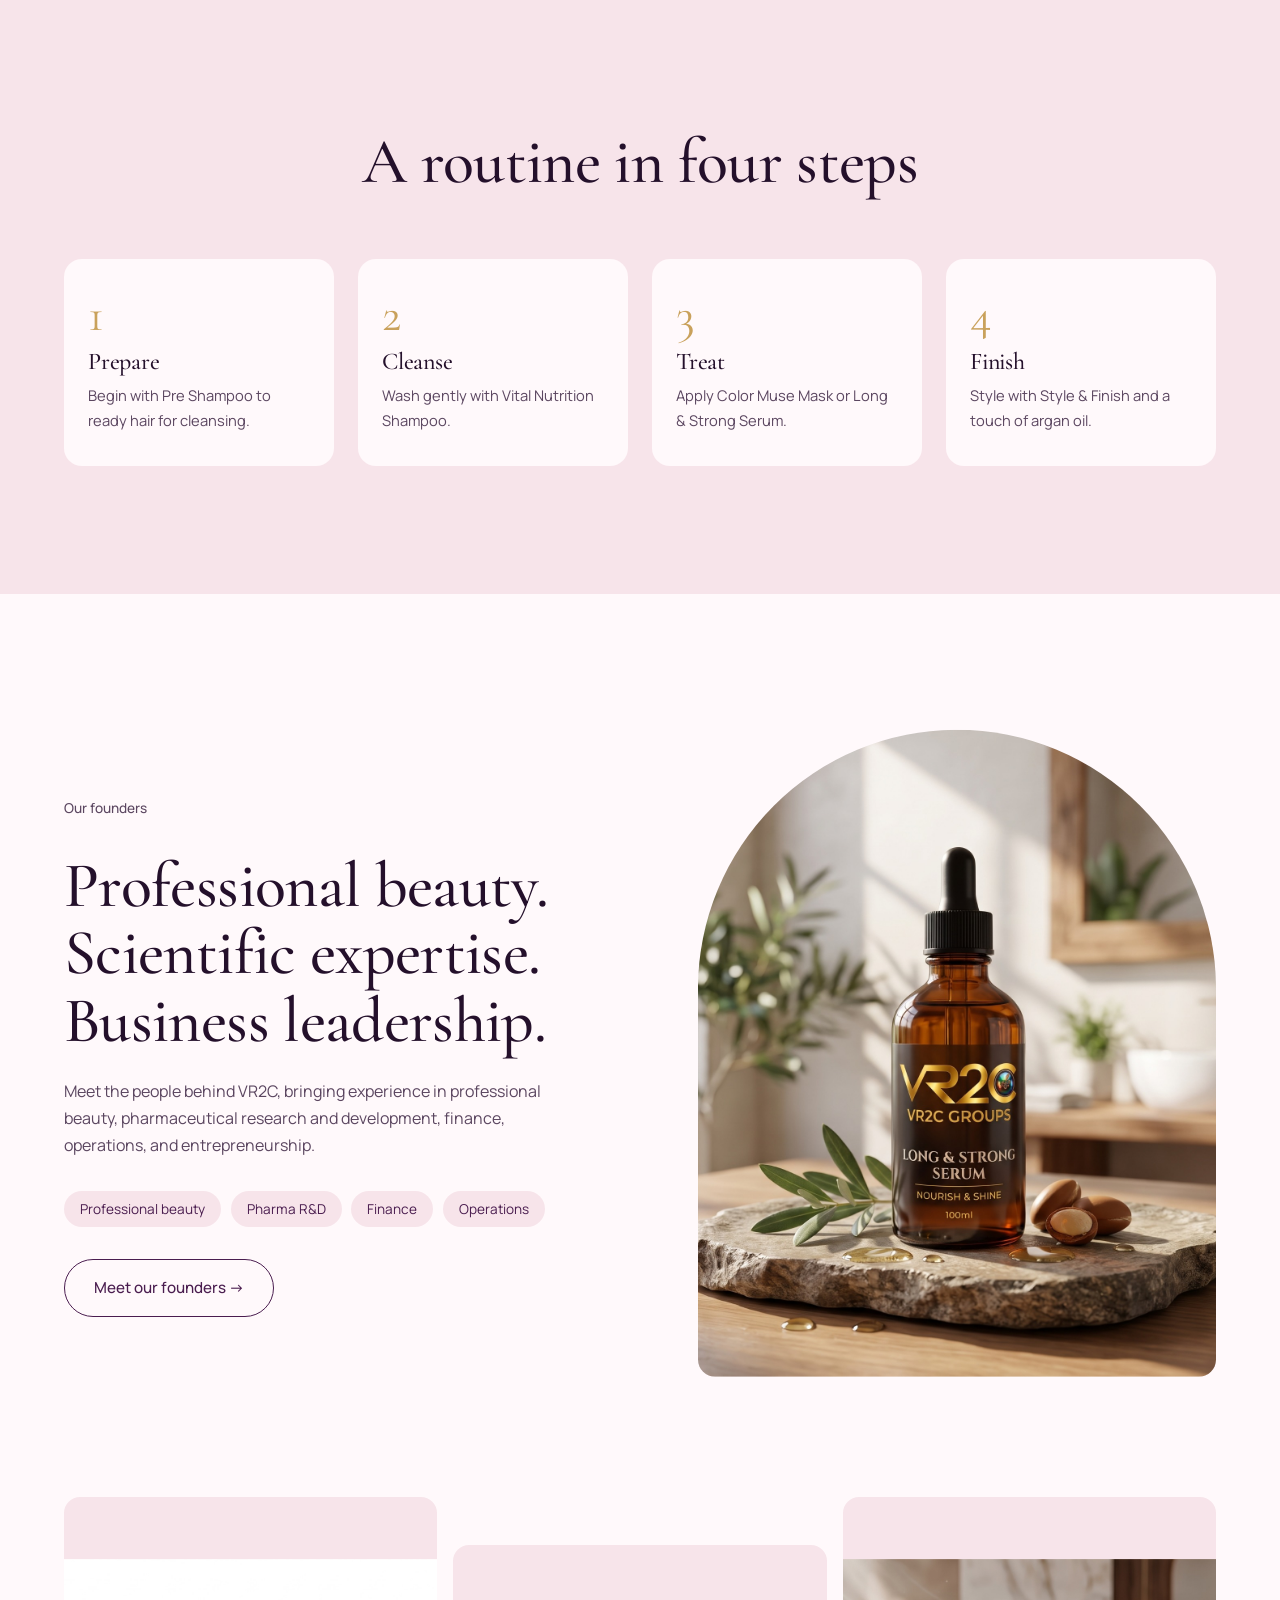
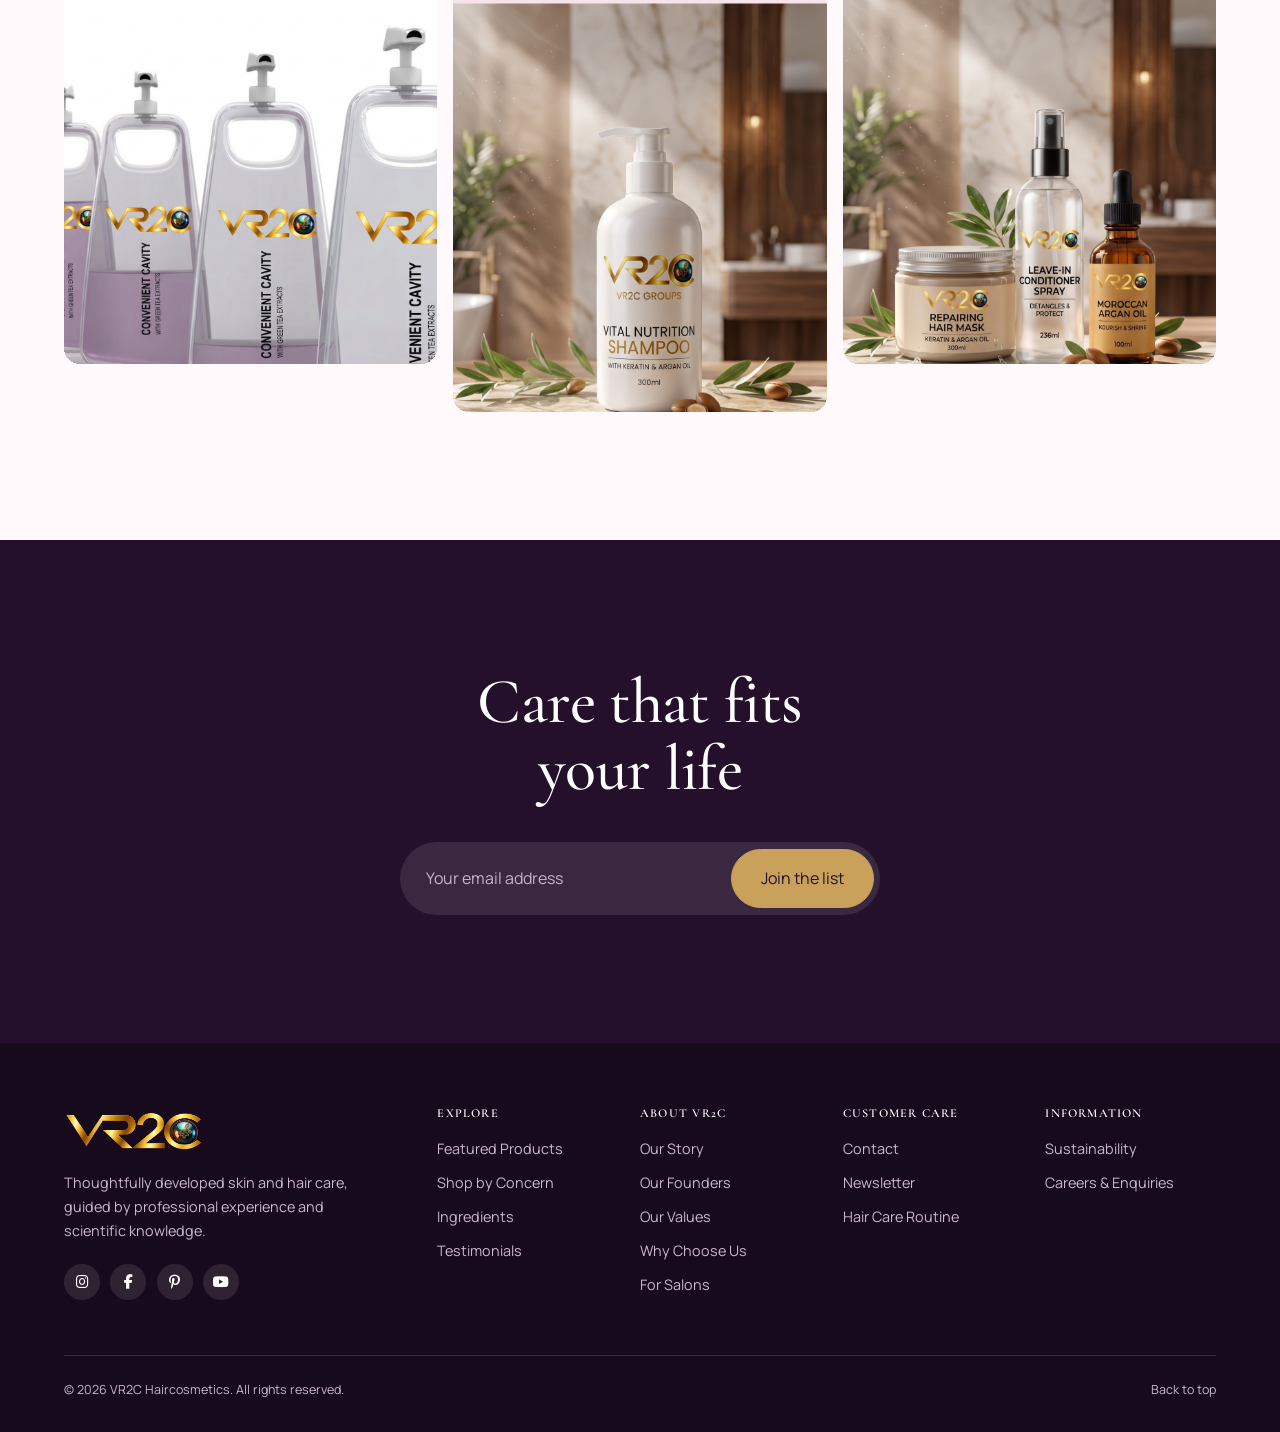
==== commit 87c3ac33: "Fix 1000134054.jpeg image paths across site and provide backward-compatible png alias" ====
--- a/index.html
+++ b/index.html
@@ -475,7 +475,7 @@
     <div class="stack rv">
       <img class="s1" src="assets/1000133905.png" alt="In-salon product" data-parallax="-0.05" loading="lazy">
       <img class="s2" src="assets/1000134051.png" alt="In-salon product" data-parallax="0.07" loading="lazy">
-      <img class="s3" src="assets/1000134054.png" alt="In-salon product" data-parallax="-0.1" loading="lazy">
+      <img class="s3" src="assets/1000134054.jpeg" alt="In-salon product" data-parallax="-0.1" loading="lazy">
     </div>
     <div class="rv">
       <p class="kicker">Professional range</p>
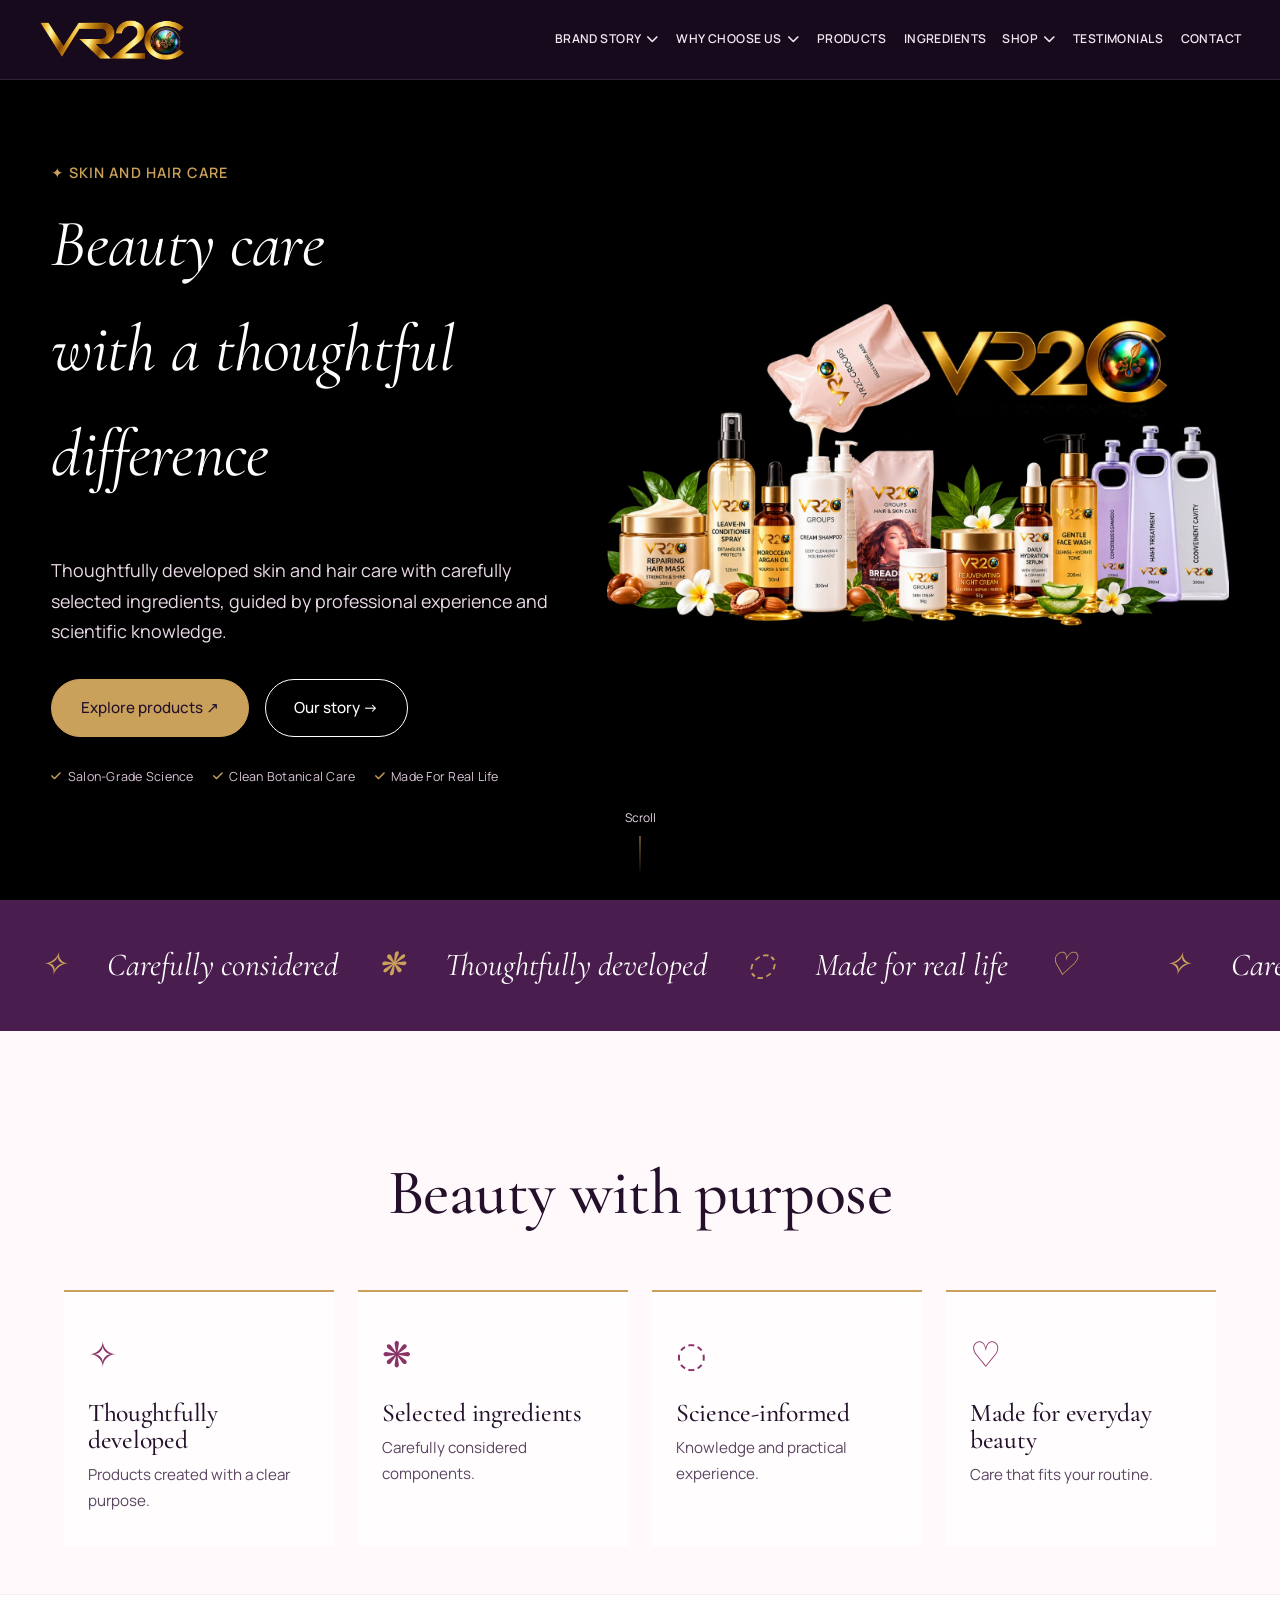
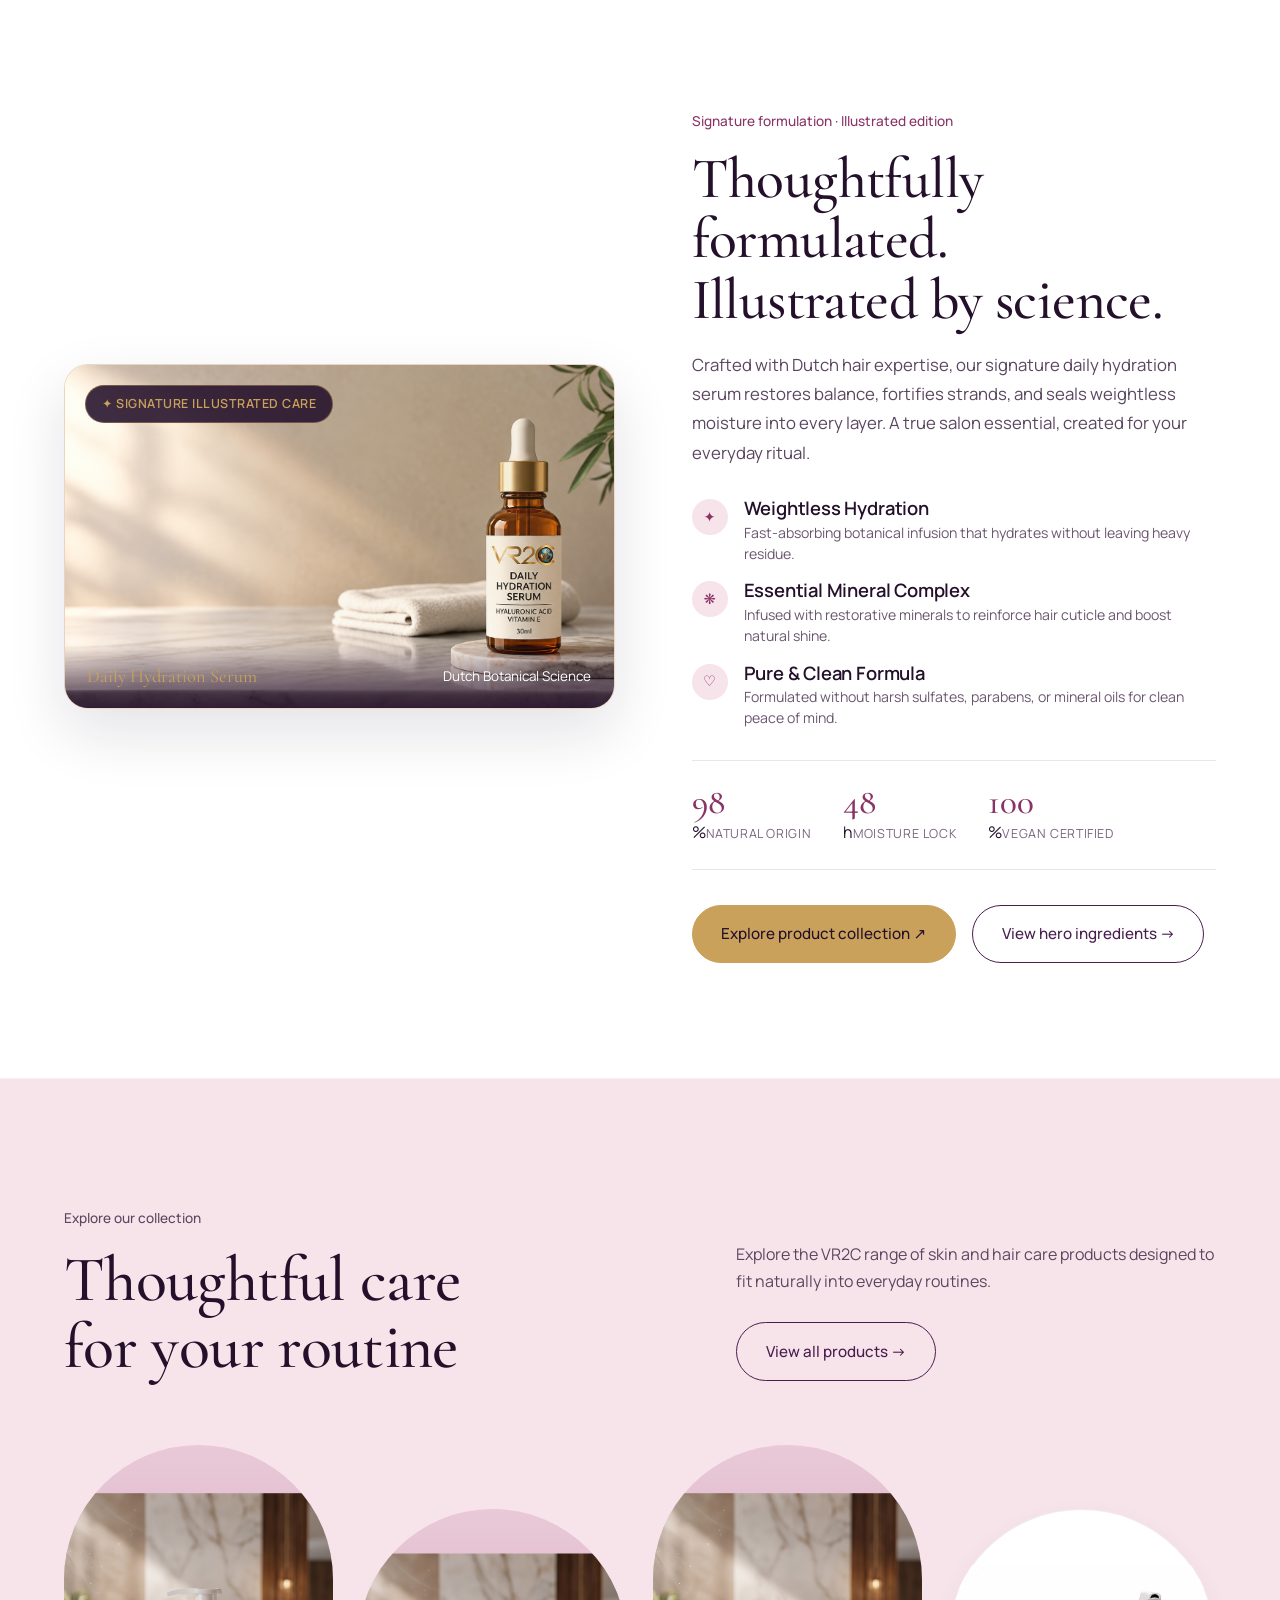
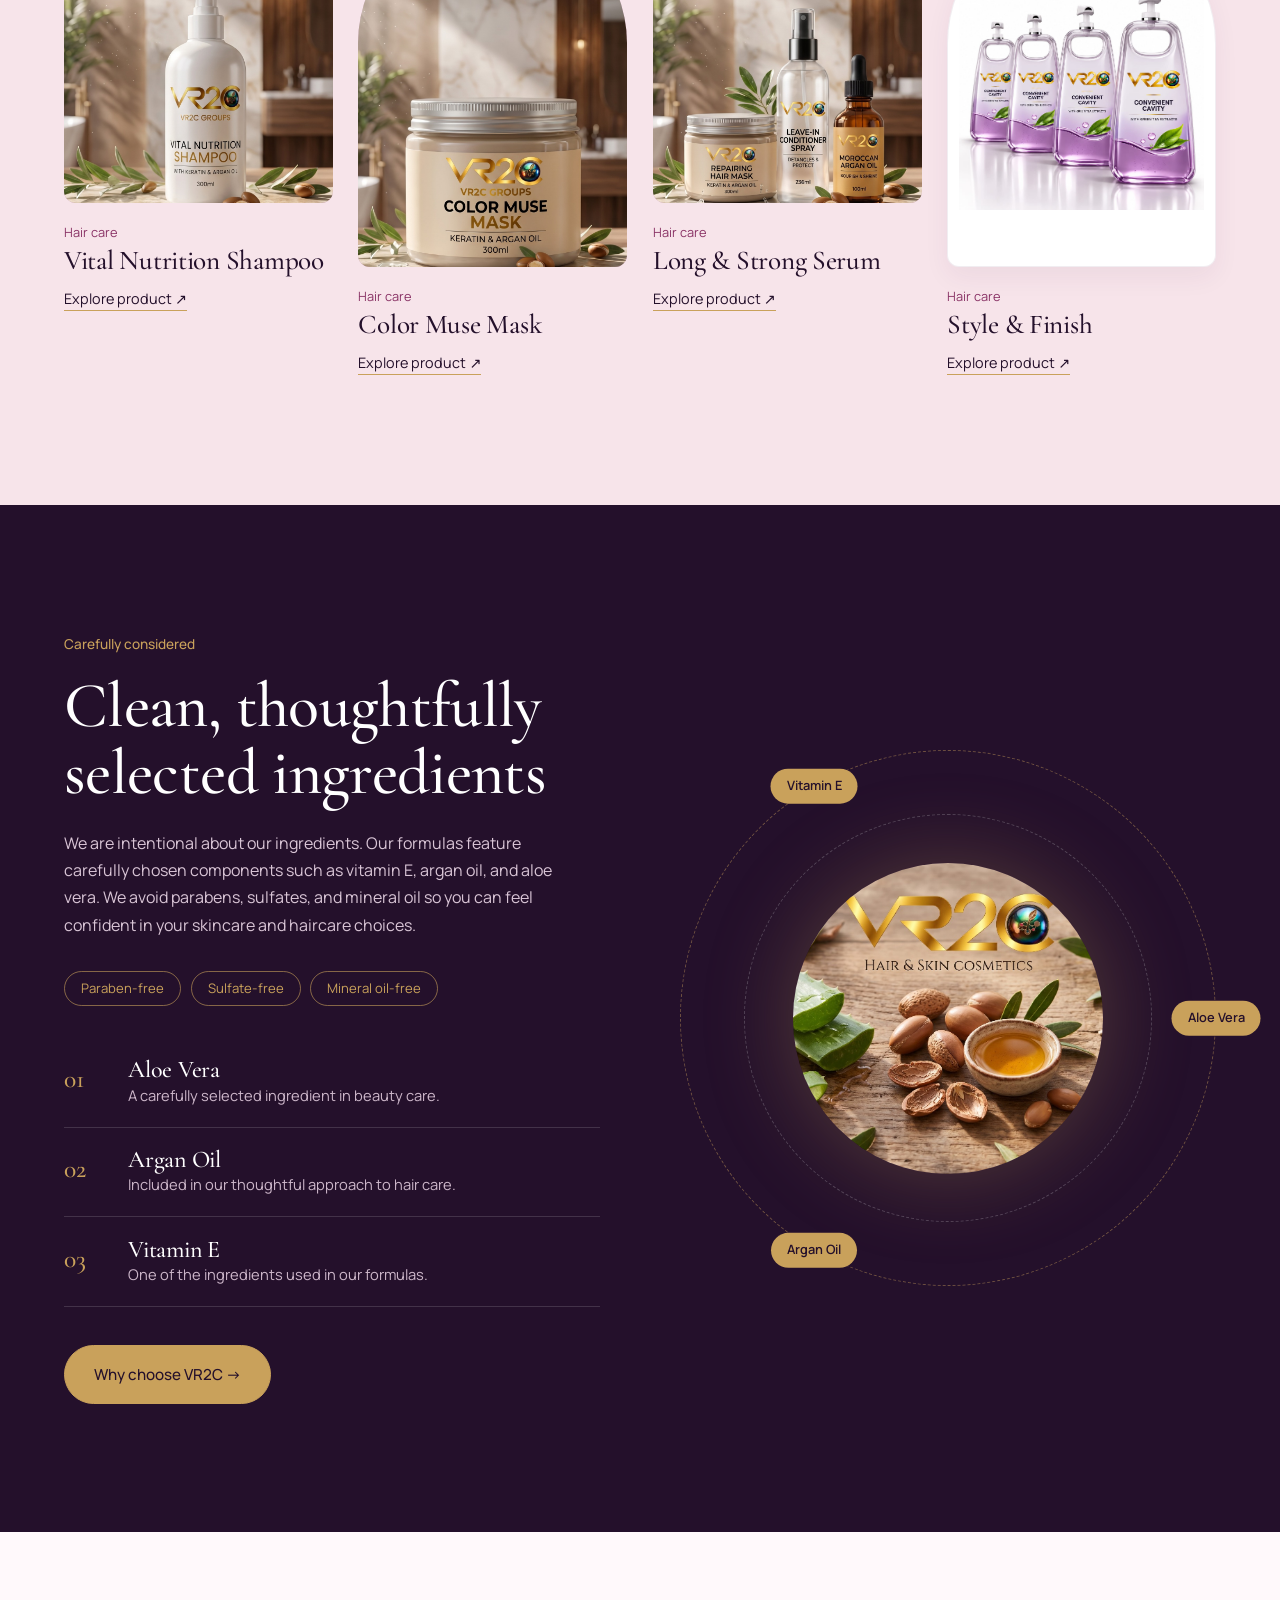
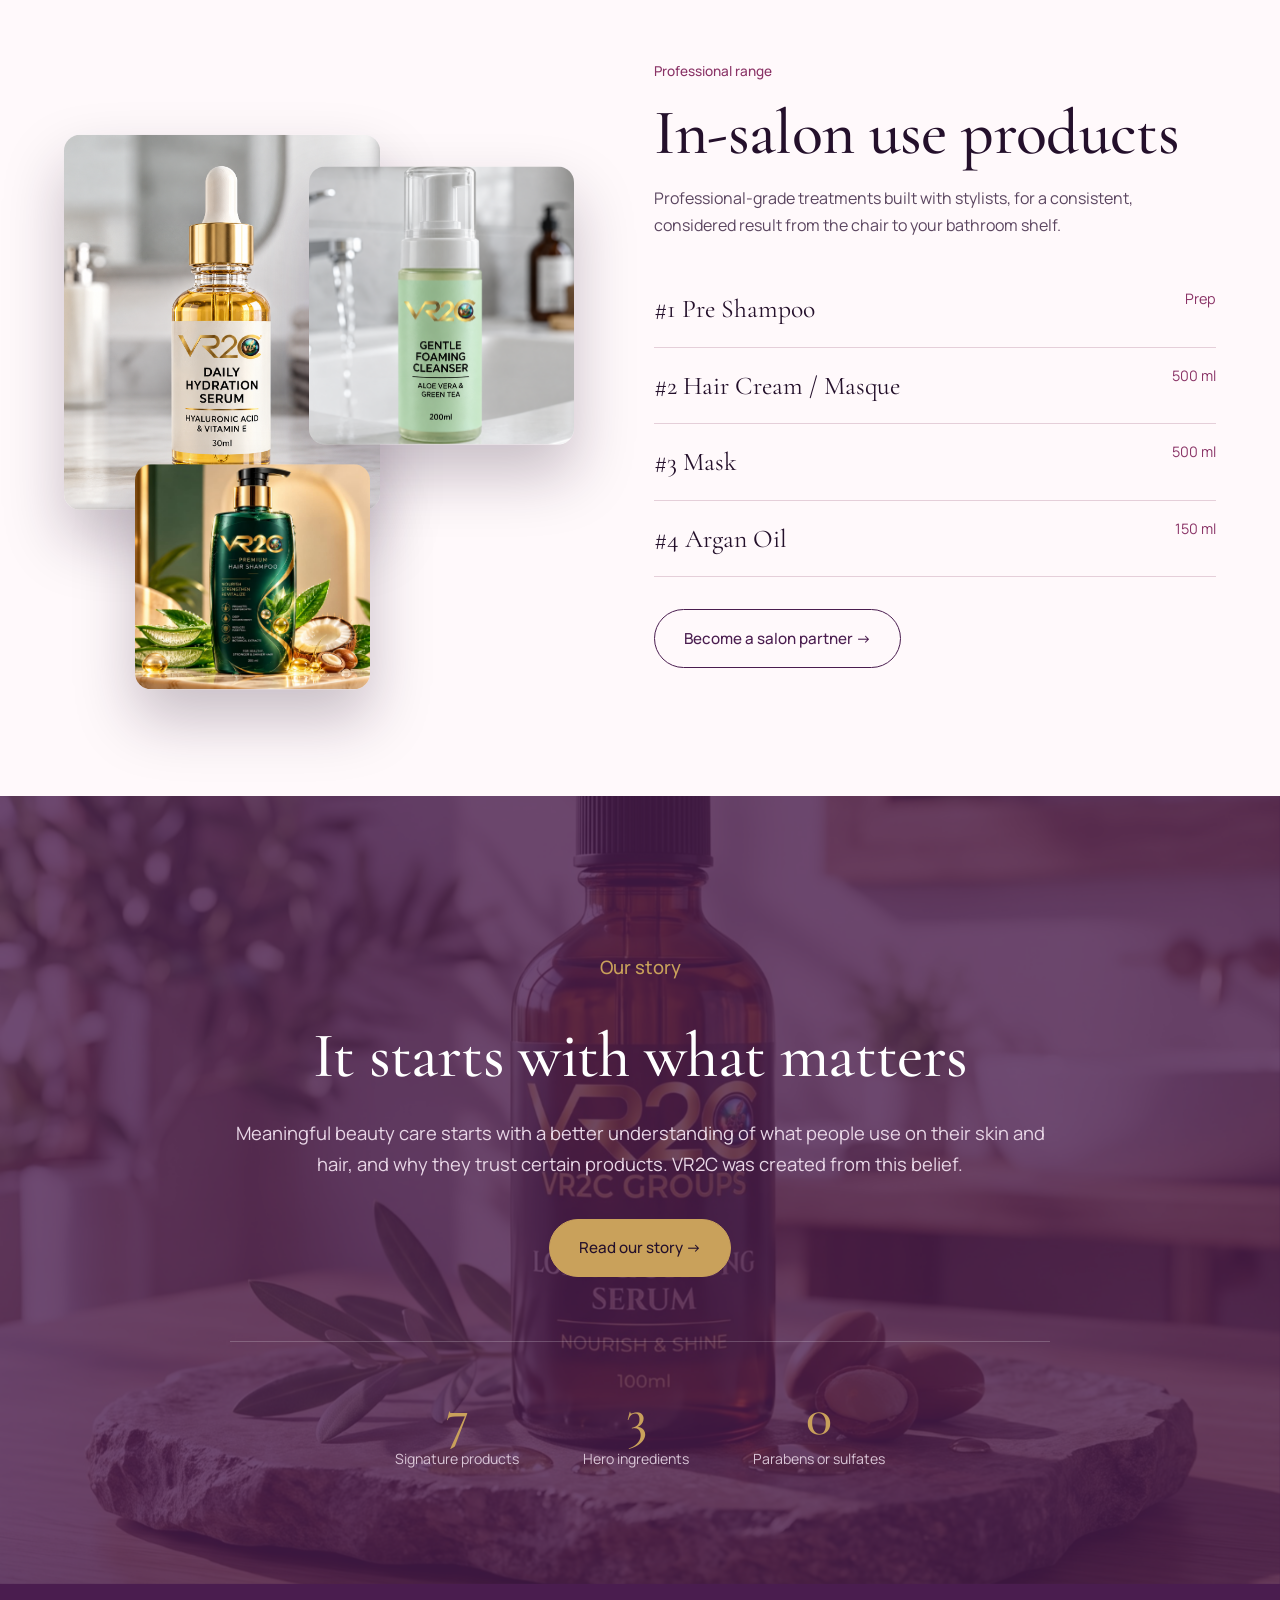
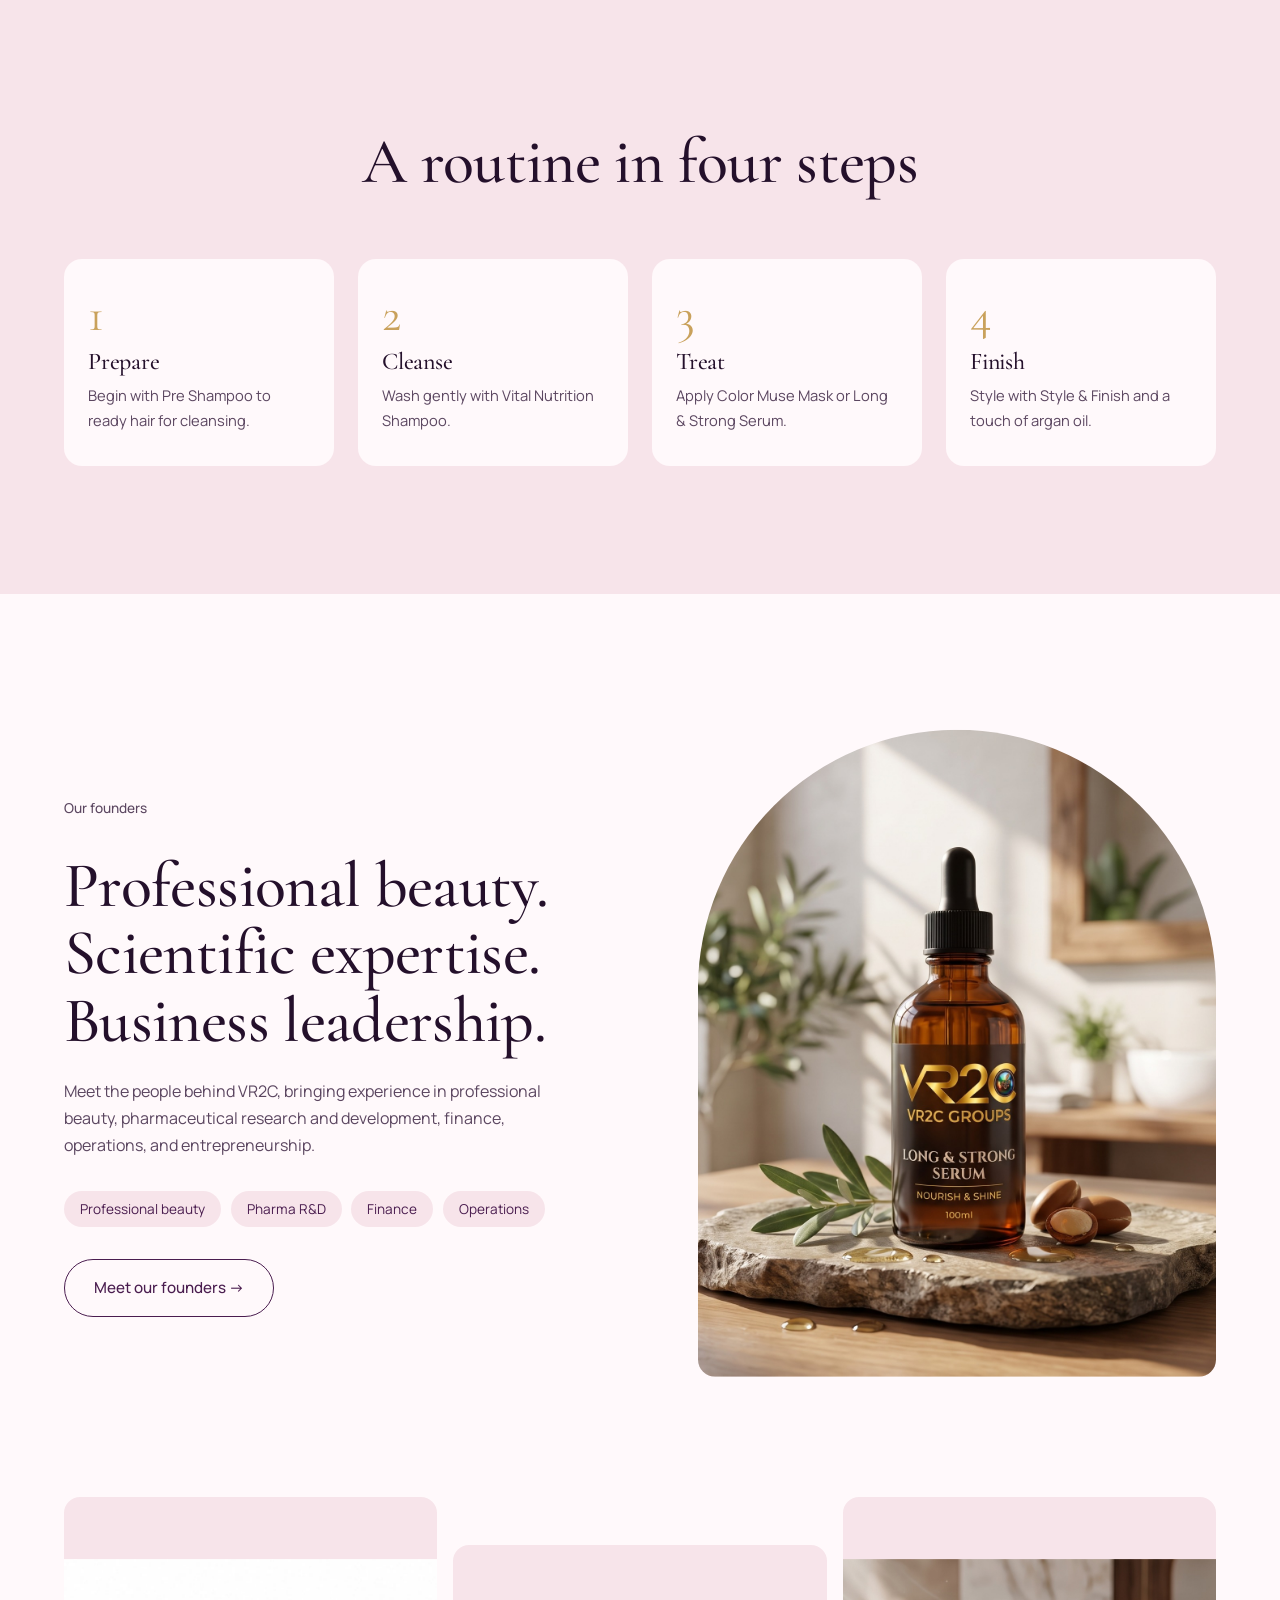
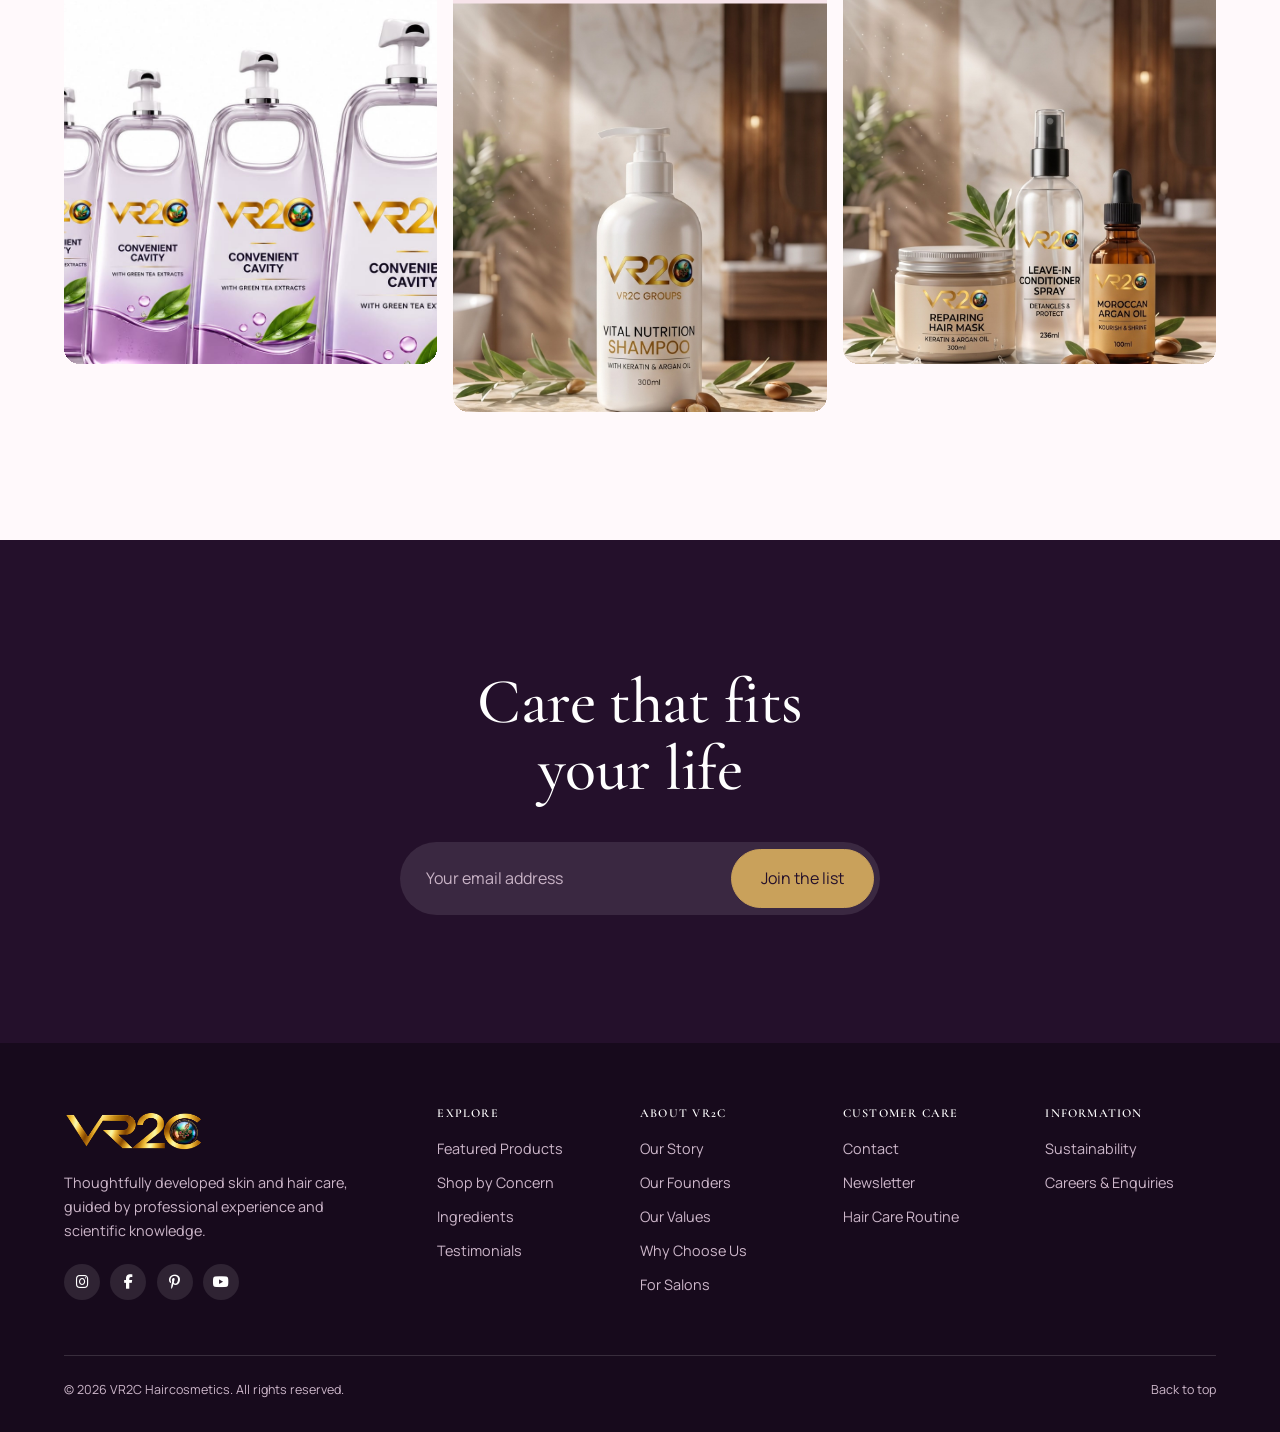
==== commit 41a86f24: "Standardize clean canonical URLs across headers, footers, CTAs, and page titles" ====
--- a/index.html
+++ b/index.html
@@ -291,7 +291,7 @@
       <div class="nav-dropdown">
         <a href="brand-story.html" class="nav-link">Brand Story <i class="fas fa-chevron-down" aria-hidden="true"></i></a>
         <div class="dropdown-menu">
-          <a href="brand-story.html#story" class="dropdown-item">Our Story</a>
+          <a href="brand-story.html" class="dropdown-item">Our Story</a>
           <a href="our-founders.html" class="dropdown-item">Founder &amp; Company Story</a>
           <a href="brand-story.html#values" class="dropdown-item">Our Values</a>
         </div>
@@ -299,8 +299,8 @@
       <div class="nav-dropdown">
         <a href="why-choose-us.html" class="nav-link">Why Choose Us <i class="fas fa-chevron-down" aria-hidden="true"></i></a>
         <div class="dropdown-menu">
-          <a href="why-choose-us.html#principles" class="dropdown-item">Clean Ingredients</a>
-          <a href="why-choose-us.html#principles" class="dropdown-item">Care Standards</a>
+          <a href="why-choose-us.html" class="dropdown-item">Clean Ingredients</a>
+          <a href="why-choose-us.html" class="dropdown-item">Care Standards</a>
           <a href="why-choose-us.html#standards" class="dropdown-item">Sustainability</a>
         </div>
       </div>
@@ -316,12 +316,12 @@
       <div class="nav-dropdown">
         <a href="shop-by-concern.html" class="nav-link">Shop <i class="fas fa-chevron-down" aria-hidden="true"></i></a>
         <div class="dropdown-menu">
-          <a href="shop-by-concern.html#concerns" class="dropdown-item">Shop by Concern</a>
-          <a href="featured-products.html#collection" class="dropdown-item">Featured Products</a>
+          <a href="shop-by-concern.html" class="dropdown-item">Shop by Concern</a>
+          <a href="featured-products.html" class="dropdown-item">Featured Products</a>
         </div>
       </div>
-      <a href="testimonials.html#client-stories" class="nav-link">Testimonials</a>
-      <a href="contact-us.html#contact-form" class="nav-link">Contact</a>
+      <a href="testimonials.html" class="nav-link">Testimonials</a>
+      <a href="contact-us.html" class="nav-link">Contact</a>
     </nav>
 
     <button type="button" class="mobile-menu-btn" id="mobileMenuBtn" aria-controls="mobileNavDrawer" aria-expanded="false" aria-label="Open navigation">
@@ -340,8 +340,8 @@
       <h1><span><i>Beauty care</i></span><span><i>with a thoughtful</i></span><span><i>difference</i></span></h1>
       <p class="lead">Thoughtfully developed skin and hair care with carefully selected ingredients, guided by professional experience and scientific knowledge.</p>
       <div class="ctas">
-        <a href="featured-products.html#collection" class="btn solid">Explore products ↗</a>
-        <a href="brand-story.html#story" class="btn line">Our story →</a>
+        <a href="featured-products.html" class="btn solid">Explore products ↗</a>
+        <a href="brand-story.html" class="btn line">Our story →</a>
       </div>
       <div class="hero-badges">
         <span><i class="fas fa-check" aria-hidden="true"></i> Salon-Grade Science</span>
@@ -421,8 +421,8 @@
         <div><strong data-count="100">0</strong>%<span>Vegan certified</span></div>
       </div>
       <div class="spotlight-actions">
-        <a href="featured-products.html#collection" class="btn solid">Explore product collection ↗</a>
-        <a href="ingredient-spotlight.html#ingredients" class="btn dark">View hero ingredients →</a>
+        <a href="featured-products.html" class="btn solid">Explore product collection ↗</a>
+        <a href="ingredient-spotlight.html" class="btn dark">View hero ingredients →</a>
       </div>
     </div>
   </div>
@@ -433,13 +433,13 @@
   <div class="wrap">
     <div class="head rv">
       <div><p class="kicker">Explore our collection</p><h2>Thoughtful care<br>for your routine</h2></div>
-      <div><p>Explore the VR2C range of skin and hair care products designed to fit naturally into everyday routines.</p><br><a href="featured-products.html#collection" class="btn dark">View all products →</a></div>
+      <div><p>Explore the VR2C range of skin and hair care products designed to fit naturally into everyday routines.</p><br><a href="featured-products.html" class="btn dark">View all products →</a></div>
     </div>
     <div class="pgrid">
-      <article class="card rv"><div class="pic"><img src="assets/bodyimage(1).jpeg" alt="Vital Nutrition Shampoo" data-parallax="-0.06" loading="lazy"></div><small>Hair care</small><h3>Vital Nutrition Shampoo</h3><a href="featured-products.html#collection">Explore product ↗</a></article>
-      <article class="card rv"><div class="pic"><img src="assets/bodyimage(2).jpeg" alt="Color Muse Mask" data-parallax="-0.06" loading="lazy"></div><small>Hair care</small><h3>Color Muse Mask</h3><a href="featured-products.html#collection">Explore product ↗</a></article>
-      <article class="card rv"><div class="pic"><img src="assets/bodyimage(3).jpeg" alt="Long and Strong Serum" data-parallax="-0.06" loading="lazy"></div><small>Hair care</small><h3>Long &amp; Strong Serum</h3><a href="featured-products.html#collection">Explore product ↗</a></article>
-      <article class="card rv card-full-img"><div class="pic pic-contain"><img src="assets/bodyimage(6).jpeg" alt="Style &amp; Finish" class="img-contain" loading="lazy"></div><small>Hair care</small><h3>Style &amp; Finish</h3><a href="featured-products.html#collection">Explore product ↗</a></article>
+      <article class="card rv"><div class="pic"><img src="assets/bodyimage(1).jpeg" alt="Vital Nutrition Shampoo" data-parallax="-0.06" loading="lazy"></div><small>Hair care</small><h3>Vital Nutrition Shampoo</h3><a href="featured-products.html">Explore product ↗</a></article>
+      <article class="card rv"><div class="pic"><img src="assets/bodyimage(2).jpeg" alt="Color Muse Mask" data-parallax="-0.06" loading="lazy"></div><small>Hair care</small><h3>Color Muse Mask</h3><a href="featured-products.html">Explore product ↗</a></article>
+      <article class="card rv"><div class="pic"><img src="assets/bodyimage(3).jpeg" alt="Long and Strong Serum" data-parallax="-0.06" loading="lazy"></div><small>Hair care</small><h3>Long &amp; Strong Serum</h3><a href="featured-products.html">Explore product ↗</a></article>
+      <article class="card rv card-full-img"><div class="pic pic-contain"><img src="assets/bodyimage(6).jpeg" alt="Style &amp; Finish" class="img-contain" loading="lazy"></div><small>Hair care</small><h3>Style &amp; Finish</h3><a href="featured-products.html">Explore product ↗</a></article>
     </div>
   </div>
 </section>
@@ -457,7 +457,7 @@
         <li><b>02</b><div><h3>Argan Oil</h3><p>Included in our thoughtful approach to hair care.</p></div></li>
         <li><b>03</b><div><h3>Vitamin E</h3><p>One of the ingredients used in our formulas.</p></div></li>
       </ul>
-      <a href="why-choose-us.html#principles" class="btn solid">Why choose VR2C →</a>
+      <a href="why-choose-us.html" class="btn solid">Why choose VR2C →</a>
     </div>
     <div class="orbit rv" id="orbit">
       <div class="ring"></div><div class="ring"></div>
@@ -487,7 +487,7 @@
         <div>#3 Mask<span>500 ml</span></div>
         <div>#4 Argan Oil<span>150 ml</span></div>
       </div>
-      <a href="contact-us.html#contact-form" class="btn dark">Become a salon partner →</a>
+      <a href="contact-us.html" class="btn dark">Become a salon partner →</a>
     </div>
   </div>
 </section>
@@ -499,7 +499,7 @@
     <p class="kicker" style="color:var(--gold)">Our story</p>
     <h2>It starts with what matters</h2>
     <p>Meaningful beauty care starts with a better understanding of what people use on their skin and hair, and why they trust certain products. VR2C was created from this belief.</p>
-    <a href="brand-story.html#story" class="btn solid">Read our story →</a>
+    <a href="brand-story.html" class="btn solid">Read our story →</a>
     <div class="stats">
       <div><strong data-count="7">0</strong><span>Signature products</span></div>
       <div><strong data-count="3">0</strong><span>Hero ingredients</span></div>
@@ -570,27 +570,27 @@
     <div>
       <h2 class="footer-heading">Explore</h2>
       <ul class="footer-menu">
-        <li><a href="featured-products.html#collection">Featured Products</a></li>
-        <li><a href="shop-by-concern.html#concerns">Shop by Concern</a></li>
-        <li><a href="ingredient-spotlight.html#ingredients">Ingredients</a></li>
-        <li><a href="testimonials.html#client-stories">Testimonials</a></li>
+        <li><a href="featured-products.html">Featured Products</a></li>
+        <li><a href="shop-by-concern.html">Shop by Concern</a></li>
+        <li><a href="ingredient-spotlight.html">Ingredients</a></li>
+        <li><a href="testimonials.html">Testimonials</a></li>
       </ul>
     </div>
     <div>
       <h2 class="footer-heading">About VR2C</h2>
       <ul class="footer-menu">
-        <li><a href="brand-story.html#story">Our Story</a></li>
+        <li><a href="brand-story.html">Our Story</a></li>
         <li><a href="our-founders.html">Our Founders</a></li>
         <li><a href="brand-story.html#values">Our Values</a></li>
-        <li><a href="why-choose-us.html#principles">Why Choose Us</a></li>
+        <li><a href="why-choose-us.html">Why Choose Us</a></li>
         <li><a href="index.html#salon">For Salons</a></li>
       </ul>
     </div>
     <div>
       <h2 class="footer-heading">Customer Care</h2>
       <ul class="footer-menu">
-        <li><a href="contact-us.html#contact-form">Contact</a></li>
-        <li><a href="newsletter.html#journal">Newsletter</a></li>
+        <li><a href="contact-us.html">Contact</a></li>
+        <li><a href="newsletter.html">Newsletter</a></li>
         <li><a href="index.html#routine">Hair Care Routine</a></li>
       </ul>
     </div>
@@ -598,7 +598,7 @@
       <h2 class="footer-heading">Information</h2>
       <ul class="footer-menu">
         <li><a href="why-choose-us.html#standards">Sustainability</a></li>
-        <li><a href="contact-us.html#contact-form">Careers &amp; Enquiries</a></li>
+        <li><a href="contact-us.html">Careers &amp; Enquiries</a></li>
       </ul>
     </div>
   </div>
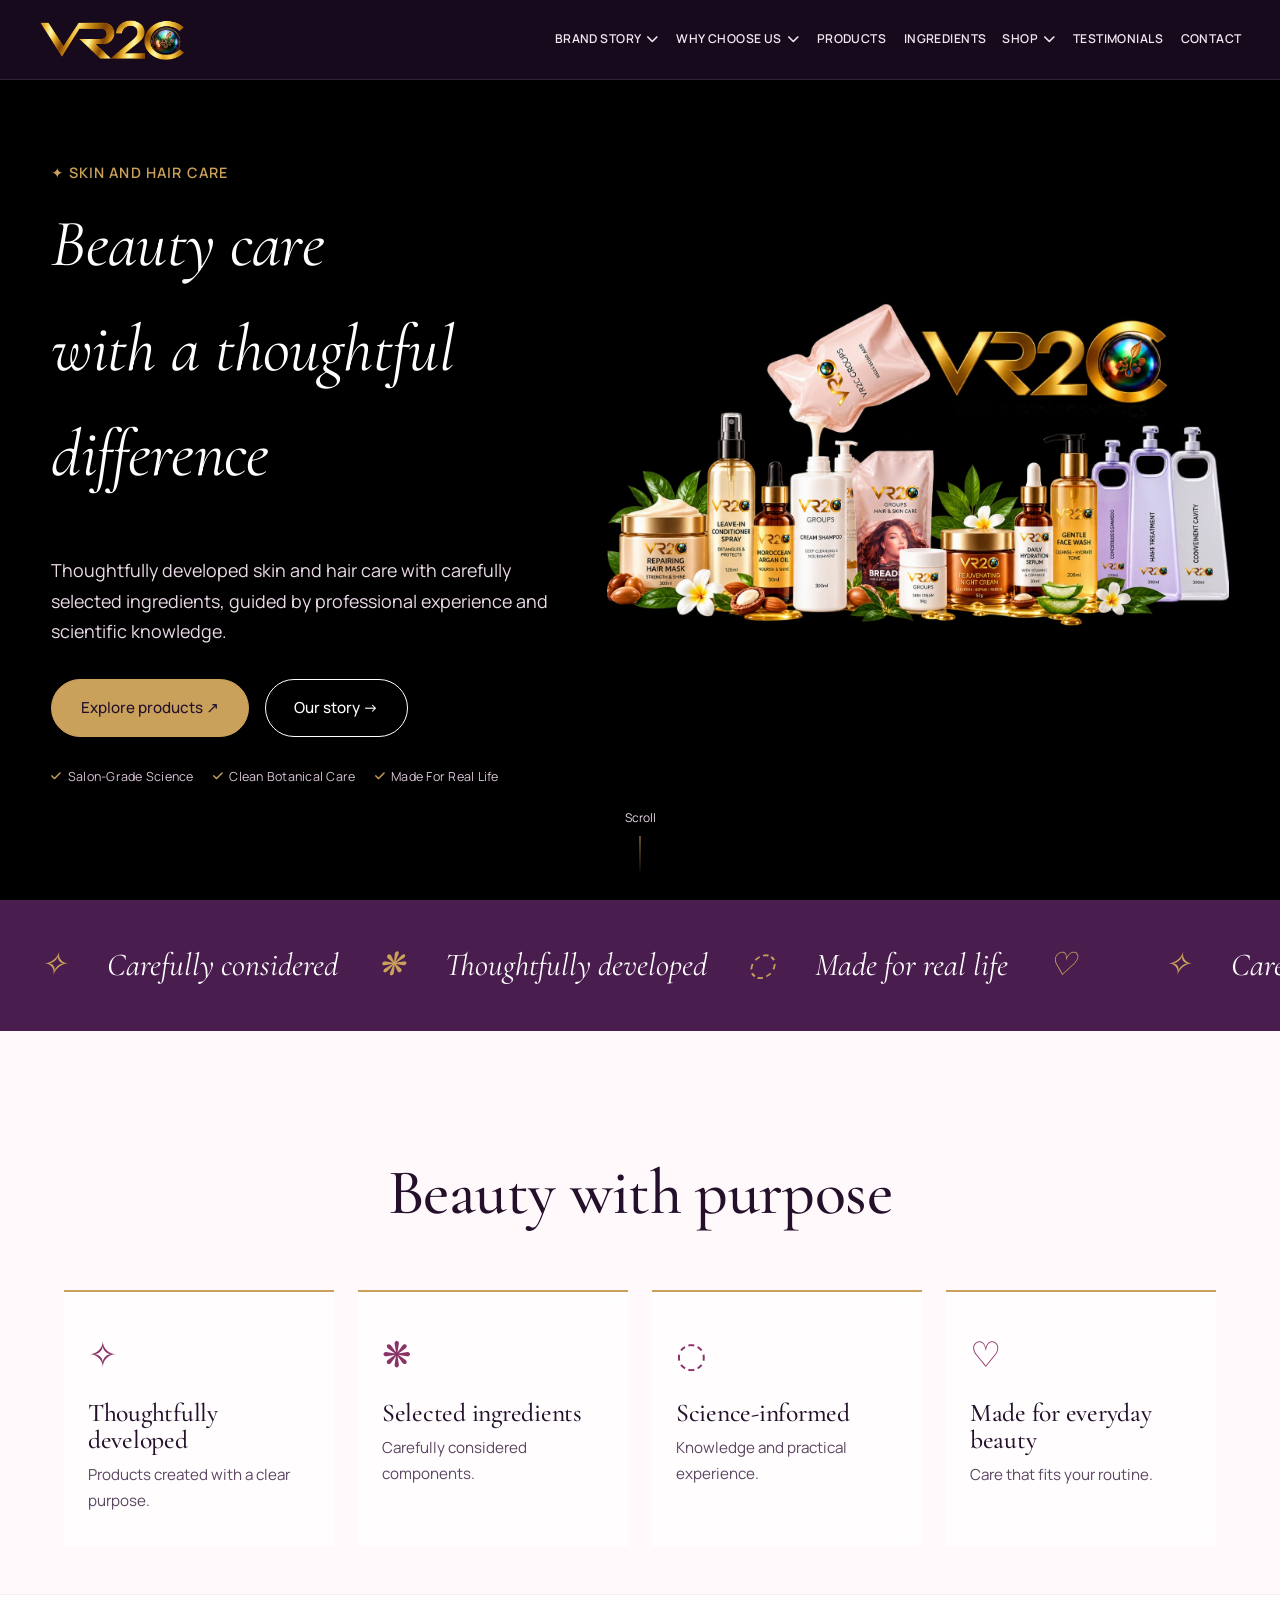
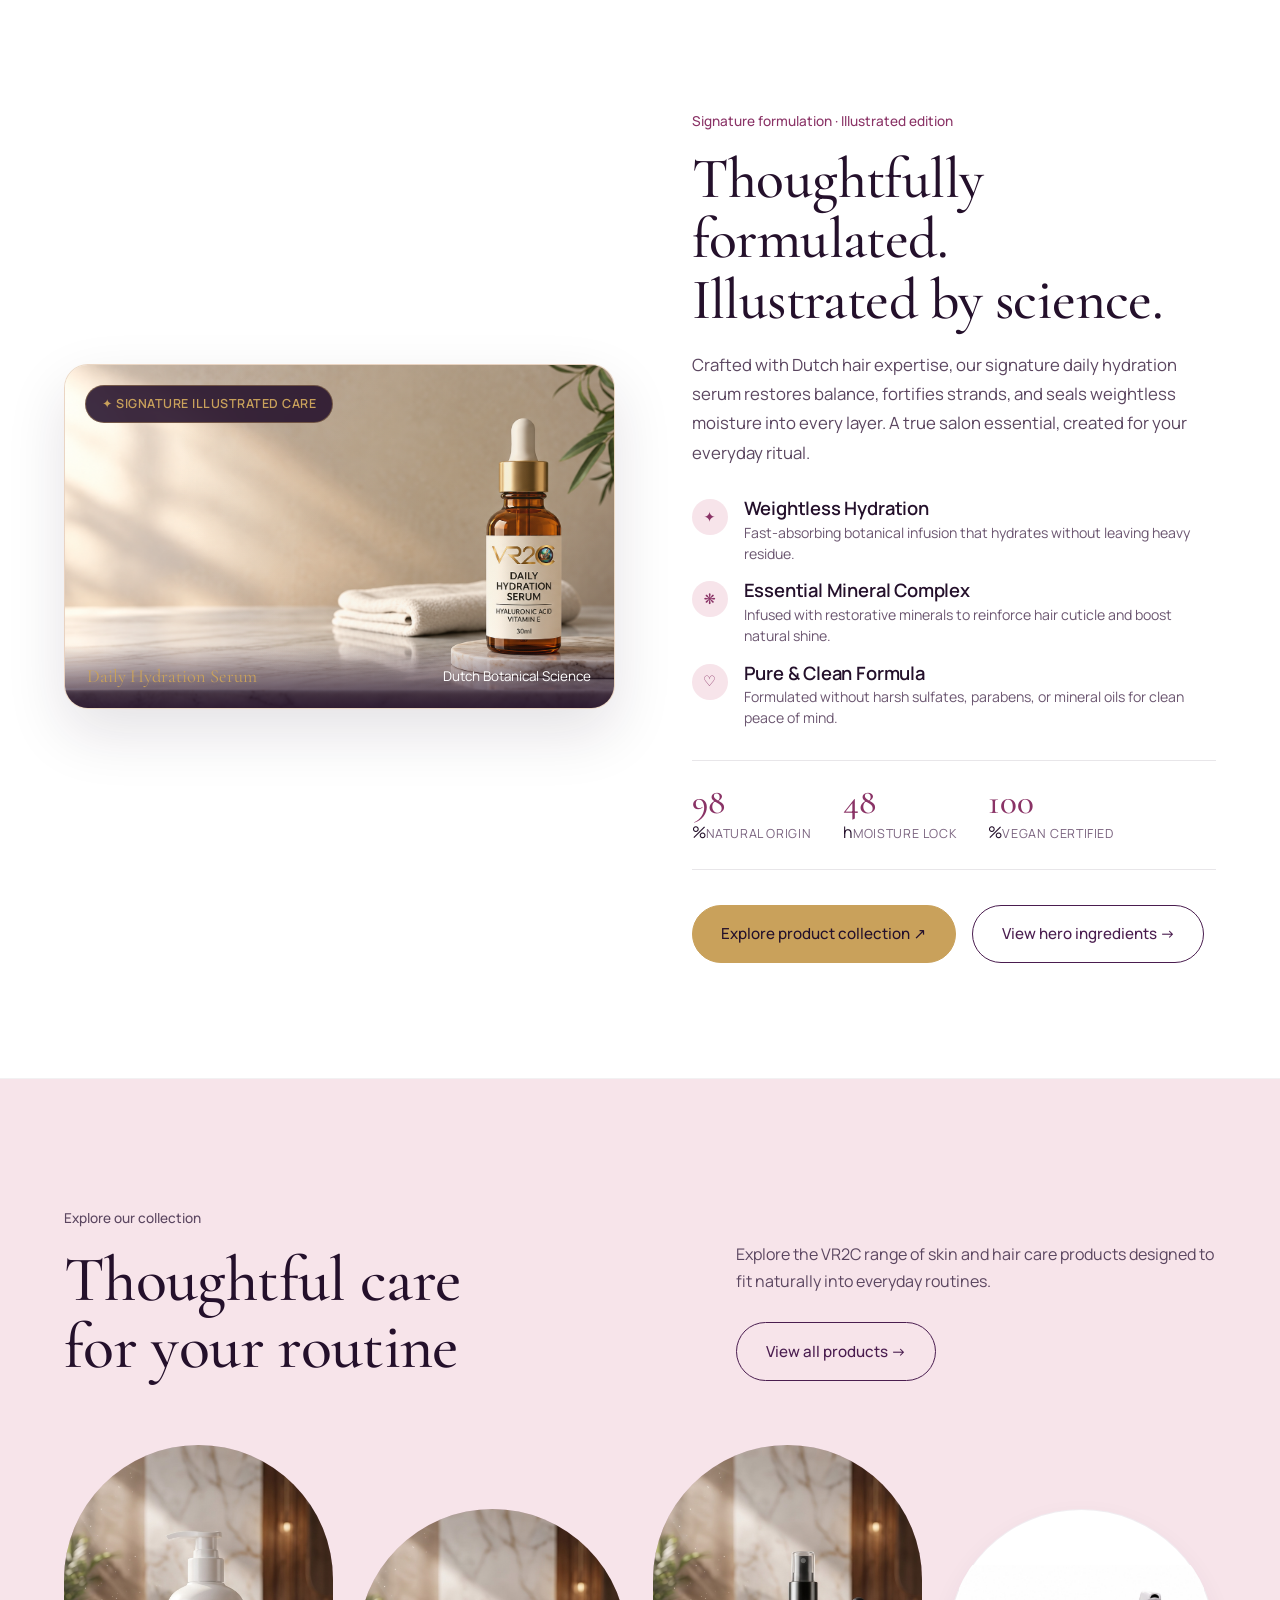
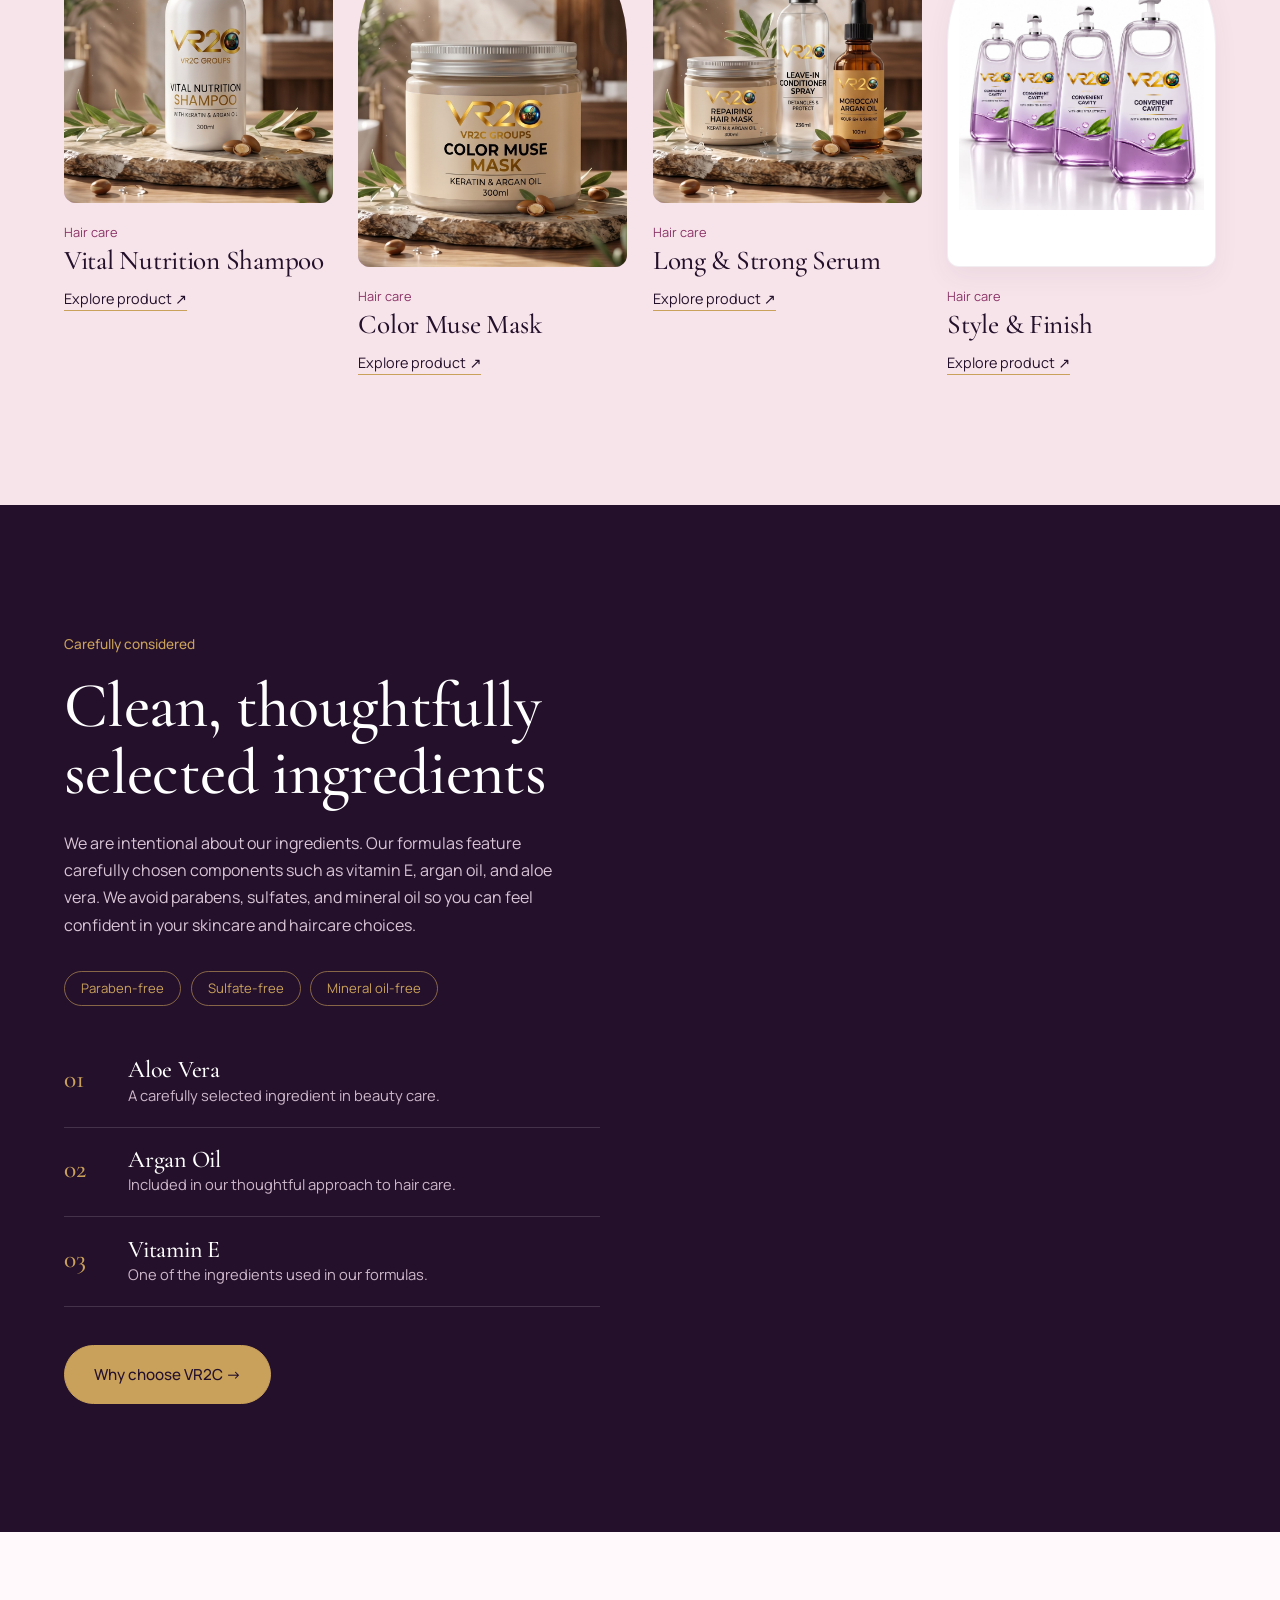
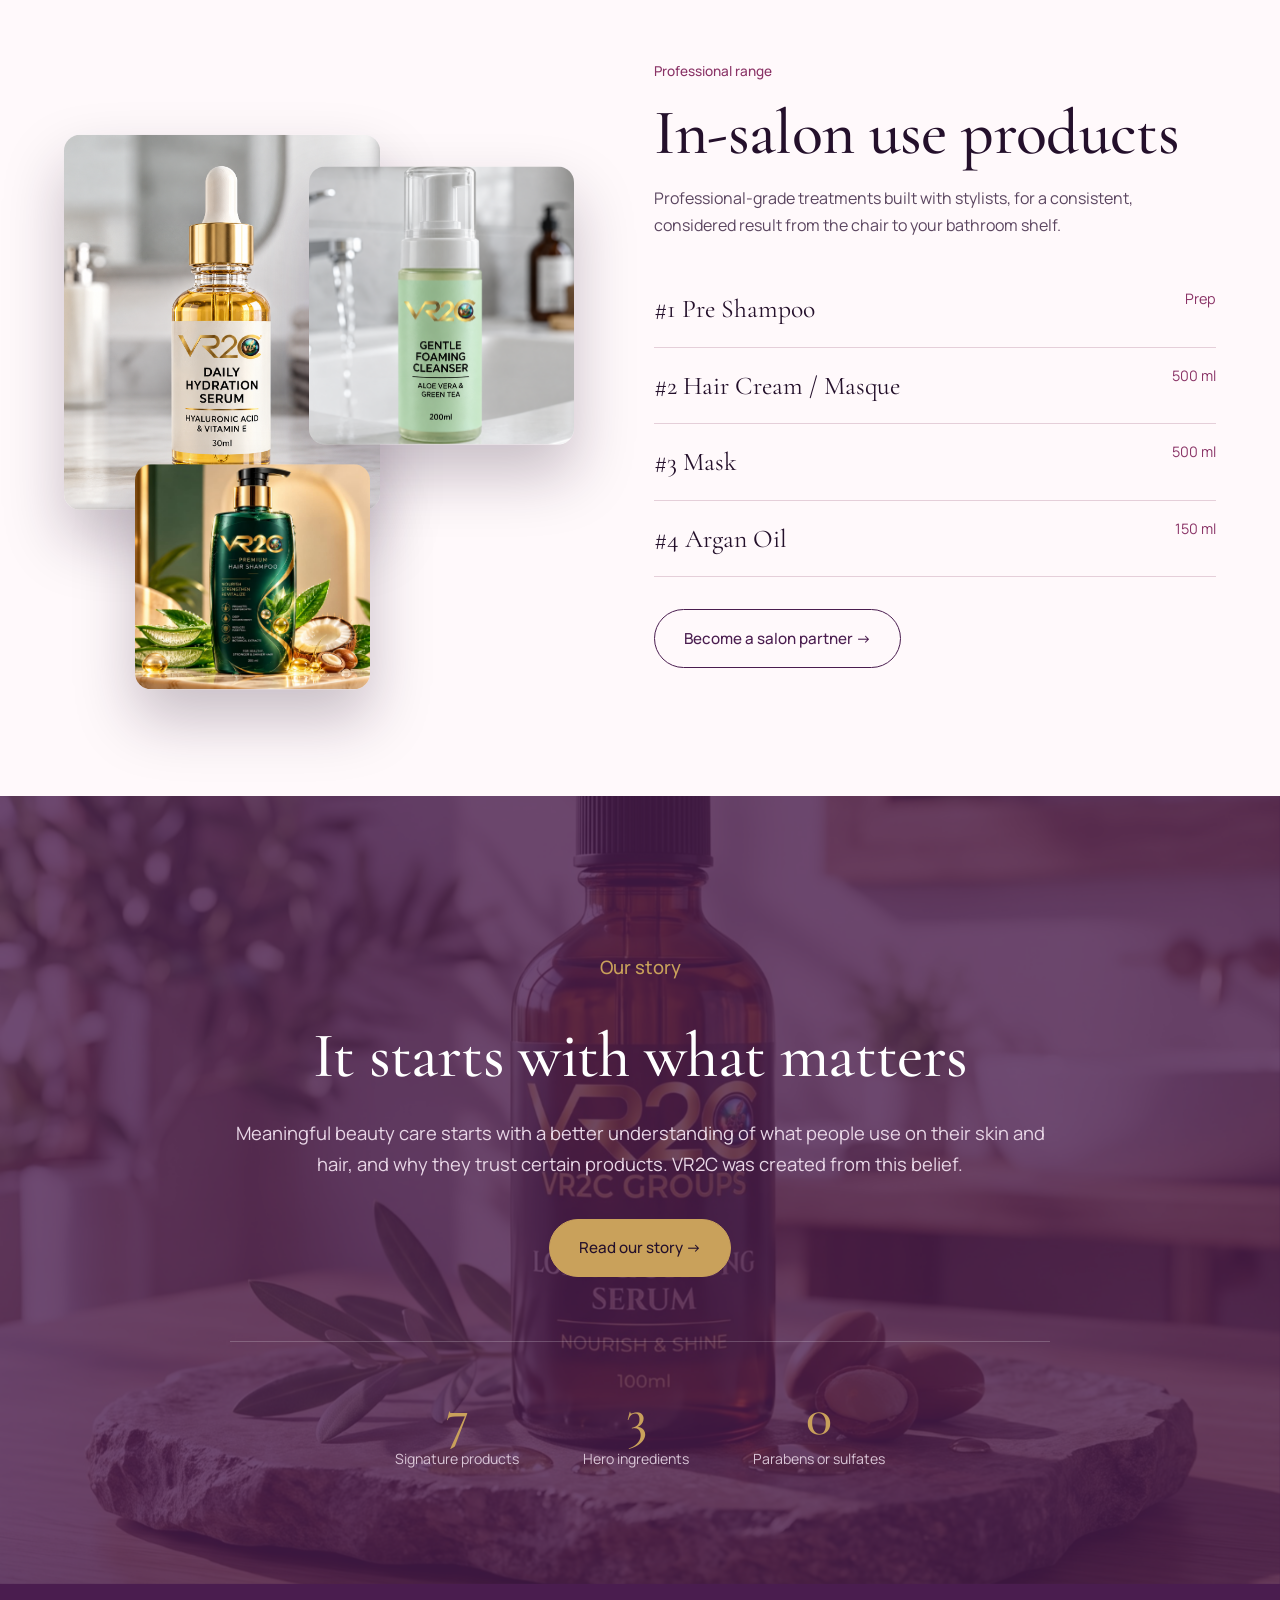
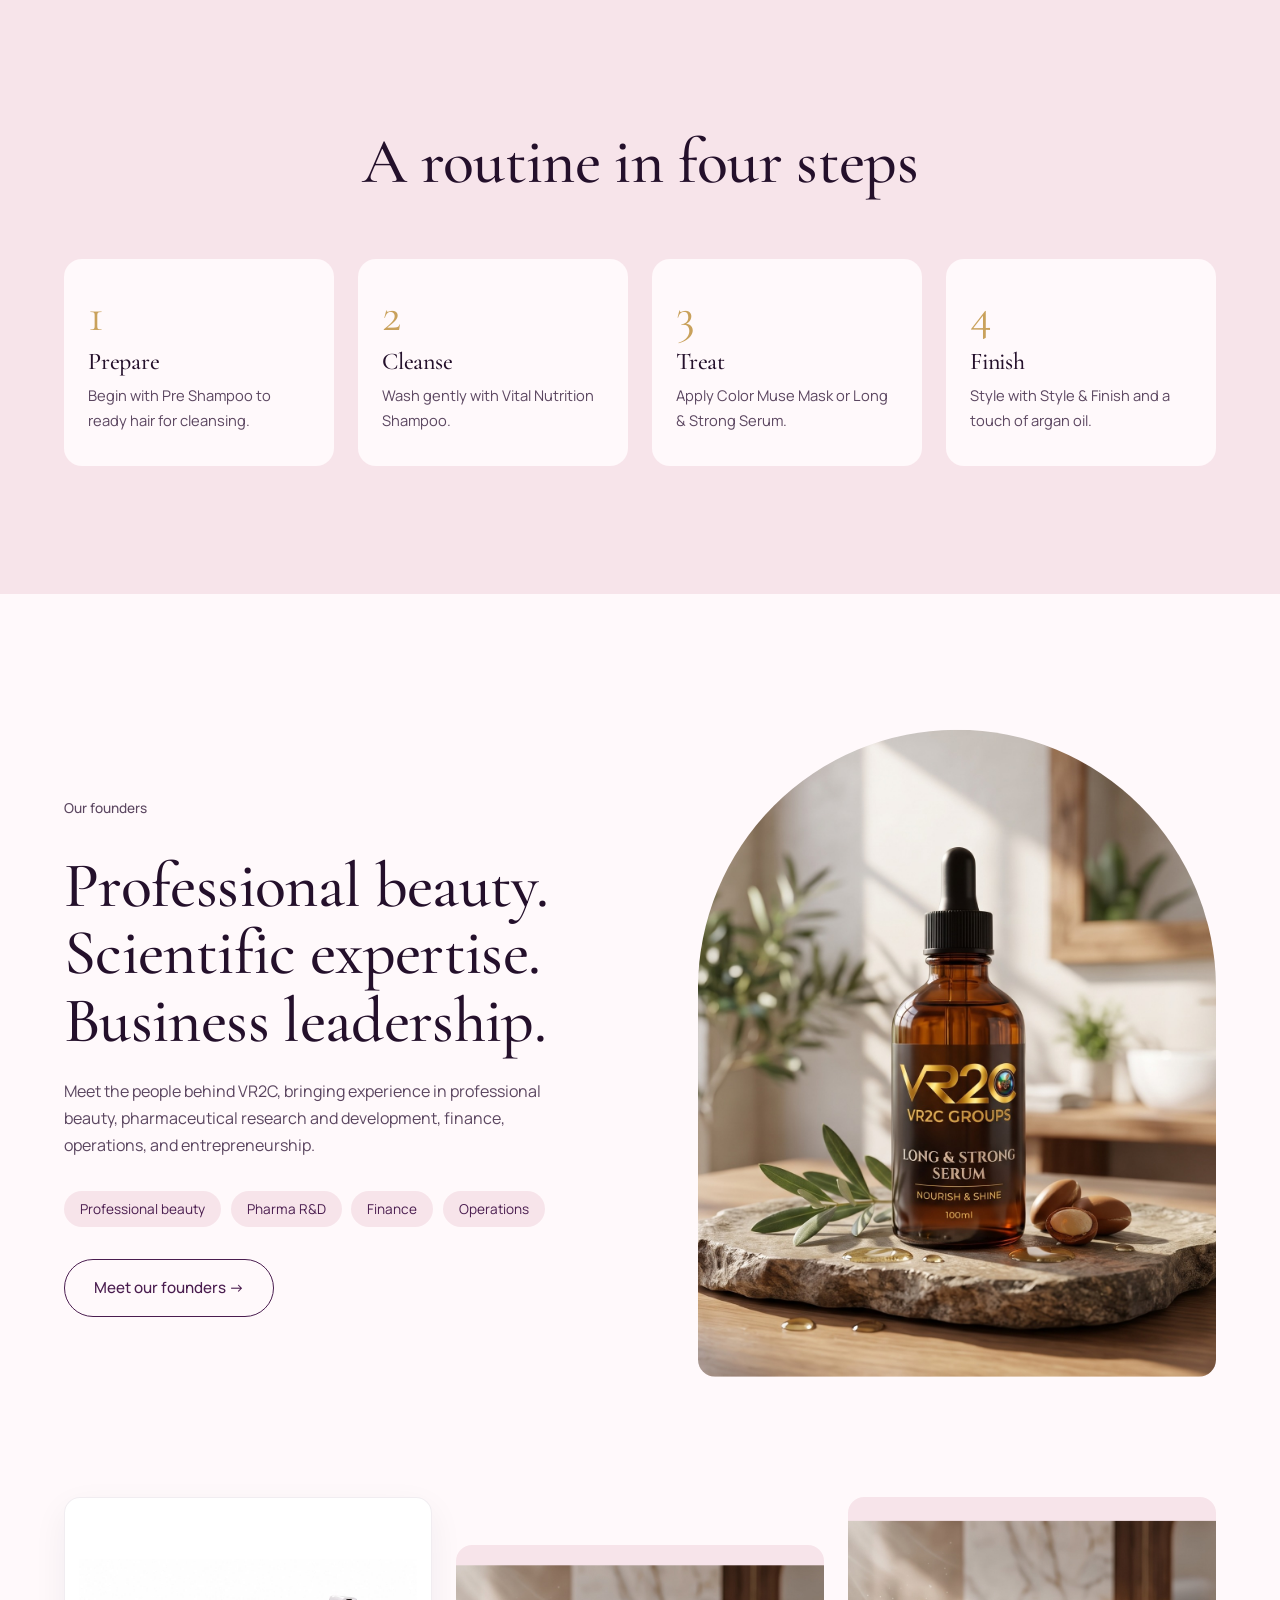
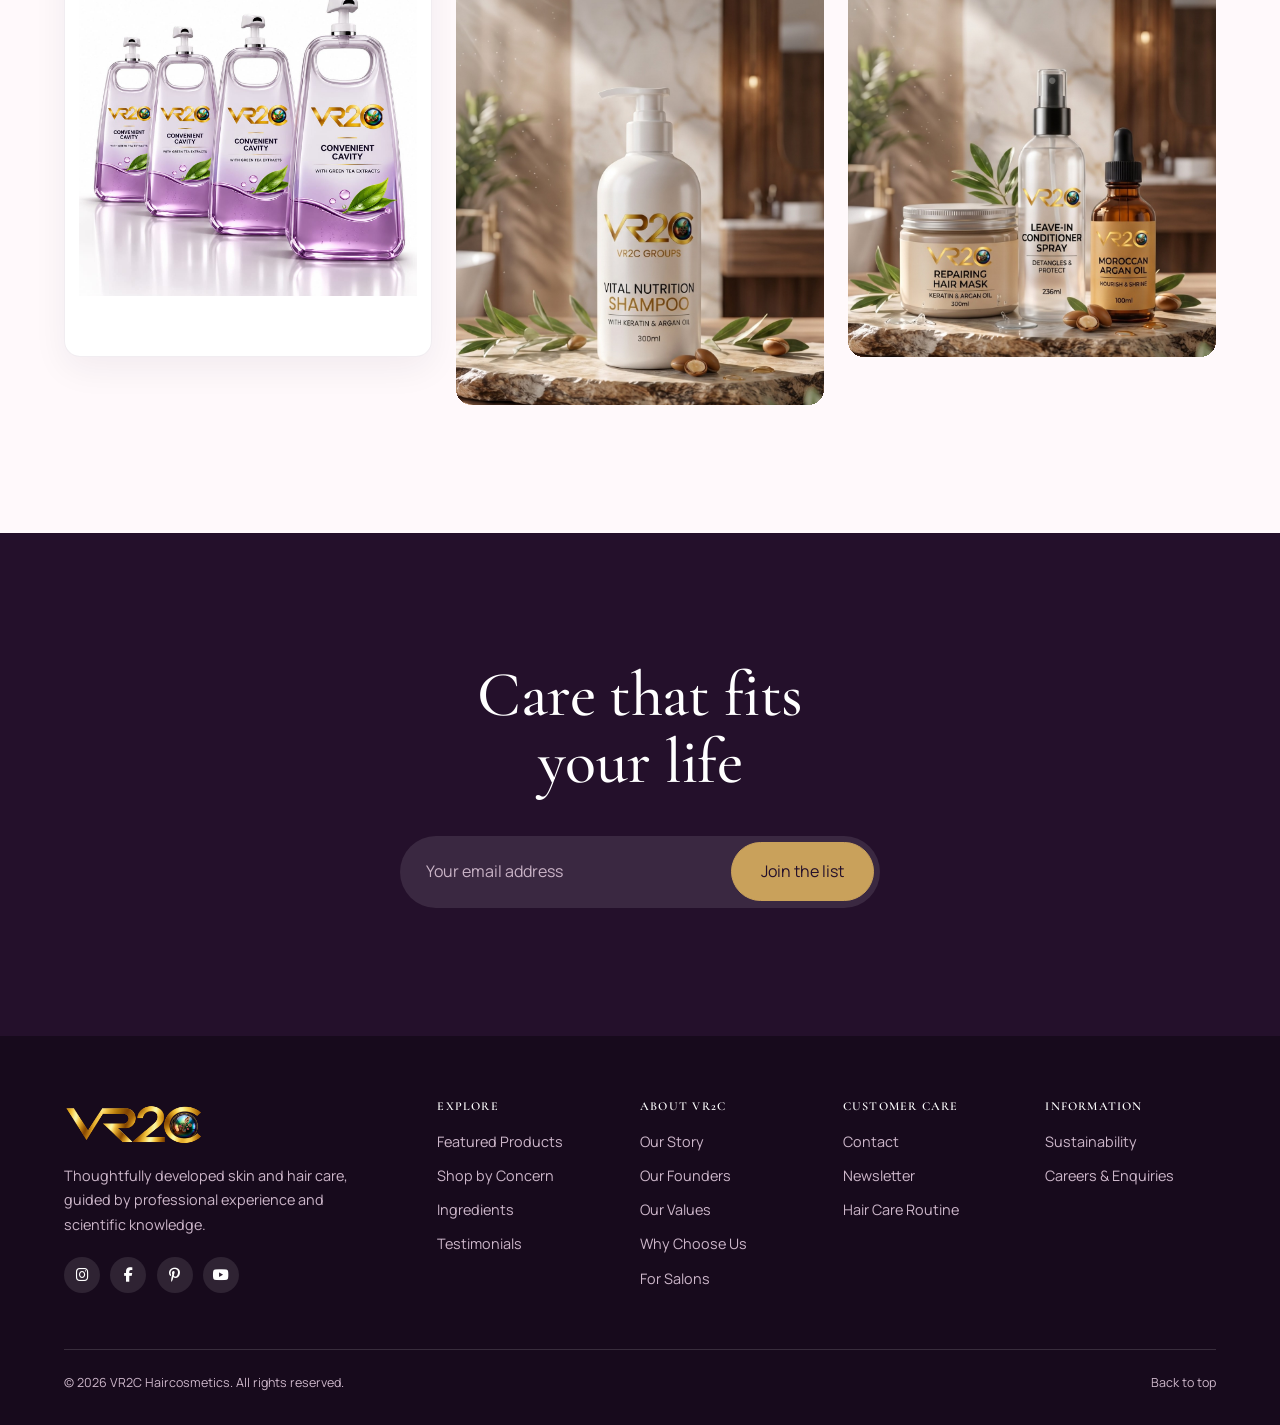
==== commit b1781497: "Fix frame framing for Luxury VR20 banner and bodyimage(6) gallery image" ====
--- a/index.html
+++ b/index.html
@@ -243,10 +243,12 @@
 .fimg{position:relative}
 .fimg img{border-radius:300px 300px 20px 20px;aspect-ratio:4/5;object-fit:cover;width:100%}
 .gallery{padding-top:0}
-.gal{display:grid;grid-template-columns:repeat(3,1fr);gap:1rem}
-.gal div{overflow:hidden;border-radius:16px;aspect-ratio:4/5;background:var(--blush)}
+.gal{display:grid;grid-template-columns:repeat(3,1fr);gap:1.5rem}
+.gal div{overflow:hidden;border-radius:16px;aspect-ratio:4/5;background:var(--blush);display:flex;align-items:center;justify-content:center}
 .gal div:nth-child(2){margin-top:3rem}
 .gal img{width:100%;height:118%;object-fit:cover}
+.gal div.gal-contain{background:#ffffff;border:1px solid rgba(74,29,79,0.08);box-shadow:0 12px 35px rgba(36,16,43,0.06);padding:1.4rem 0.9rem}
+.gal div.gal-contain img{width:100%;height:100%;object-fit:contain;transform:none !important}
 @media(max-width:900px){.founders .fgrid{grid-template-columns:1fr}}
 
 /* cta + footer */
@@ -537,7 +539,7 @@
 
 <section class="gallery">
   <div class="wrap gal">
-    <div class="rv"><img src="assets/bodyimage(6).jpeg" alt="" data-parallax="-0.08" loading="lazy"></div>
+    <div class="rv gal-contain"><img src="assets/bodyimage(6).jpeg" alt="VR2C Collection" loading="lazy"></div>
     <div class="rv"><img src="assets/bodyimage(1).jpeg" alt="" data-parallax="-0.08" loading="lazy"></div>
     <div class="rv"><img src="assets/bodyimage(3).jpeg" alt="" data-parallax="-0.08" loading="lazy"></div>
   </div>
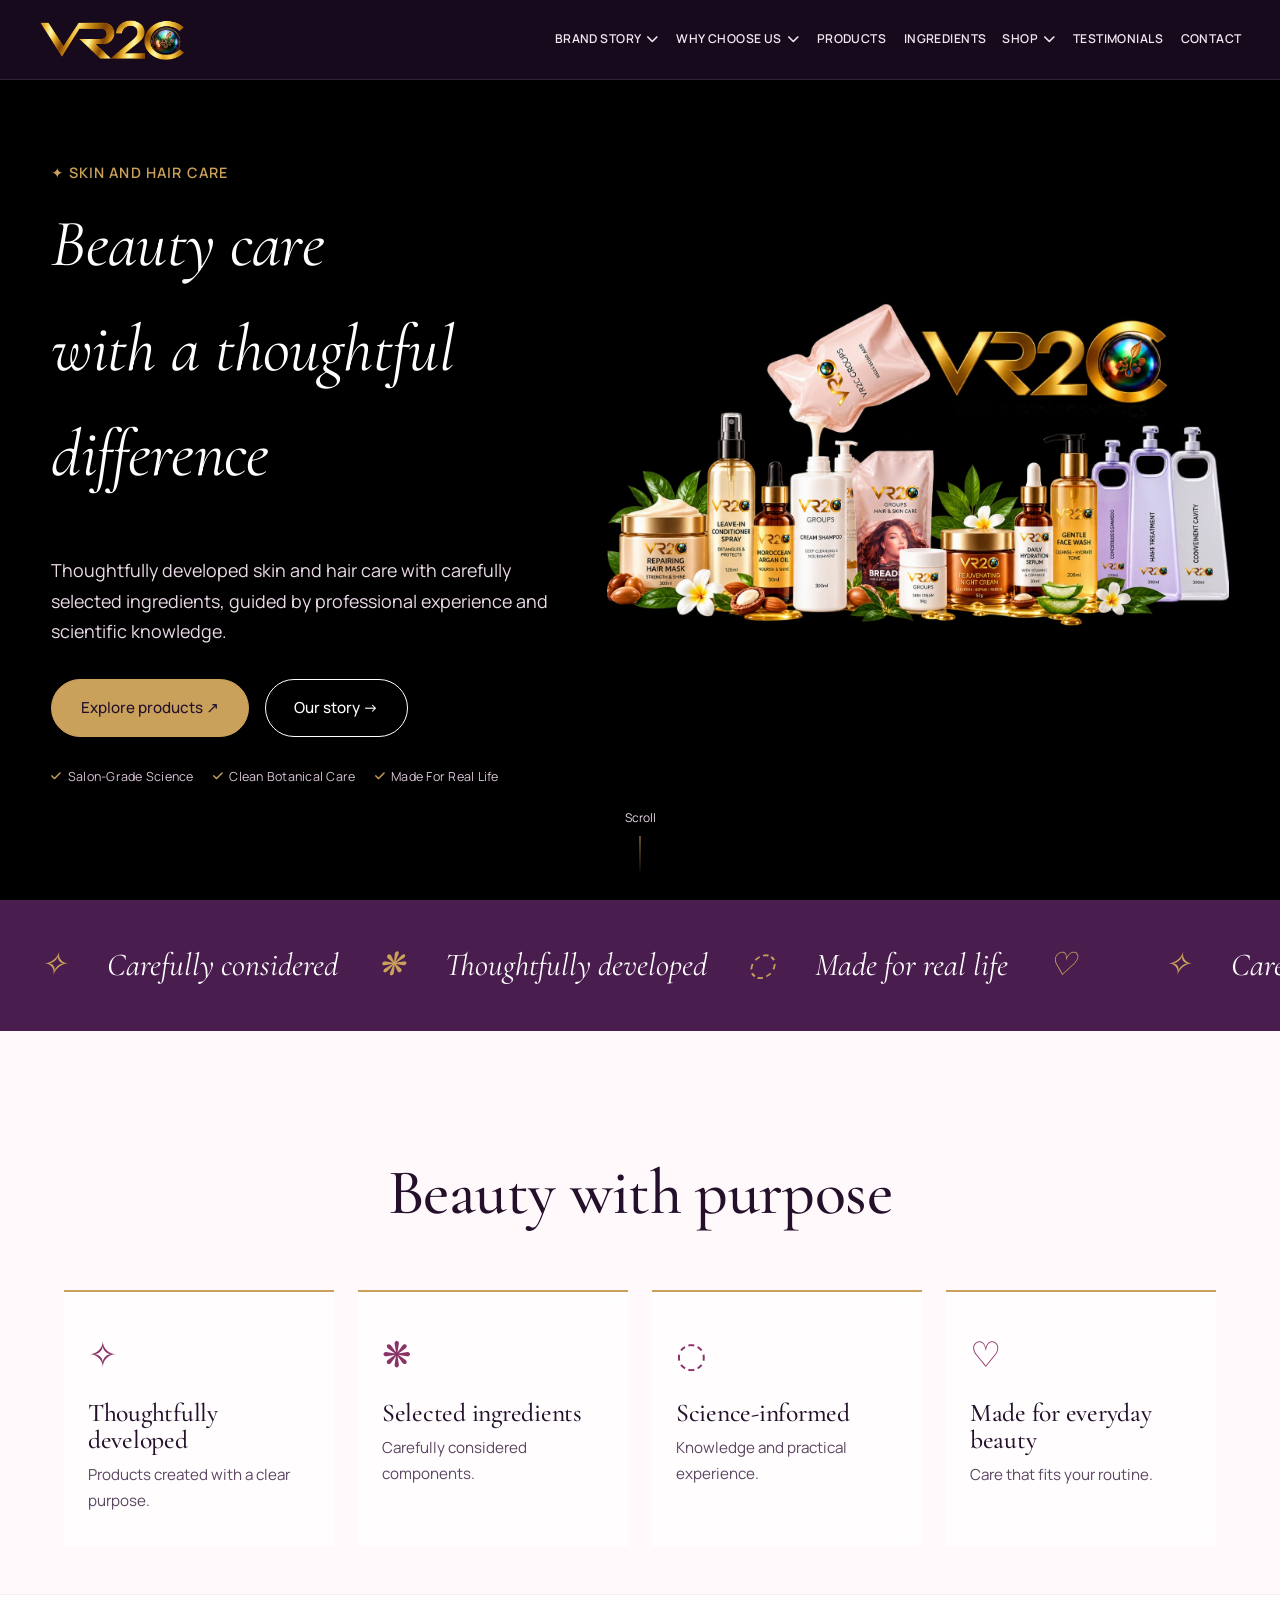
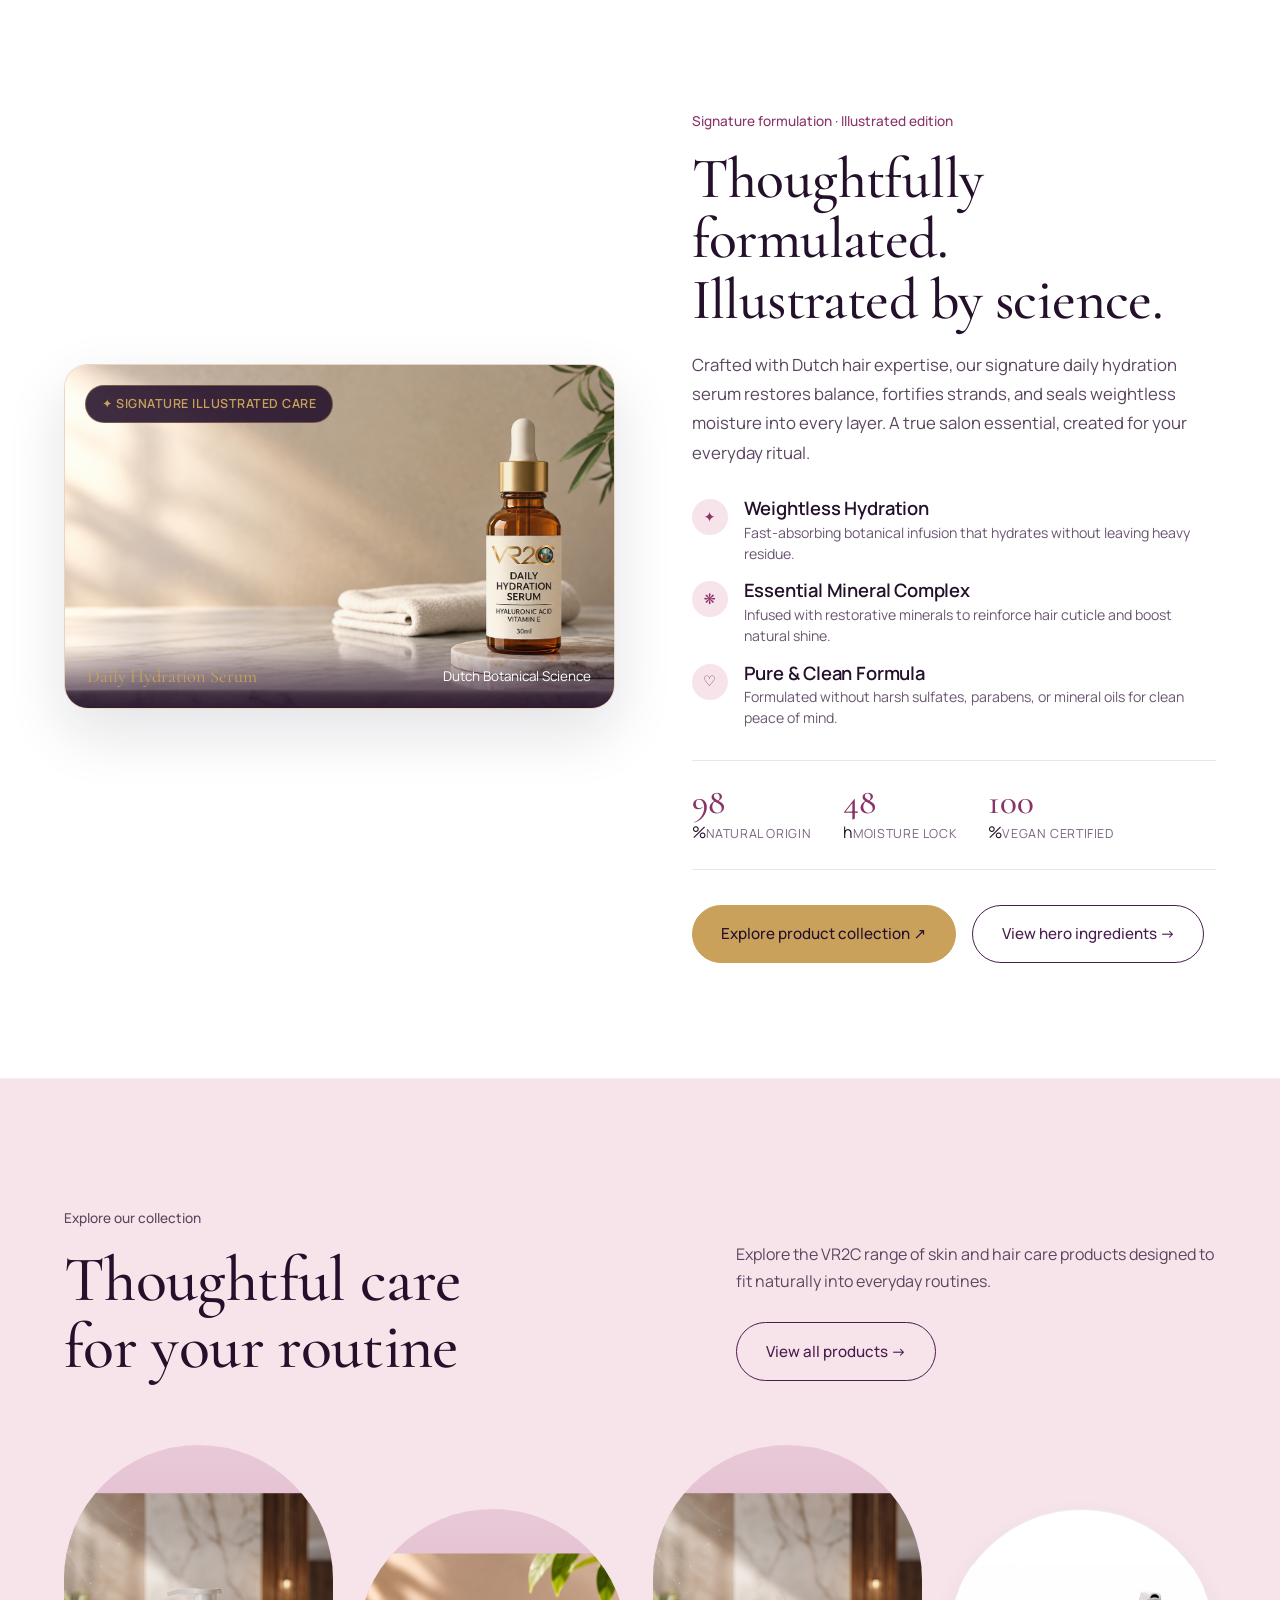
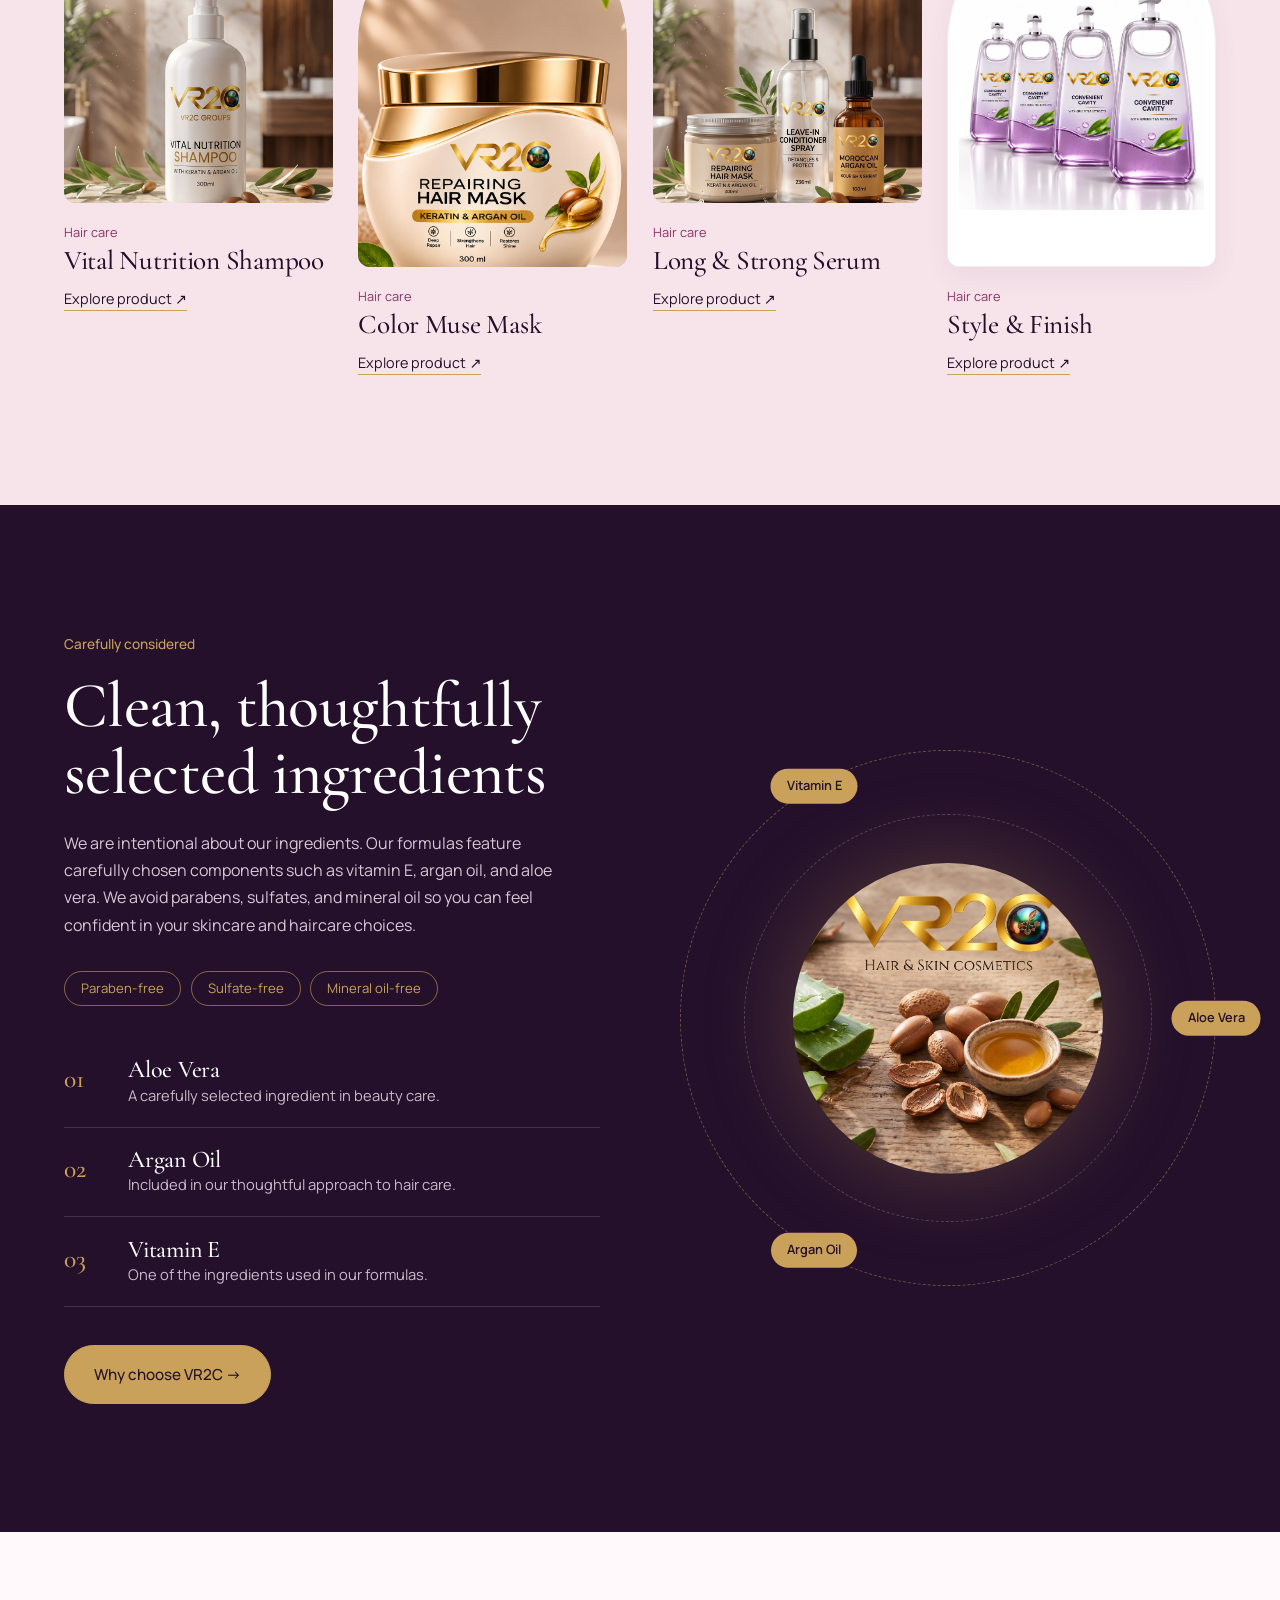
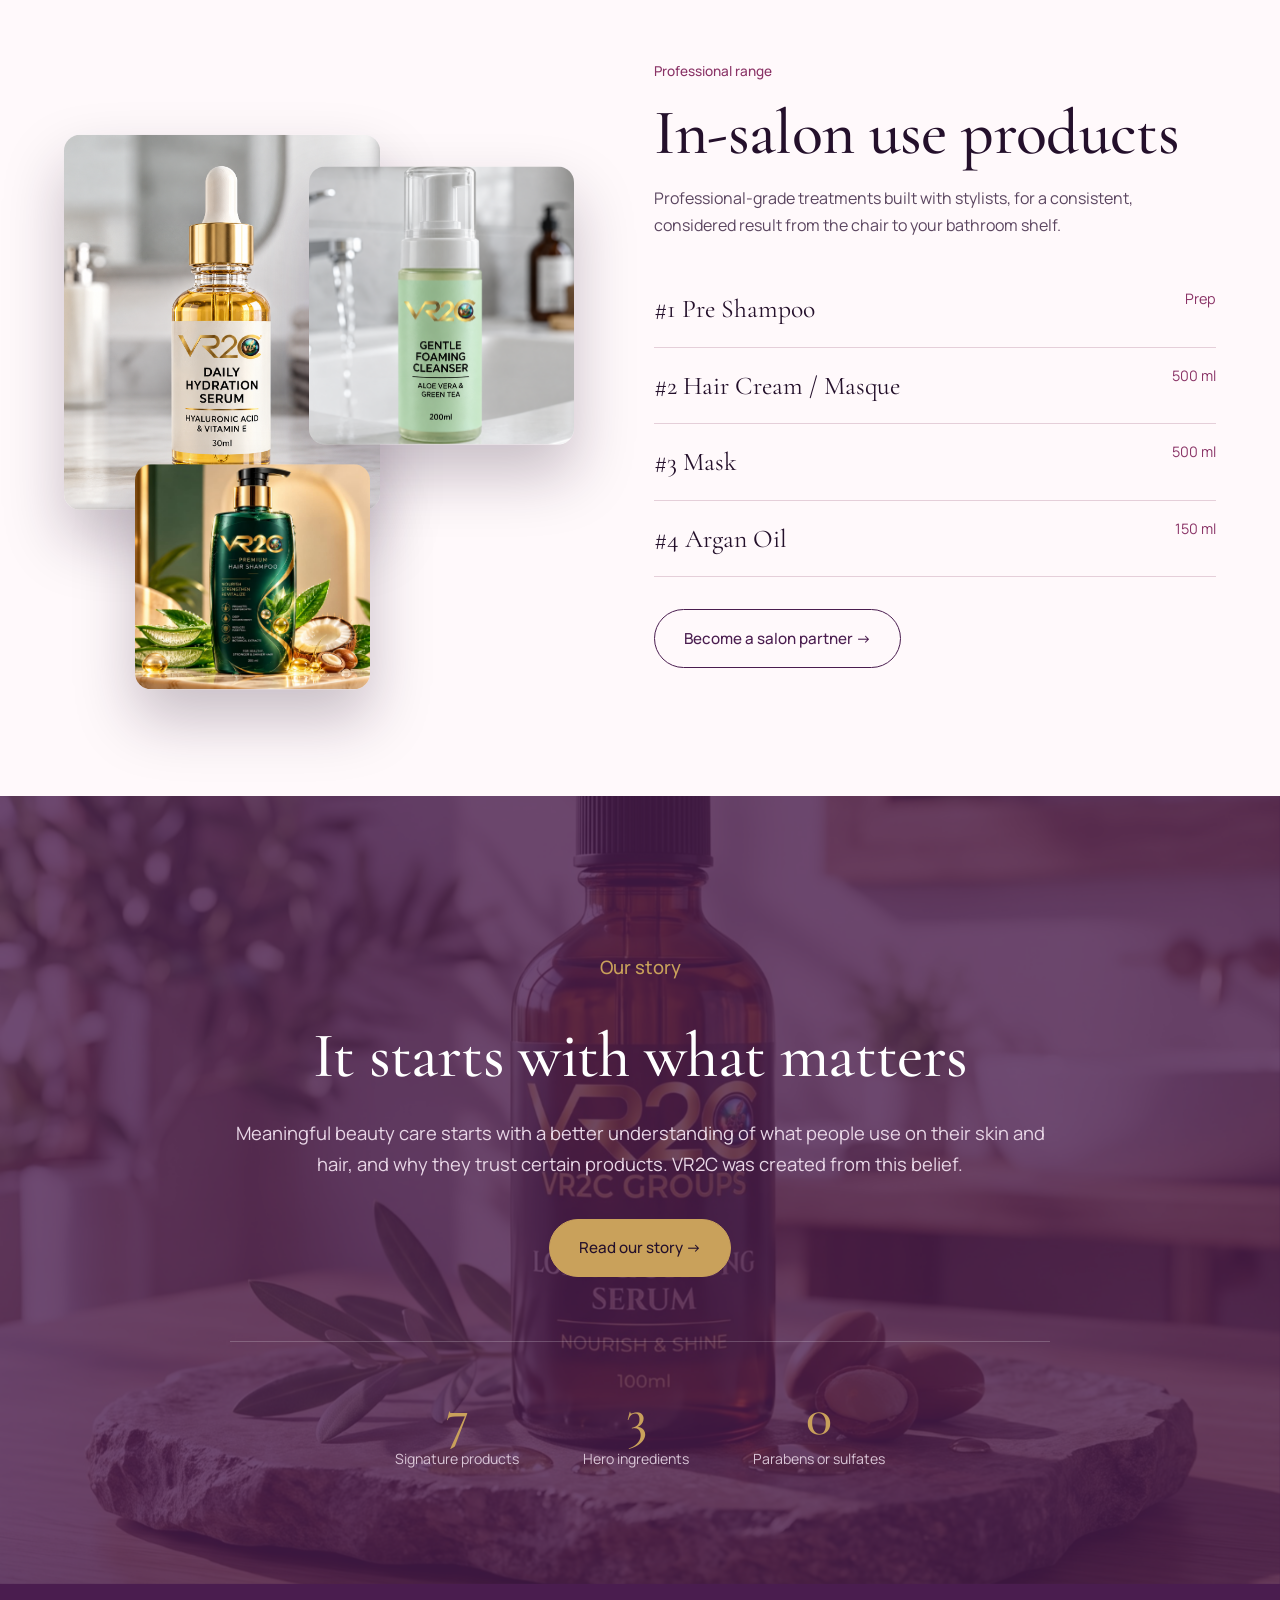
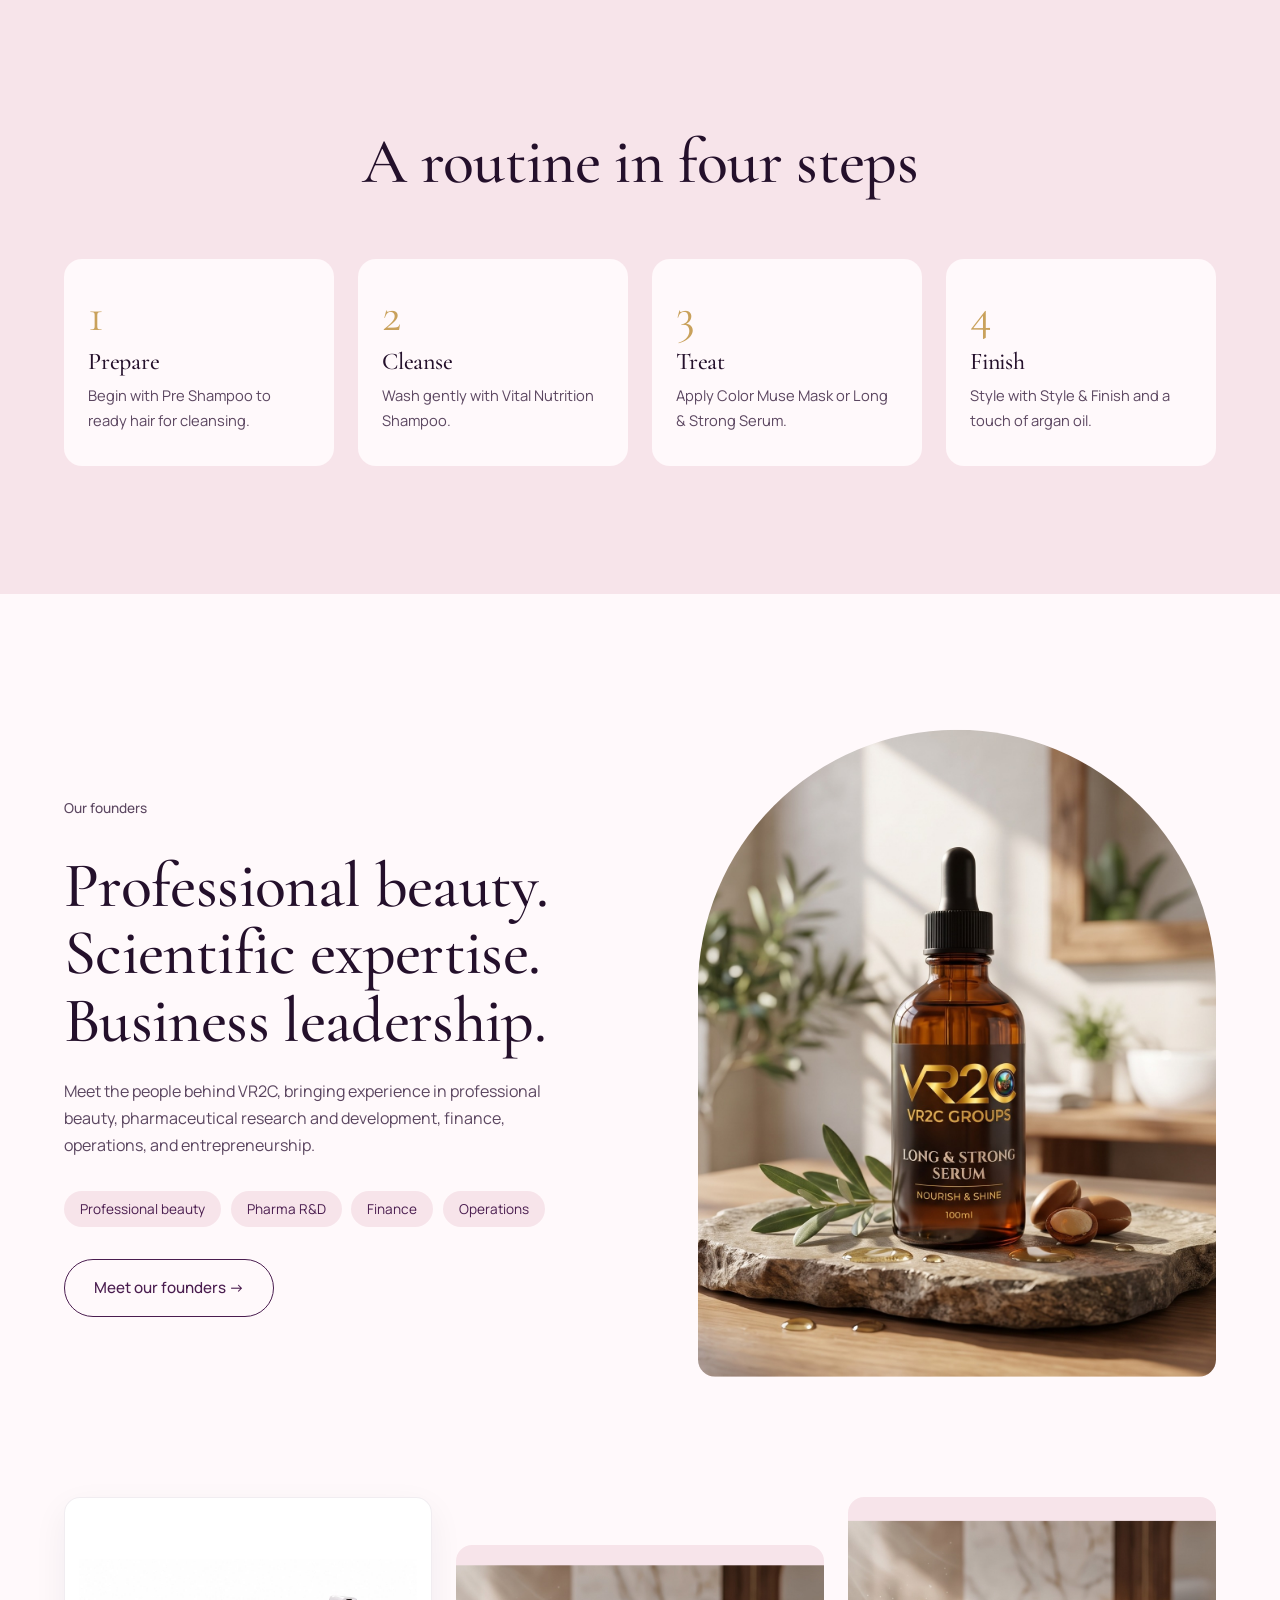
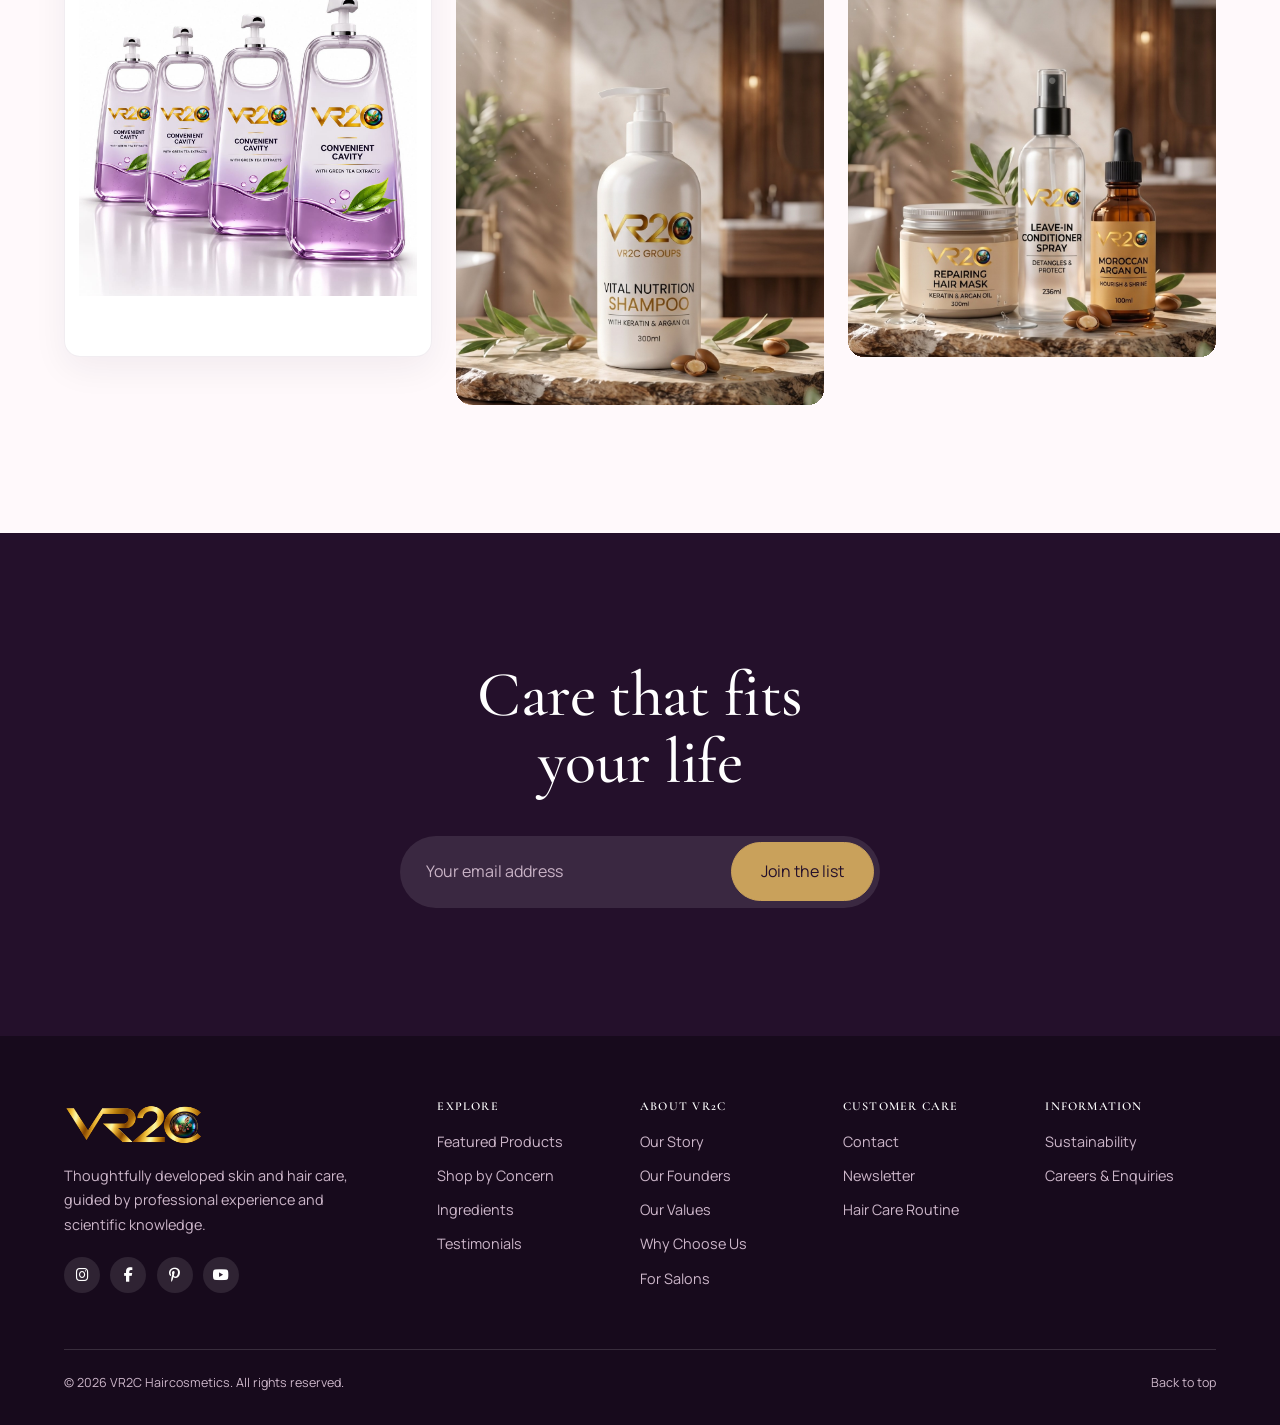
==== commit a3774cdc: "Replace bodyimage(2).jpeg and 1000134047.png with Luxury Keratin Argan Hair Mask Shot.png" ====
--- a/index.html
+++ b/index.html
@@ -439,7 +439,7 @@
     </div>
     <div class="pgrid">
       <article class="card rv"><div class="pic"><img src="assets/bodyimage(1).jpeg" alt="Vital Nutrition Shampoo" data-parallax="-0.06" loading="lazy"></div><small>Hair care</small><h3>Vital Nutrition Shampoo</h3><a href="featured-products.html">Explore product ↗</a></article>
-      <article class="card rv"><div class="pic"><img src="assets/bodyimage(2).jpeg" alt="Color Muse Mask" data-parallax="-0.06" loading="lazy"></div><small>Hair care</small><h3>Color Muse Mask</h3><a href="featured-products.html">Explore product ↗</a></article>
+      <article class="card rv"><div class="pic"><img src="assets/Luxury Keratin Argan Hair Mask Shot.png" alt="Color Muse Mask" data-parallax="-0.06" loading="lazy"></div><small>Hair care</small><h3>Color Muse Mask</h3><a href="featured-products.html">Explore product ↗</a></article>
       <article class="card rv"><div class="pic"><img src="assets/bodyimage(3).jpeg" alt="Long and Strong Serum" data-parallax="-0.06" loading="lazy"></div><small>Hair care</small><h3>Long &amp; Strong Serum</h3><a href="featured-products.html">Explore product ↗</a></article>
       <article class="card rv card-full-img"><div class="pic pic-contain"><img src="assets/bodyimage(6).jpeg" alt="Style &amp; Finish" class="img-contain" loading="lazy"></div><small>Hair care</small><h3>Style &amp; Finish</h3><a href="featured-products.html">Explore product ↗</a></article>
     </div>
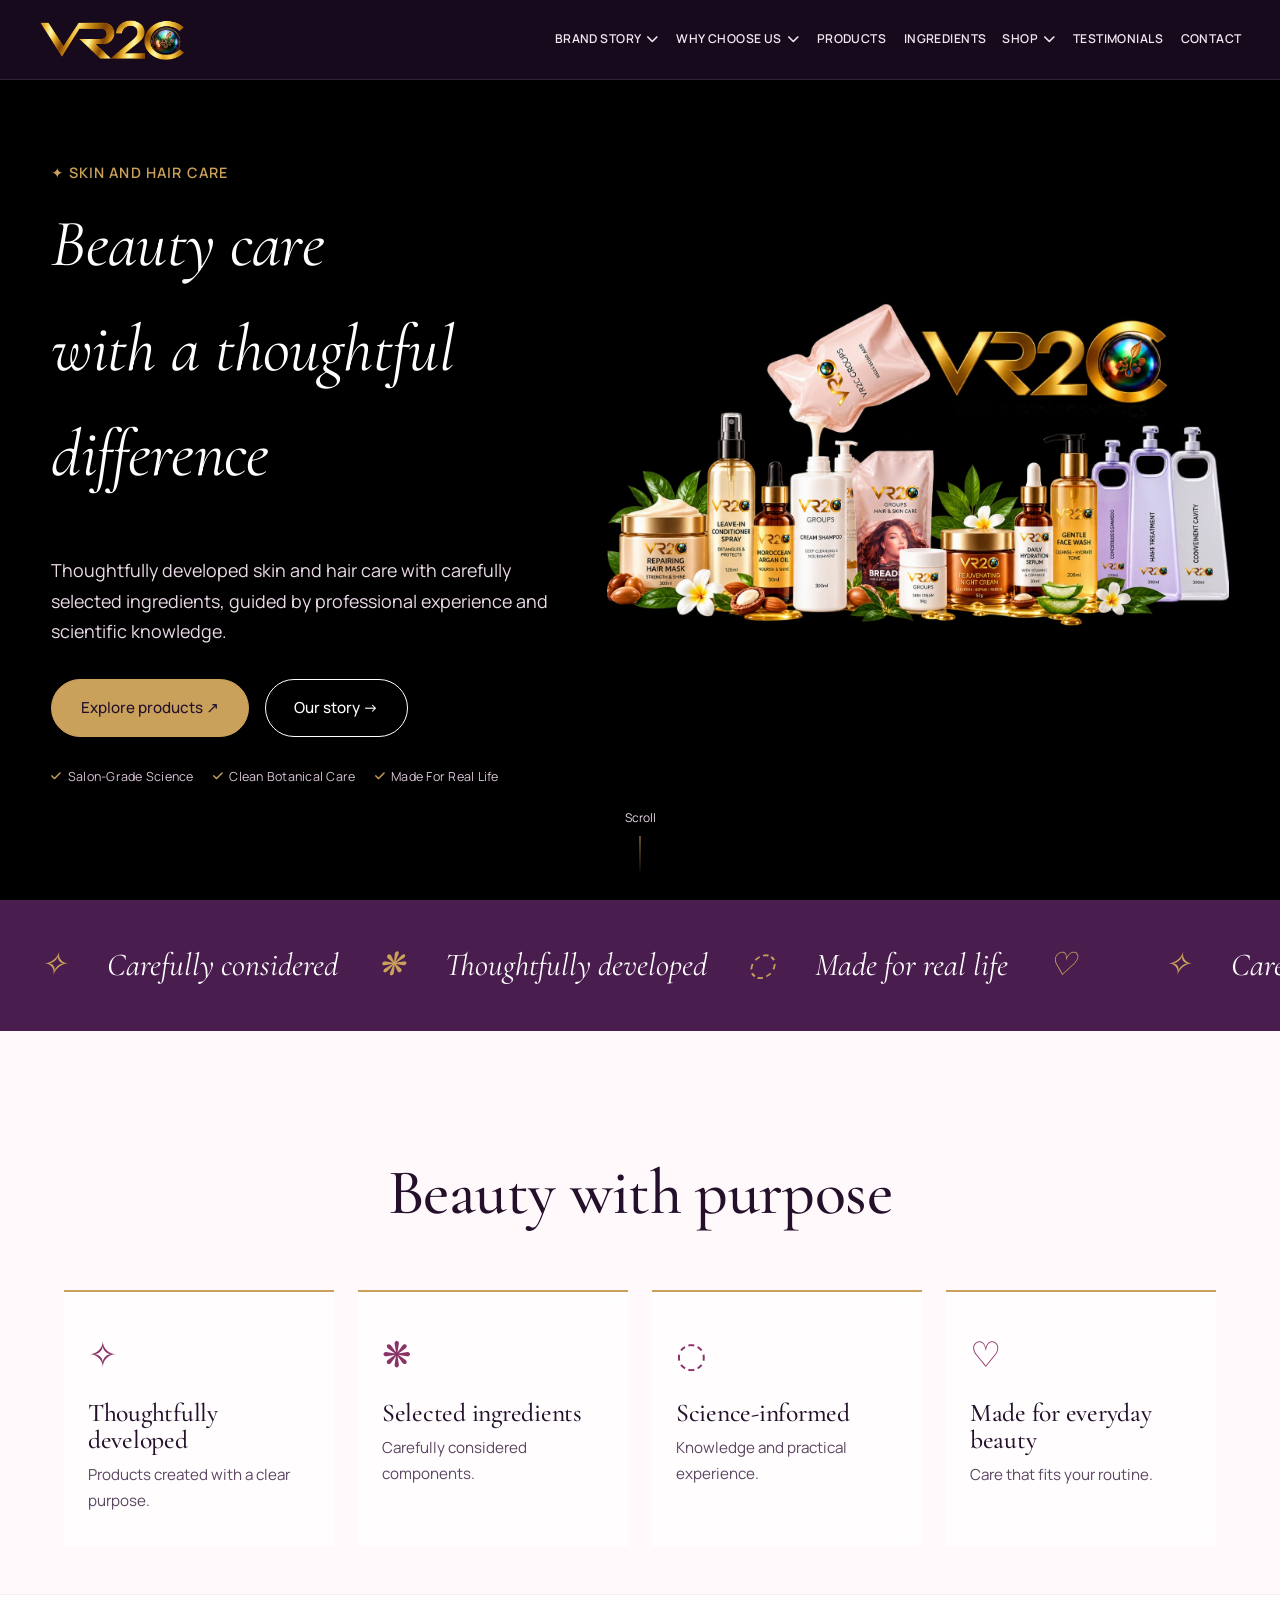
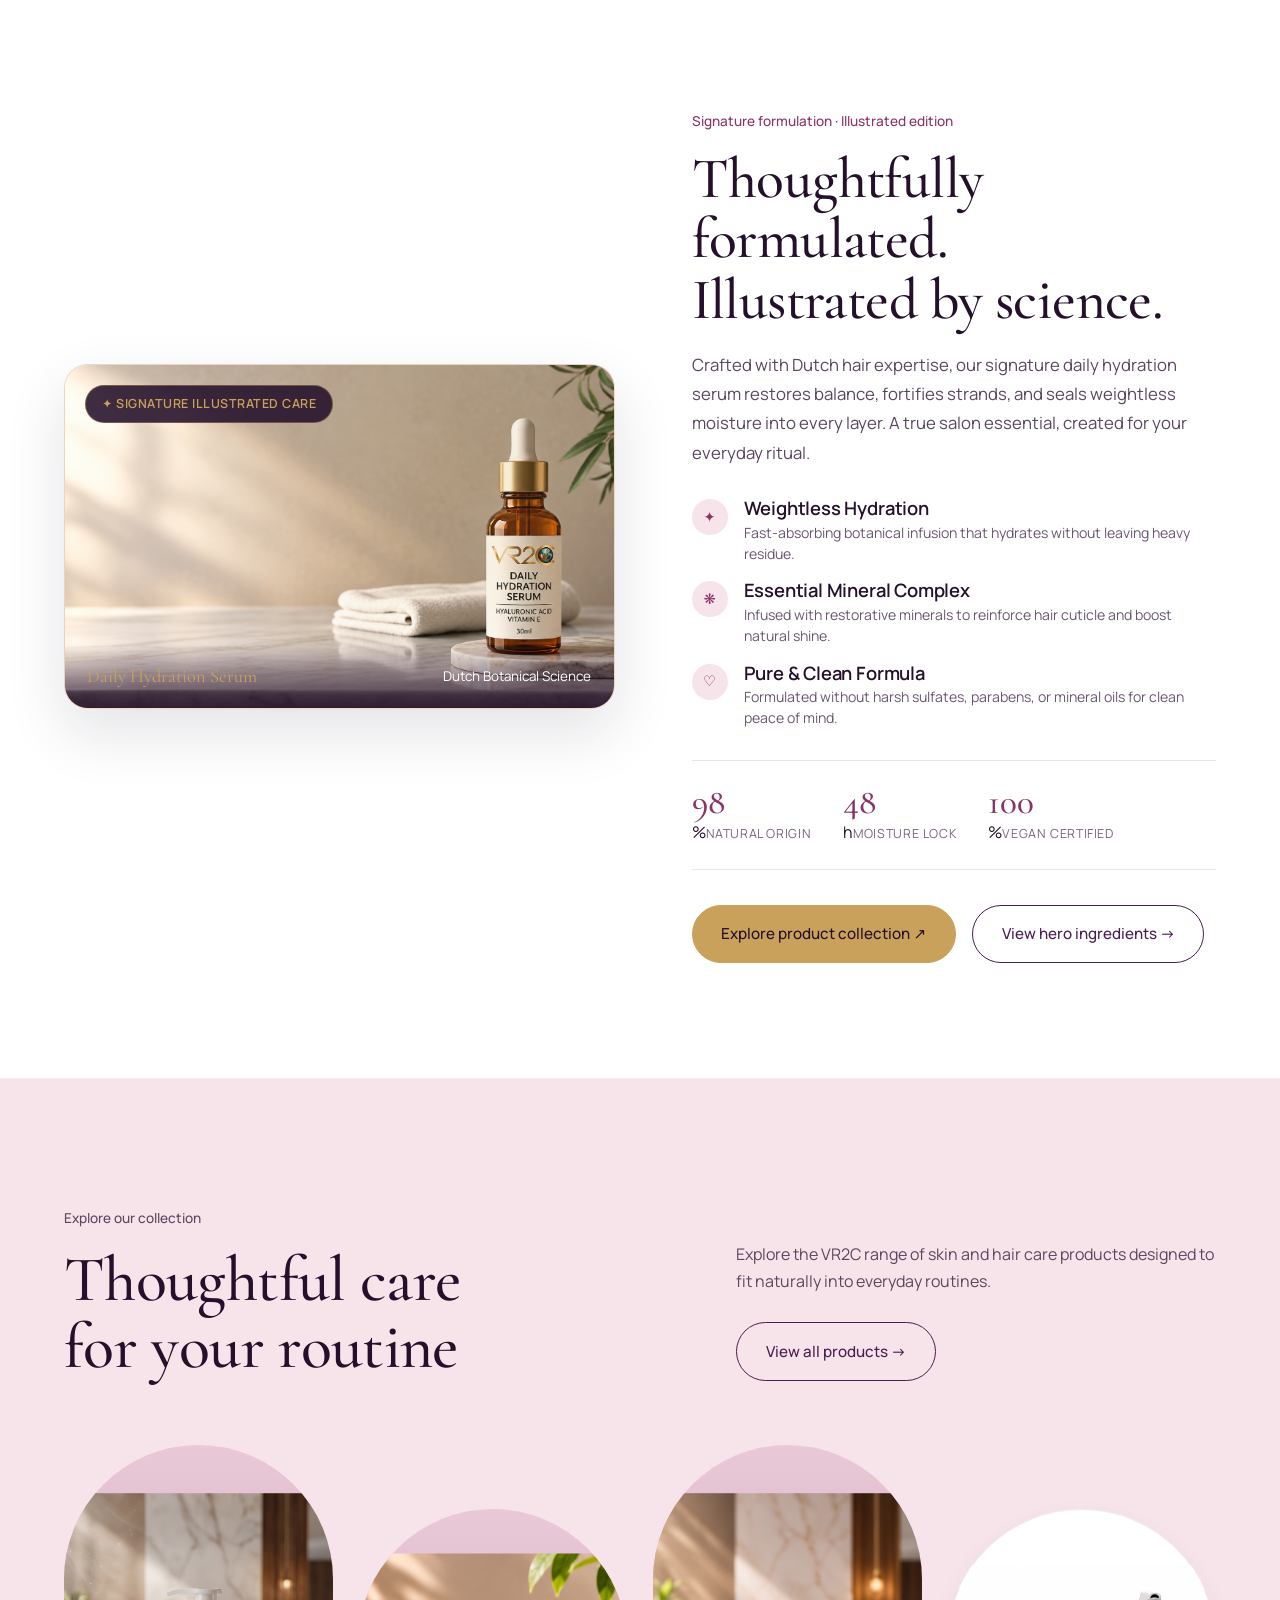
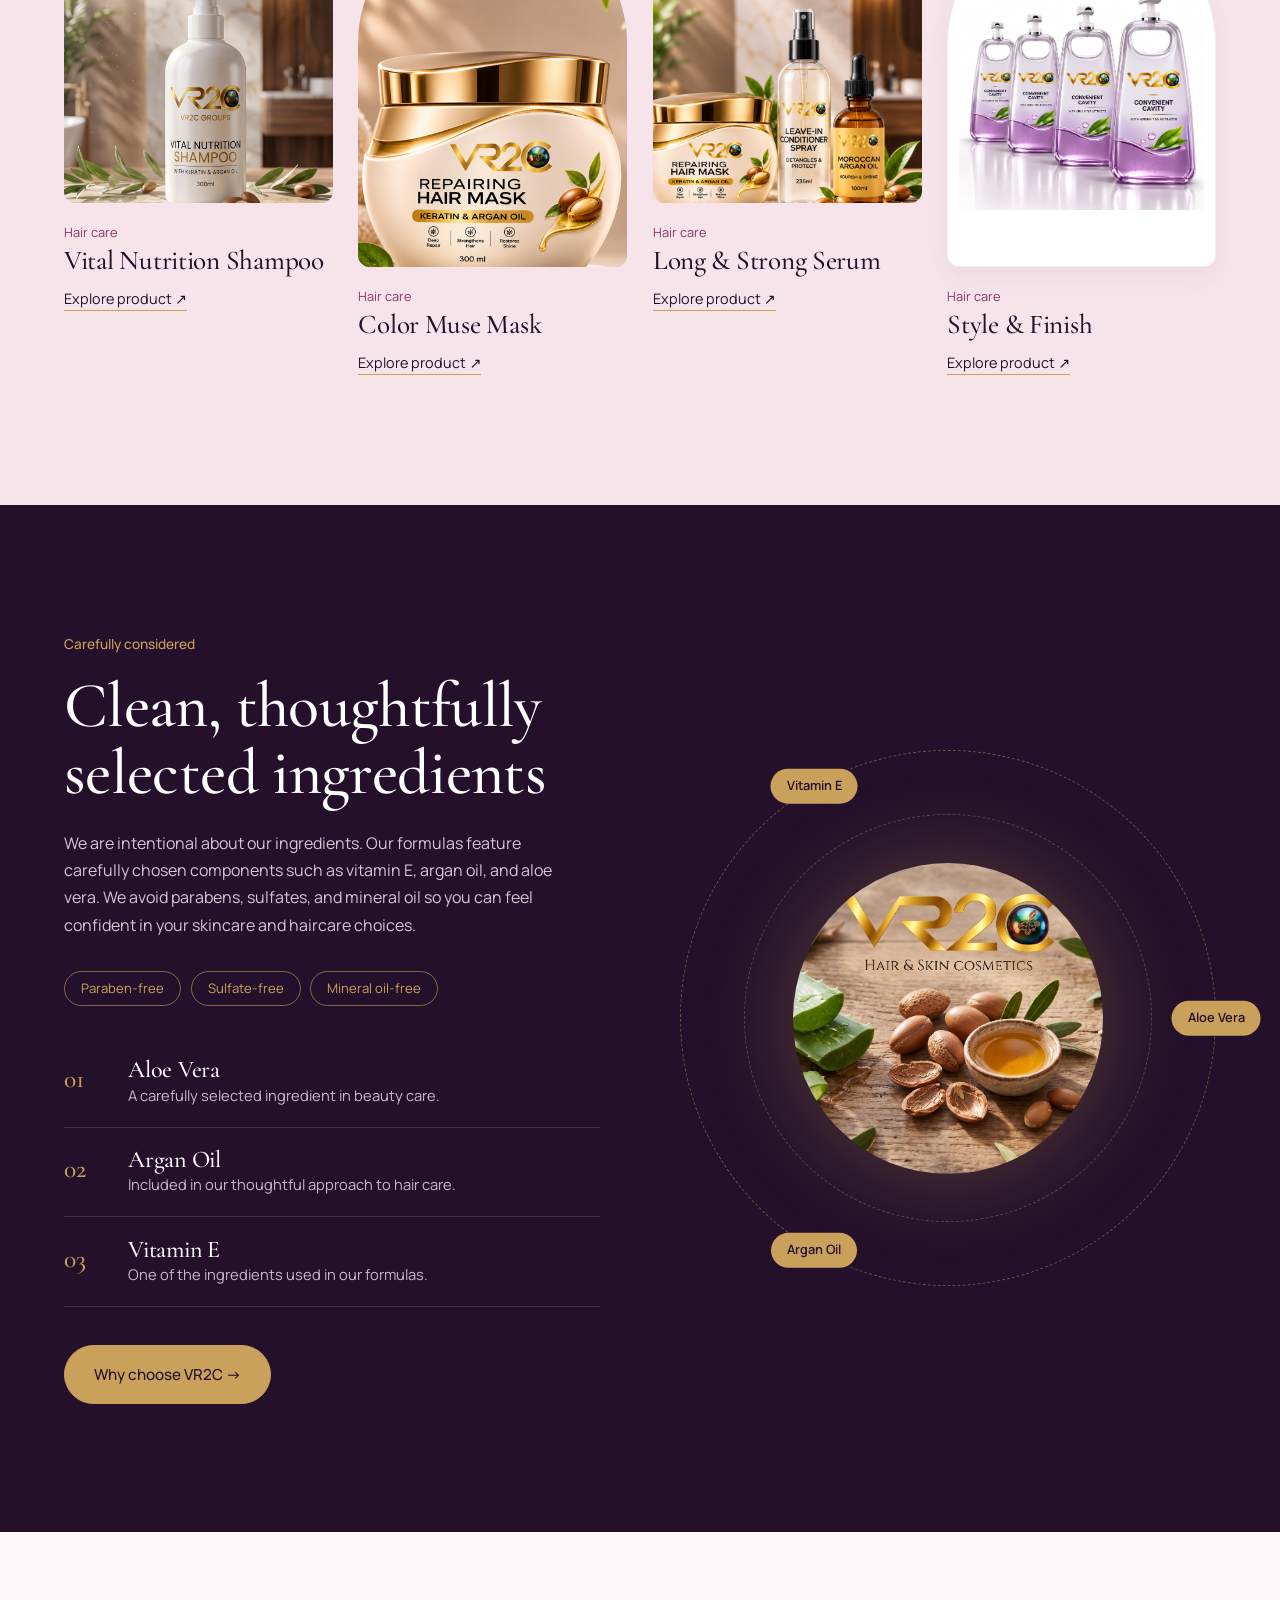
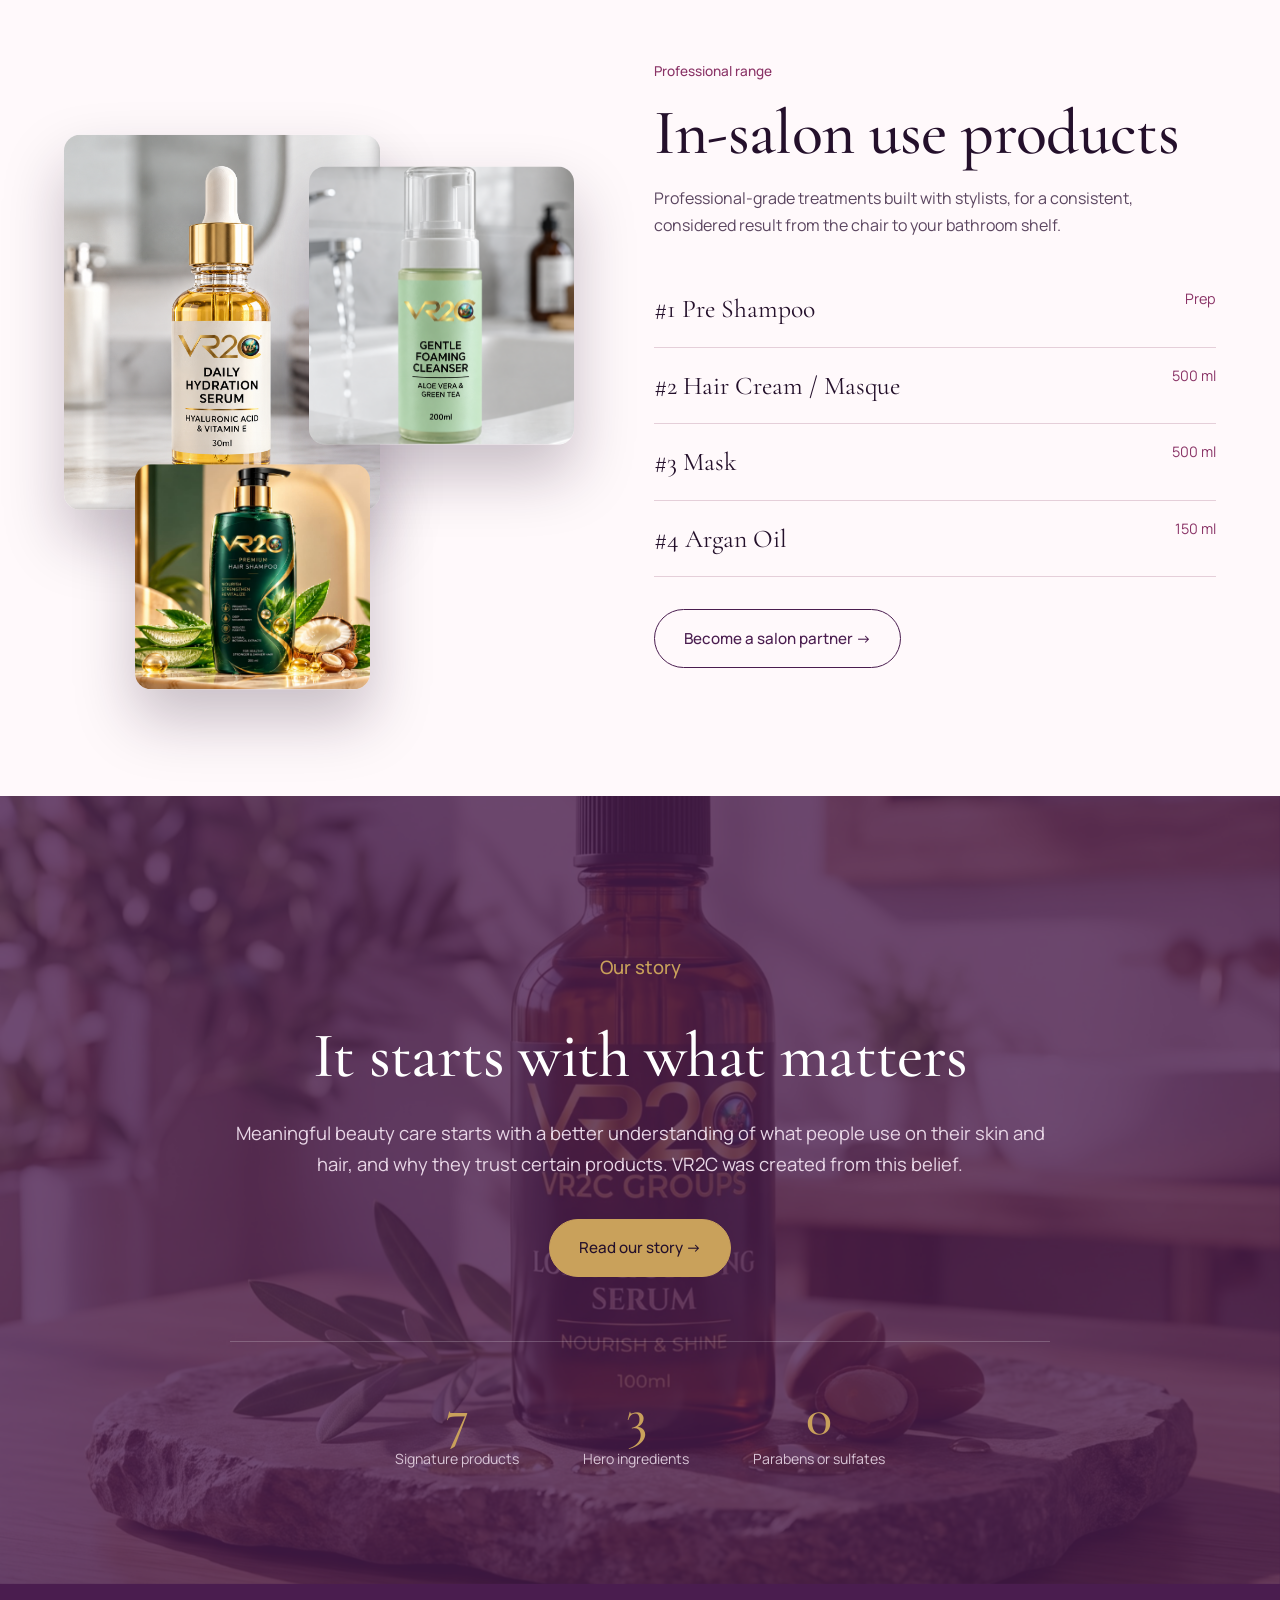
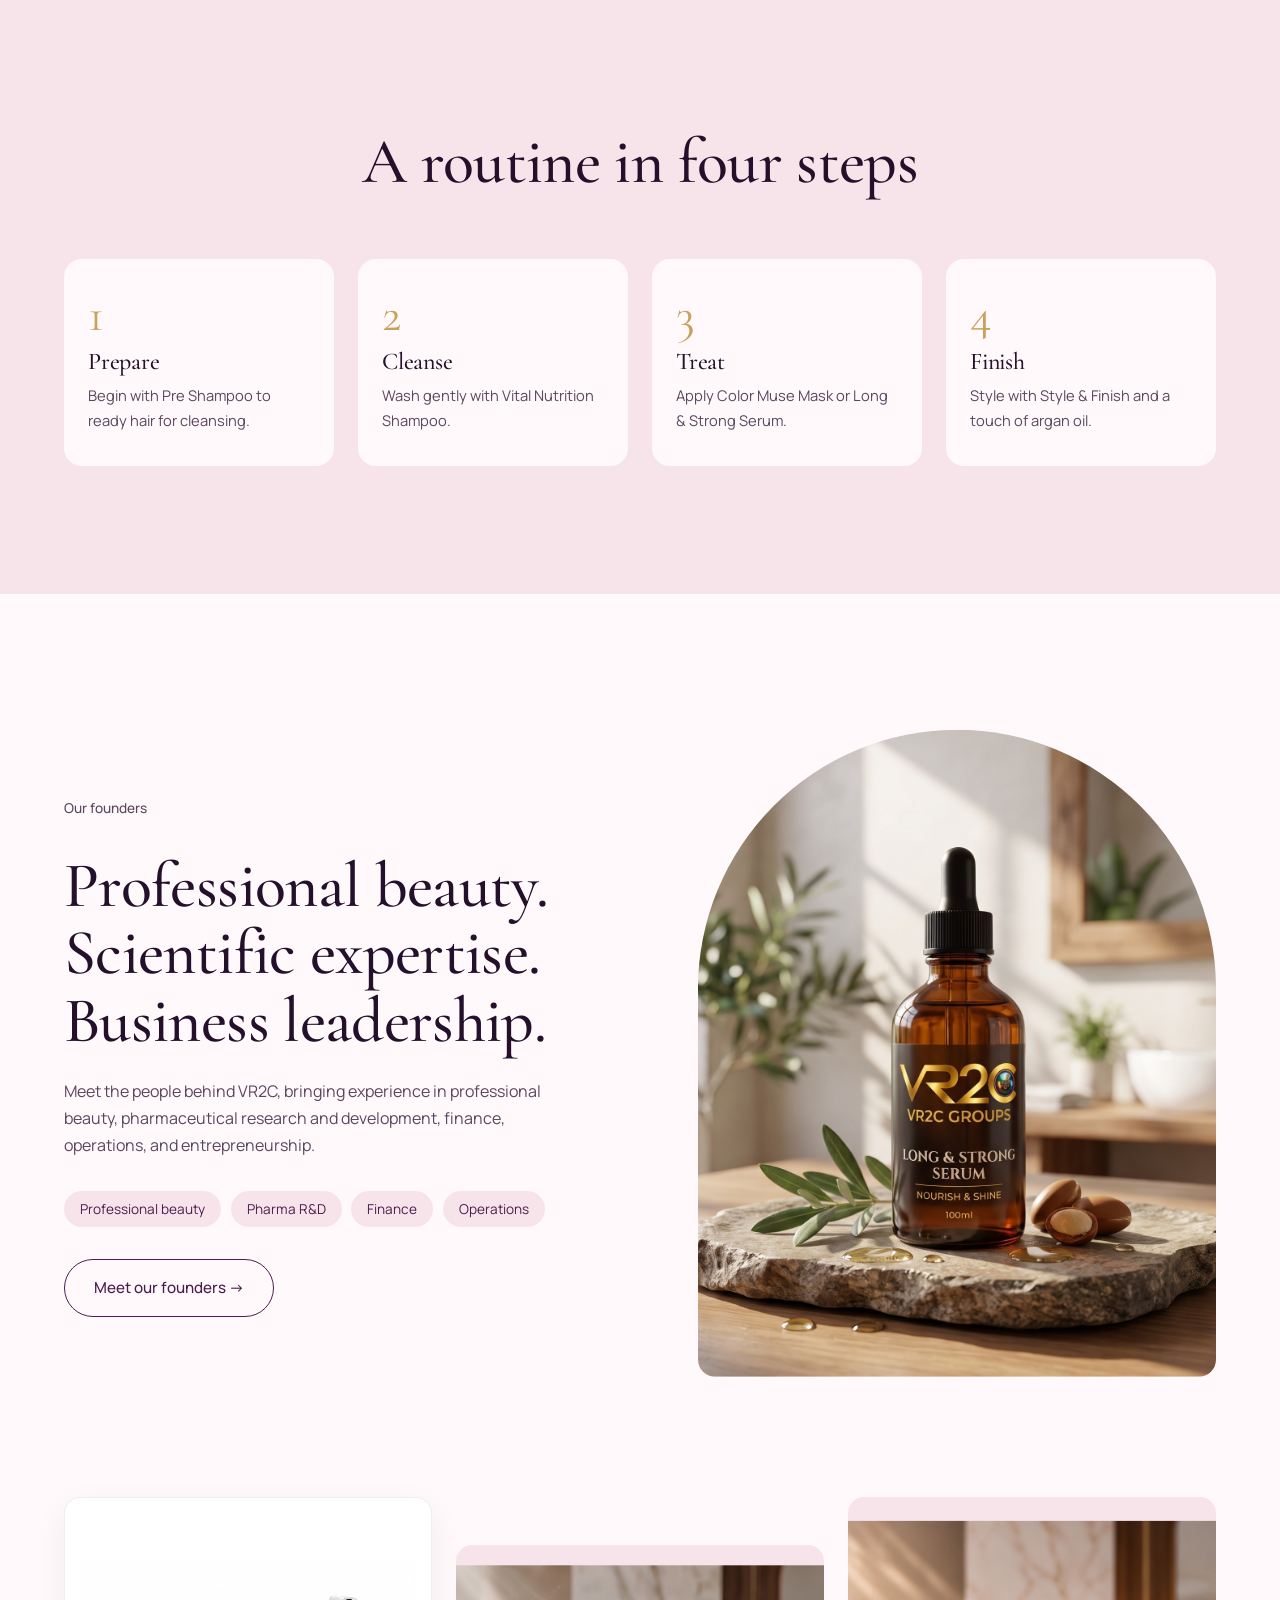
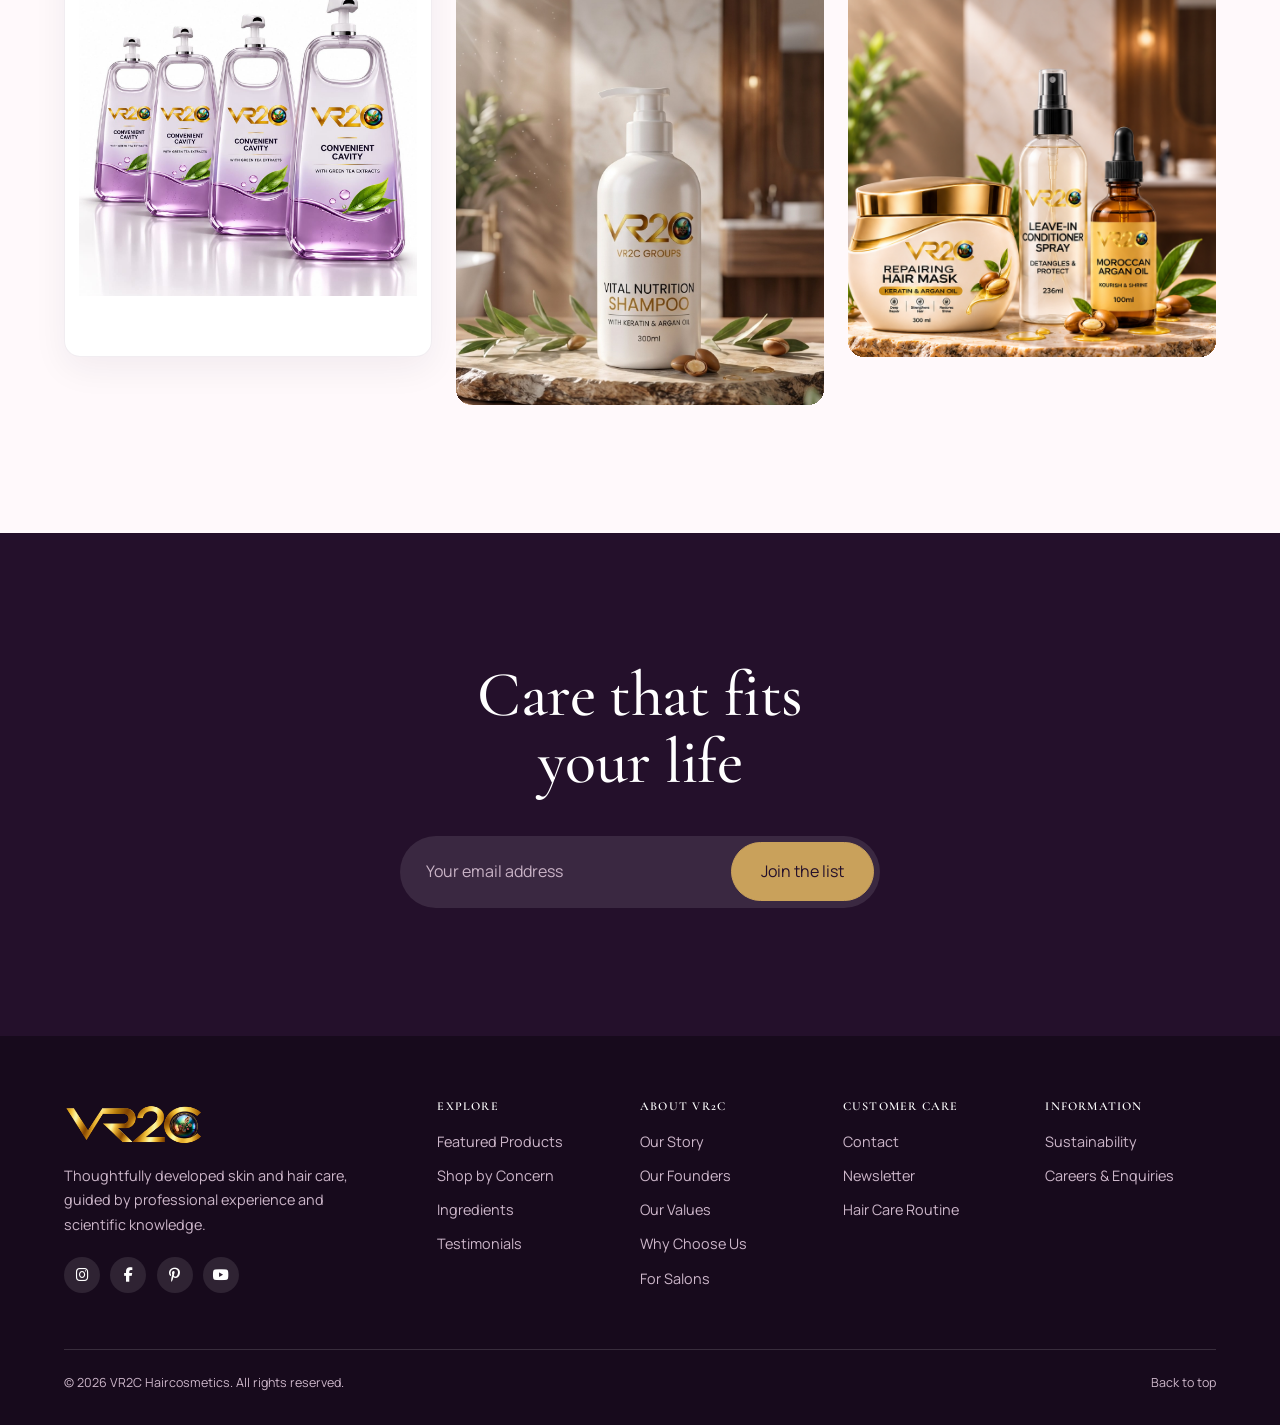
==== commit 8554a8d1: "Fix bodyimage(3) path to .png and create .jpeg fallback copy" ====
--- a/index.html
+++ b/index.html
@@ -440,7 +440,7 @@
     <div class="pgrid">
       <article class="card rv"><div class="pic"><img src="assets/bodyimage(1).jpeg" alt="Vital Nutrition Shampoo" data-parallax="-0.06" loading="lazy"></div><small>Hair care</small><h3>Vital Nutrition Shampoo</h3><a href="featured-products.html">Explore product ↗</a></article>
       <article class="card rv"><div class="pic"><img src="assets/Luxury Keratin Argan Hair Mask Shot.png" alt="Color Muse Mask" data-parallax="-0.06" loading="lazy"></div><small>Hair care</small><h3>Color Muse Mask</h3><a href="featured-products.html">Explore product ↗</a></article>
-      <article class="card rv"><div class="pic"><img src="assets/bodyimage(3).jpeg" alt="Long and Strong Serum" data-parallax="-0.06" loading="lazy"></div><small>Hair care</small><h3>Long &amp; Strong Serum</h3><a href="featured-products.html">Explore product ↗</a></article>
+      <article class="card rv"><div class="pic"><img src="assets/bodyimage(3).png" alt="Long and Strong Serum" data-parallax="-0.06" loading="lazy"></div><small>Hair care</small><h3>Long &amp; Strong Serum</h3><a href="featured-products.html">Explore product ↗</a></article>
       <article class="card rv card-full-img"><div class="pic pic-contain"><img src="assets/bodyimage(6).jpeg" alt="Style &amp; Finish" class="img-contain" loading="lazy"></div><small>Hair care</small><h3>Style &amp; Finish</h3><a href="featured-products.html">Explore product ↗</a></article>
     </div>
   </div>
@@ -541,7 +541,7 @@
   <div class="wrap gal">
     <div class="rv gal-contain"><img src="assets/bodyimage(6).jpeg" alt="VR2C Collection" loading="lazy"></div>
     <div class="rv"><img src="assets/bodyimage(1).jpeg" alt="" data-parallax="-0.08" loading="lazy"></div>
-    <div class="rv"><img src="assets/bodyimage(3).jpeg" alt="" data-parallax="-0.08" loading="lazy"></div>
+    <div class="rv"><img src="assets/bodyimage(3).png" alt="" data-parallax="-0.08" loading="lazy"></div>
   </div>
 </section>
 
